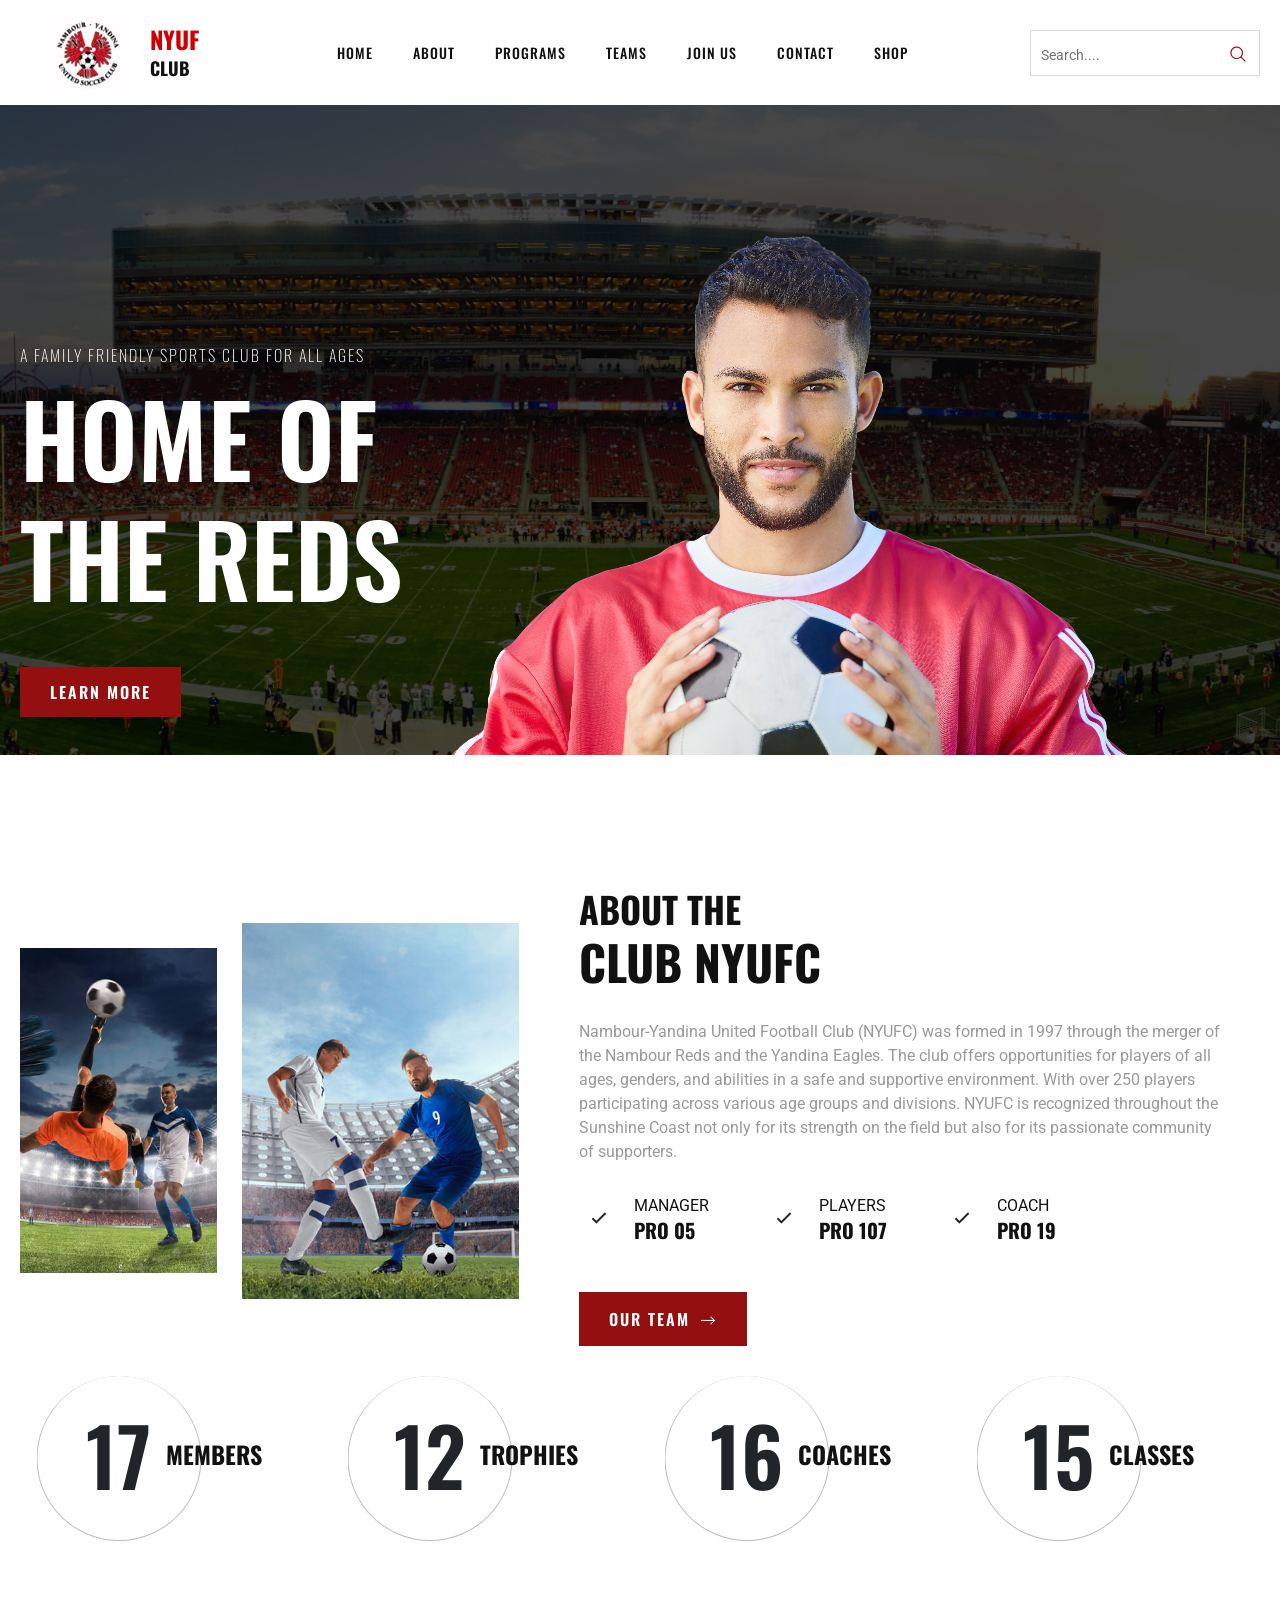
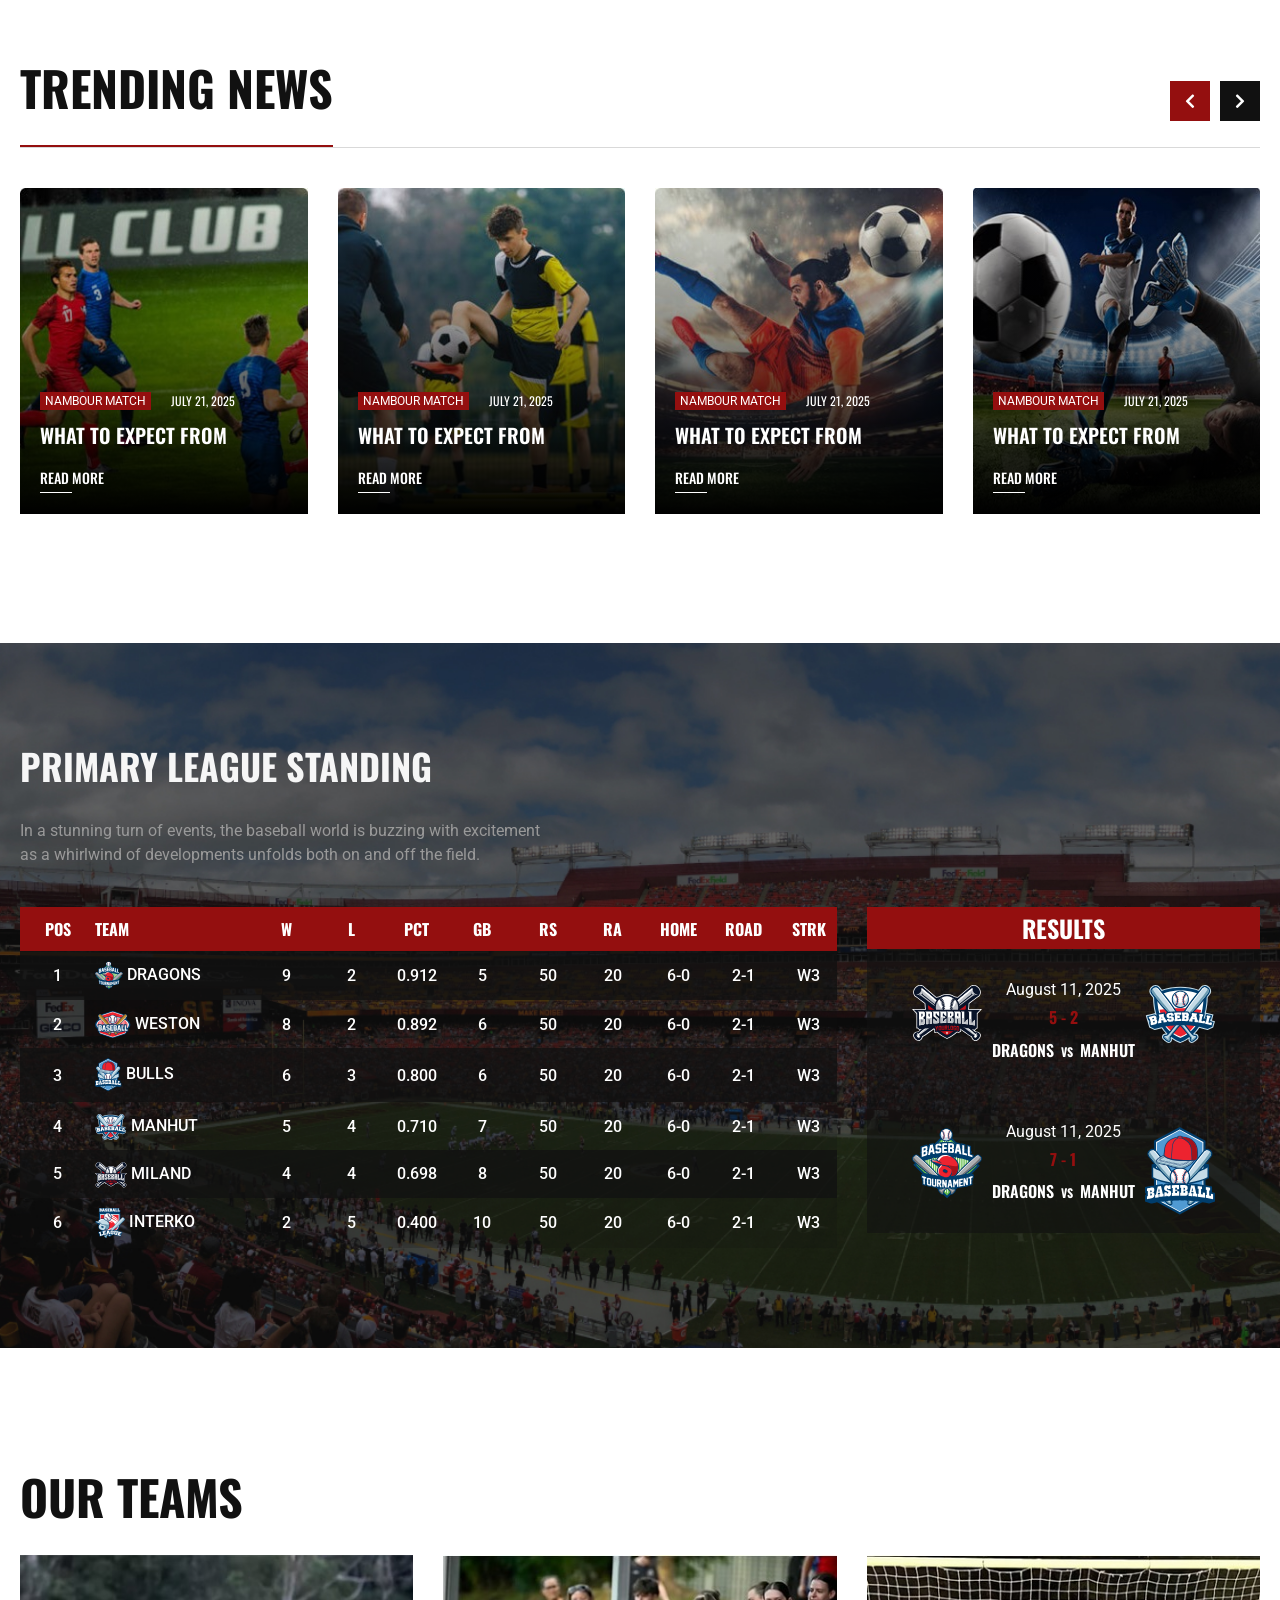
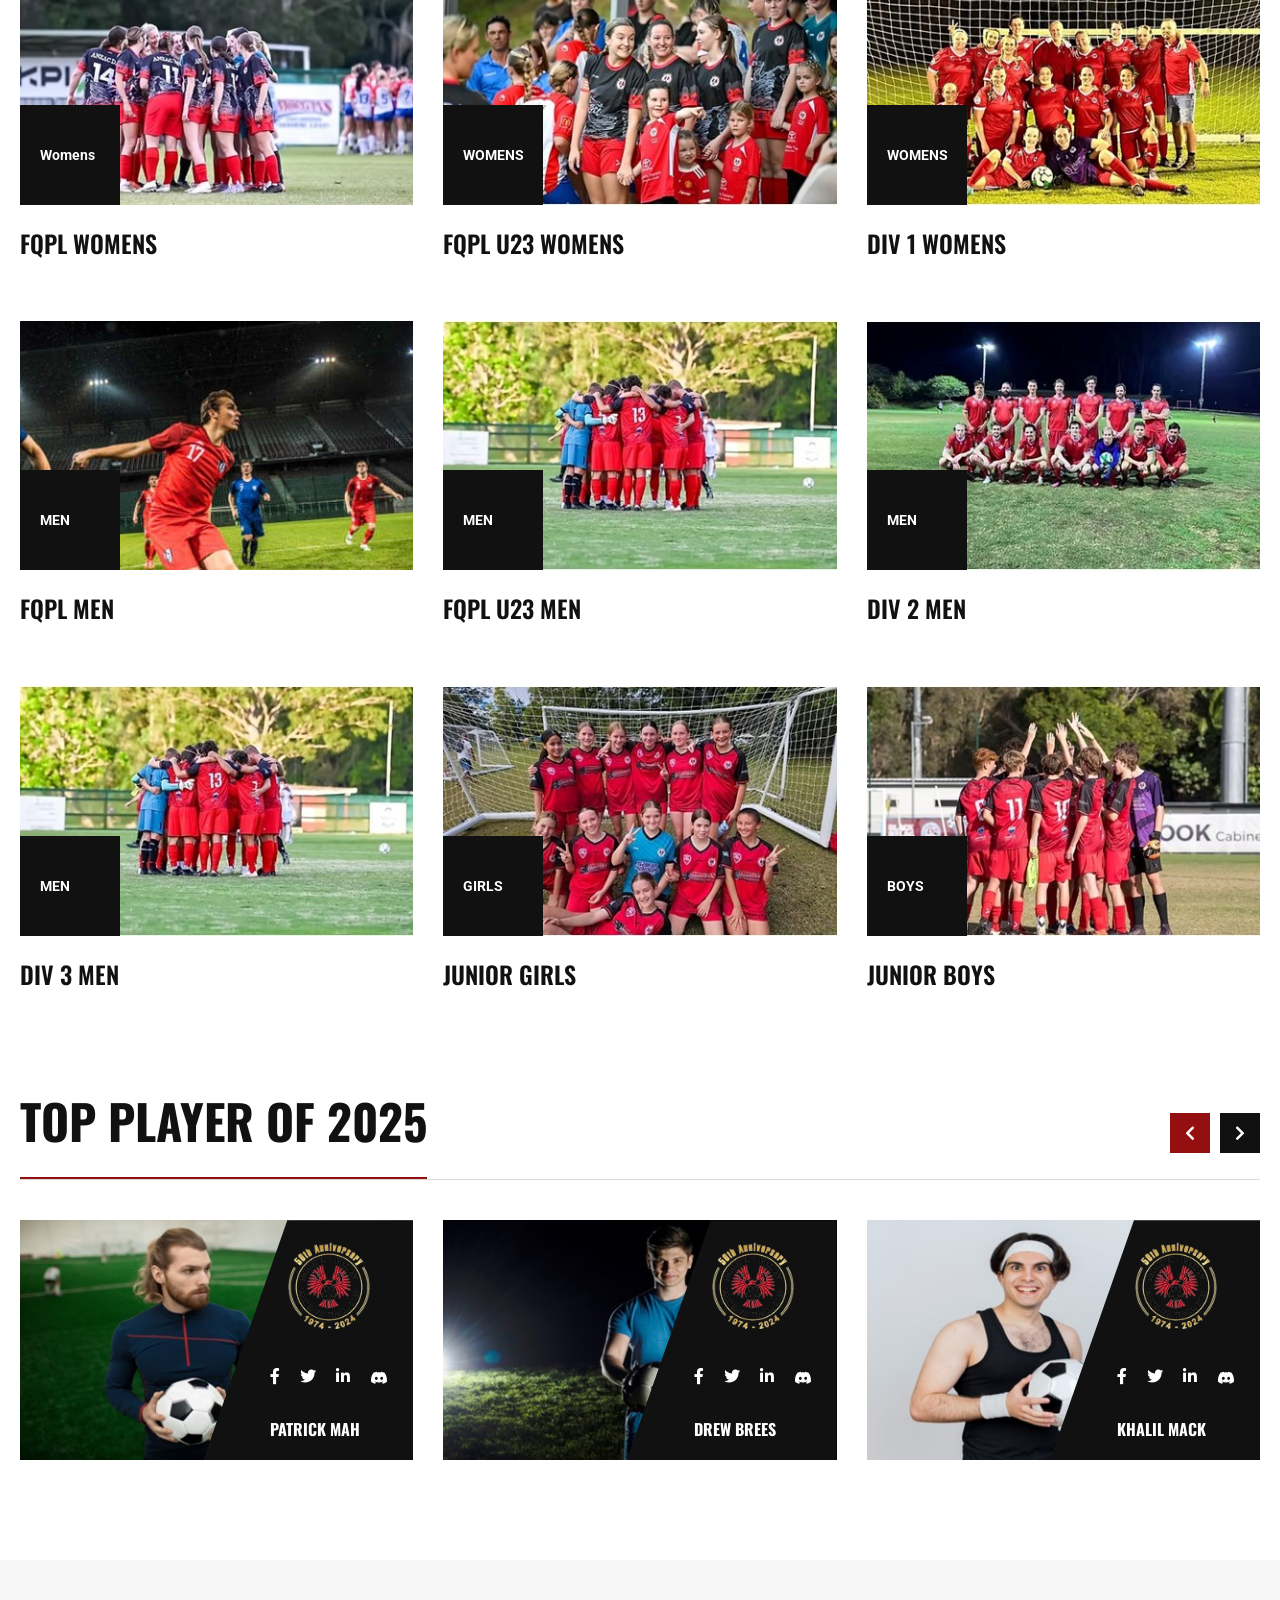
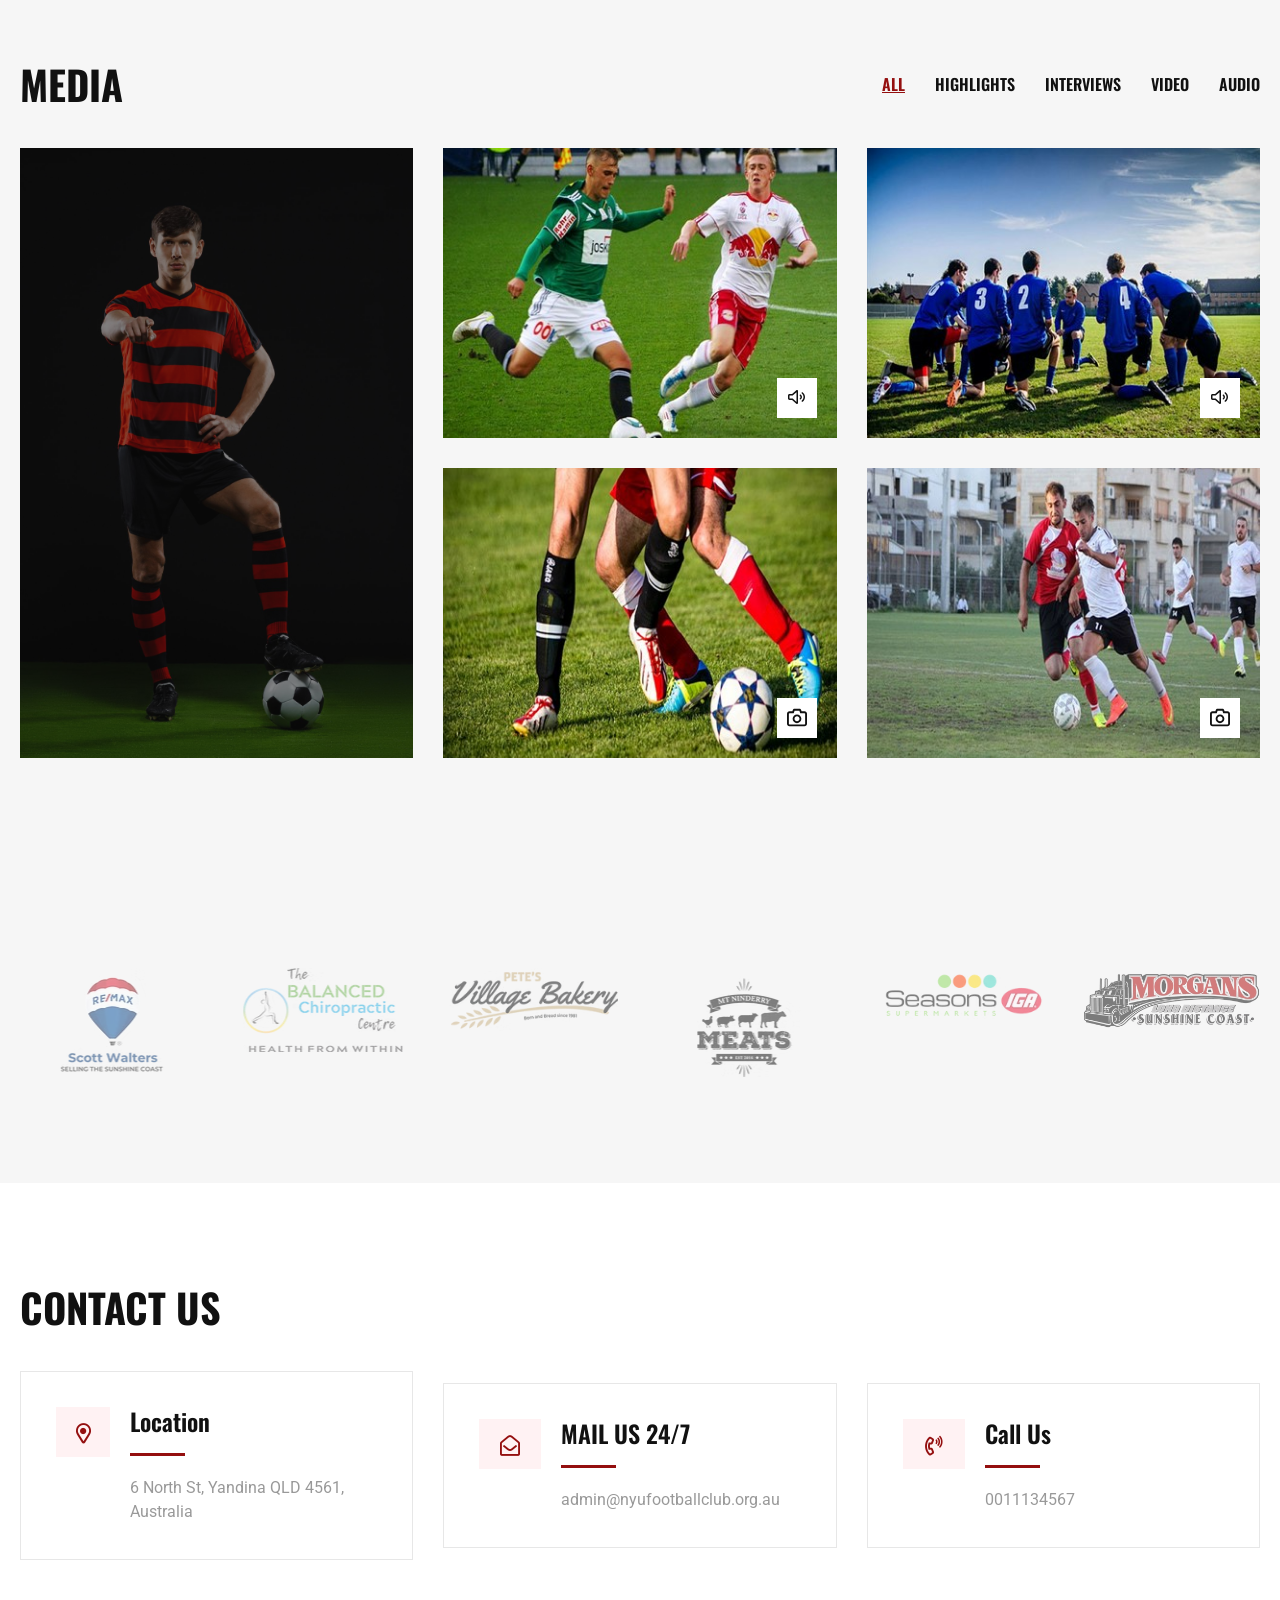
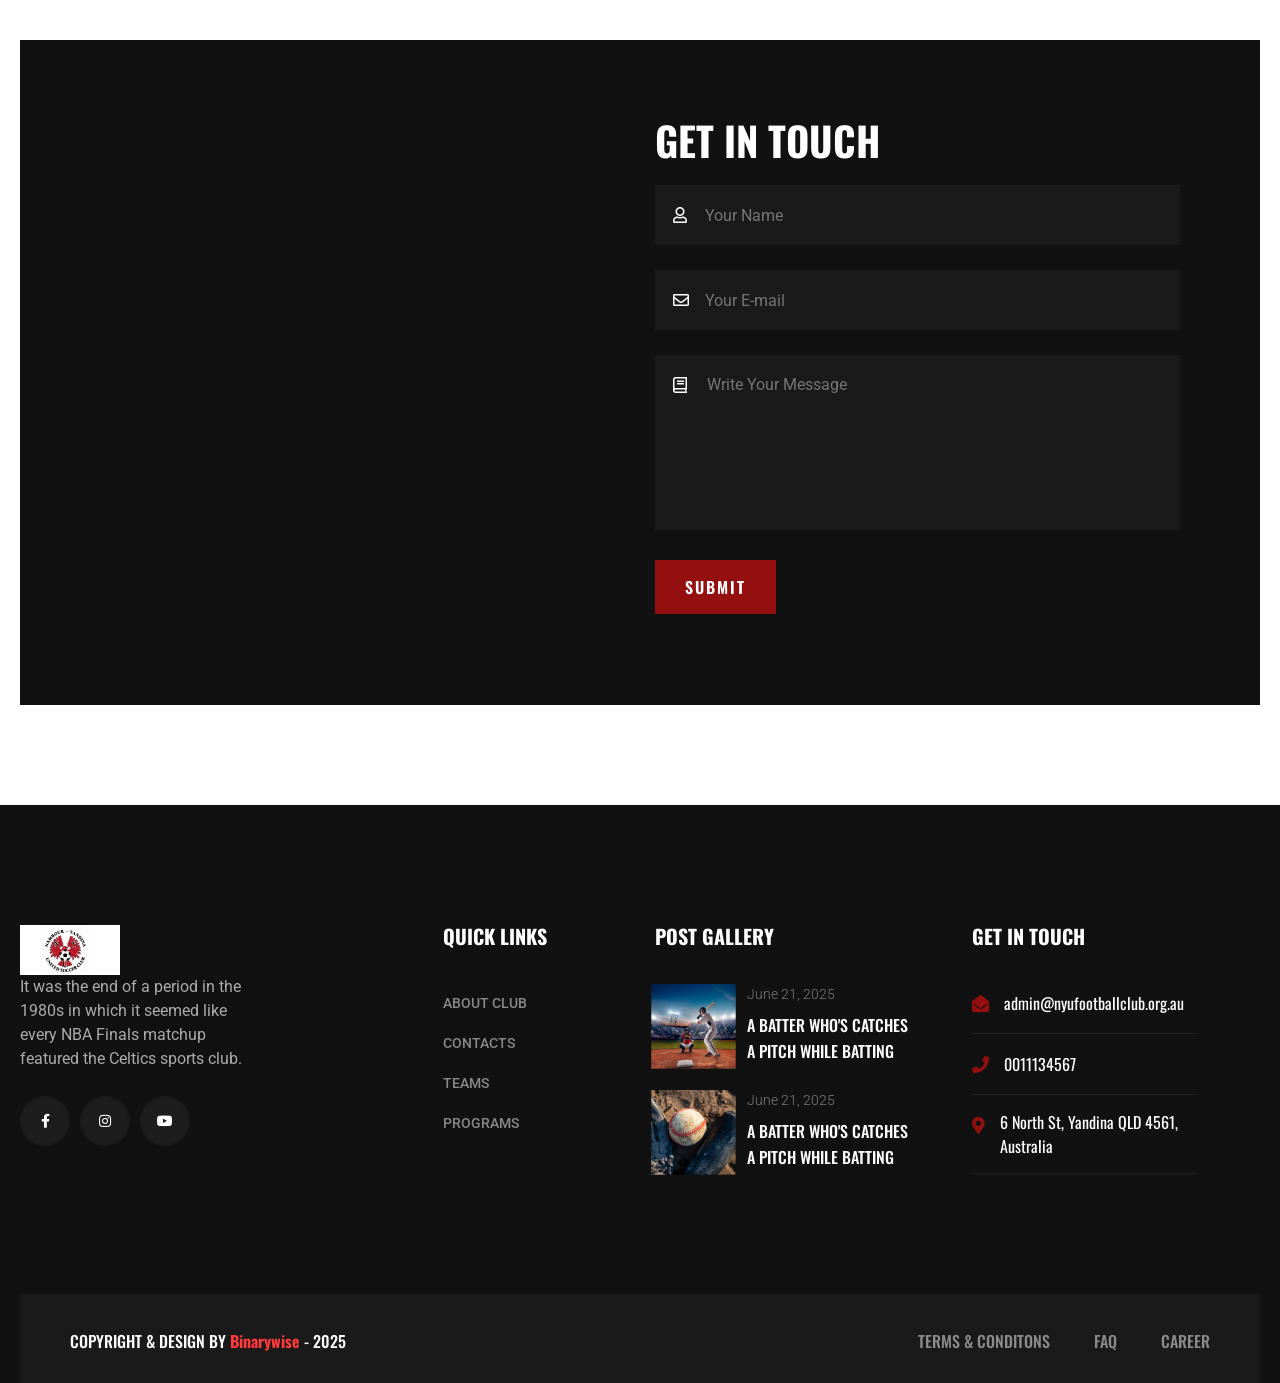
==== index.html @ 2fc48078 "chnge links" ====
<!DOCTYPE html>
<html lang="en" class="darkmode" data-tHEme="light">

<head>
    <meta charset="UTF-8">
    <meta http-equiv="X-UA-Compatible" content="IE=edge">
    <meta name="viewport" content="width=device-width, initial-scale=1.0">
    <title>NAMBOUR YANDINA UNITED FC</title>
    <!--================= Favicon =================-->
    <link rel="apple-touch-icon" href="assets/images/fav.png">
    <link rel="shortcut icon" type="image/x-icon" href="assets/images/fav.png">
    <!--================= Bootstrap V5 CSS =================-->
    <link rel="stylesheet" type="text/css" href="assets/css/bootstrap.min.css">
    <!--================= Font Awesome 5 CSS =================-->
    <link rel="stylesheet" type="text/css" href="assets/css/all.min.css">
    <!--================= RT Icons CSS =================-->
    <link rel="stylesheet" type="text/css" href="assets/css/rt-icons.css">
    <!--================= Animate css =================-->
    <link rel="stylesheet" type="text/css" href="assets/css/animate.min.css">
    <!--================= Magnific popup Plugin =================-->
    <link rel="stylesheet" type="text/css" href="assets/css/magnific-popup.css">
    <!--================= Animate css =================-->
    <link rel="stylesheet" type="text/css" href="assets/css/magnific.css">
    <!--================= Animate css =================-->
    <link rel="stylesheet" type="text/css" href="assets/css/animate.min.css">
    <!--================= Swiper Slider Plugin =================-->
    <link rel="stylesheet" type="text/css" href="assets/css/swiper-bundle.min.css">
    <!--================= Mobile Menu CSS =================-->
    <link rel="stylesheet" type="text/css" href="assets/css/metisMenu.css">
    <!--================= Main Menu CSS =================-->
    <link rel="stylesheet" type="text/css" href="assets/css/rtsmenu.css">
    <!--================= Main Stylesheet =================-->
    <link rel="stylesheet" type="text/css" href="assets/css/variables/variable2.css">
    <!--================= Main Stylesheet =================-->
    <link rel="stylesheet" type="text/css" href="assets/css/main.css">
</head>

<body>
    <!--================= Preloader Section Start Here =================-->
    <div id="rts__preloader">
        <div class="main-fader responsive-height-comments">
            <div class="loader">
                <svg viewBox="0 0 866 866" xmlns="http://www.w3.org/2000/svg">
                    <svg id="Layer_1" data-name="Layer 1" xmlns="http://www.w3.org/2000/svg" viewBox="0 0 164.83 151.5">
                        <path class="path-0"
                            d="M117.24,69.24A8,8,0,0,0,115.67,67c-4.88-4-9.8-7.89-14.86-11.62A4.93,4.93,0,0,0,96.93,55c-5.76,1.89-11.4,4.17-17.18,6a4.36,4.36,0,0,0-3.42,4.12c-1,6.89-2.1,13.76-3,20.66a4,4,0,0,0,1,3.07c5.12,4.36,10.39,8.61,15.68,12.76a3.62,3.62,0,0,0,2.92.75c6.29-2.66,12.52-5.47,18.71-8.36a3.49,3.49,0,0,0,1.68-2.19c1.34-7.25,2.54-14.55,3.9-22.58Z"
                            fill="#e41b23" />
                        <path class="path-1"
                            d="M97.55,38.68A43.76,43.76,0,0,1,98,33.44c.41-2.36-.5-3.57-2.57-4.64C91.1,26.59,87,24,82.66,21.82a6.18,6.18,0,0,0-4-.71C73.45,22.55,68.32,24.25,63.22,26c-3.63,1.21-6.08,3.35-5.76,7.69a26.67,26.67,0,0,1-.6,4.92c-1.08,8.06-1.08,8.08,5.86,11.92,3.95,2.19,7.82,5.75,11.94,6.08s8.76-2.41,13.12-3.93c9.33-3.29,9.33-3.3,9.78-14Z"
                            fill="#e41b23" />
                        <path class="path-2"
                            d="M66.11,126.56c5.91-.91,11.37-1.7,16.81-2.71a3.3,3.3,0,0,0,1.87-2.17c1-4.06,1.73-8.19,2.84-12.24.54-2-.11-3-1.55-4.15-5-4-9.9-8.12-15-12a6.19,6.19,0,0,0-4.15-1.1c-5.35.66-10.7,1.54-16,2.54A4,4,0,0,0,48.34,97a109.13,109.13,0,0,0-3,12.19,4.47,4.47,0,0,0,1.34,3.6c5.54,4.36,11.23,8.53,16.91,12.69a10.84,10.84,0,0,0,2.57,1.11Z"
                            fill="#e41b23" />
                        <path class="path-3"
                            d="M127.42,104.12c4.1-2.1,8-3.93,11.72-6a6,6,0,0,0,2.27-3,58.22,58.22,0,0,0,3.18-29.92c-.26-1.7-8-7.28-9.71-6.85A5,5,0,0,0,133,59.65c-2.81,2.49-5.71,4.88-8.33,7.56a9.46,9.46,0,0,0-2.47,4.4c-1.29,6.49-2.38,13-3.35,19.55a5.73,5.73,0,0,0,.83,3.91c2.31,3.08,5,5.88,7.7,9Z"
                            fill="#e41b23" />
                        <path class="path-4"
                            d="M52.58,29.89c-2.15-.36-3.78-.54-5.39-.9-2.83-.64-4.92.1-7,2.32A64.1,64.1,0,0,0,26.09,54.64c-2.64,7.92-2.62,7.84,5.15,10.87,1.76.69,2.73.45,3.93-1C39.79,59,44.54,53.65,49.22,48.2a4.2,4.2,0,0,0,1.13-2c.8-5.32,1.49-10.68,2.24-16.34Z"
                            fill="#e41b23" />
                        <path class="path-5" fill="#e41b23"
                            d="M23,68.13c0,2.51,0,4.7,0,6.87a60.49,60.49,0,0,0,9.75,32.15c1.37,2.13,6.4,3,7,1.2,1.55-5,2.68-10.2,3.82-15.34.13-.58-.58-1.38-.94-2.06-2.51-4.77-5.47-9.38-7.45-14.37C32.94,71,28.22,69.84,23,68.13Z" />
                        <path class="path-6" fill="#e41b23"
                            d="M83.91,12.86c-.32.36-.66.71-1,1.07.9,1.13,1.57,2.62,2.73,3.33,4.71,2.84,9.56,5.48,14.39,8.1a9.29,9.29,0,0,0,3.13.83c5.45.69,10.89,1.38,16.35,1.94a10.41,10.41,0,0,0,3.07-.71c-11.48-9.9-24.26-14.61-38.71-14.56Z" />
                        <path class="path-7" fill="#e41b23"
                            d="M66.28,132.51c13.36,3.78,25.62,3.5,38-.9C91.68,129.59,79.36,128,66.28,132.51Z" />
                        <path class="path-8" fill="#e41b23"
                            d="M127.2,30.66l-1.27.37a18.58,18.58,0,0,0,1,3.08c3,5.52,6.21,10.89,8.89,16.54,1.34,2.83,3.41,3.82,6.49,4.9a60.38,60.38,0,0,0-15.12-24.9Z" />
                        <path class="bb-9" fill="#e41b23"
                            d="M117.35,125c5.58-2.32,16.9-13.84,18.1-19.2-2.41,1.46-5.18,2.36-6.78,4.23-4.21,5-7.89,10.37-11.32,15Z" />
                    </svg>
                </svg>
            </div>
        </div>
    </div>
    <!--================= Preloader End Here =================-->
    <div class="anywere anywere-home"></div>

    <!--================= Header Section Start Here =================-->
   <header id="rtsHeader" class="rts-header3 rts-header7">
    <div class="navbar-sticky">
        <div class="inline-wrapper d-flex">
            <div class="navbar-wrapper">
                <div class="navbar-part navbar-part3 navbar-upper d-flex">
                    <div class="container">
                        <div class="navbar-inner">
                          <a href="#0" class="logo" style="text-decoration: none; display: flex; align-items: center; gap: 5px;">
    <!-- Logo image -->
  <img src="assets/images/logo.jpg" alt="Logo" style="width: 150px; height: auto; vertical-align: middle;">
<span style="font-size: 24px; font-weight: bold; margin-left: -25px; vertical-align: middle; line-height: 1.1;">
    <span style="color:#d10000;">NYUF</span><br>
    <span style="font-size: 18px;">CLUB</span>
</span>



   

    
    
</a>



                            <div class="rts-menu">
                                <nav class="menus menu-toggle">
                                    <ul class="nav__menu">
                                        <li><a class="menu-item" href="index.html">Home</a></li>
                                        <li class="menu-item-dropdown">
                                     <a class="menu-item" href="#0">About</a>
  <ul class="submenu">
    <li><a href="#0">Club History</a></li>
    <li><a href="#0">Girls with Goals</a></li>
  </ul>
</li>

                                       <li class="menu-item-dropdown">
  <a class="menu-item" href="#program">Programs</a>
  <ul class="submenu">
    <li><a href="#0">School Holiday Programs</a></li>
    <li><a href="#0">Little Reds Programs</a></li>
  </ul>
</li>

                                        <li><a class="menu-item" href="#team">Teams</a></li>
                                       <li class="menu-item-dropdown">
  <a class="menu-item" href="#team">Join Us</a>
  <ul class="submenu">
    <li><a href="players.html">PLAYERS</a></li>
    <li><a href="coaching.html">COACHING</a></li>
    <li><a href="volunteer.html">VOLUNTEER</a></li>
    <li><a href="sponsor.html">SPONSOR</a></li>
  </ul>
</li>
<li><a class="menu-item" href="#contact">Contact</a></li>
                                      <li class="menu-item-dropdown">
  <a class="menu-item" href="#contact">Shop</a>
  <ul class="submenu">
    <li><a href="shop.html">Shop</a></li>
    <li><a href="#0">Product Details</a></li>
    <li><a href="#0">Cart</a></li>
    <li><a href="#0">Checkout</a></li>
    <li><a href="#0">My Account</a></li>
    <li><a href="#0">Thank You</a></li>
    <li><a href="yandina.html">Yandina Market</a></li>
  </ul>
</li>

                                    </ul>
                                </nav>
                            </div>
                            <div class="header-action-items header-action-items1">
                                <div class="search-part">
                                    <div class="search-input-div">
                                        <input type="text" placeholder="Search...." class="search-input">
                                        <i class="rt-search"></i>
                                    </div>
                                </div>
                            </div>
                            <a class="hamburger-menu aitem">
                                <div class="hamburger-menu-inner">
                                    <span></span>
                                    <span></span>
                                    <span></span>
                                </div>
                            </a>
                        </div>
                    </div>
                </div>
            </div>
        </div>
    </div>


        <!--================= Slide Bar Start Here =================-->
        <aside class="slide-bar">
            <div class="offset-sidebar">
                <button class="slide-bar-close ml--30"><i class="fal fa-times"></i></button>
                <div class="offset-widget offset-logo mb-30">
                    <a href="#0" class="logo" style="text-decoration: none;">
    <img src="assets/images/logo.jpg" alt="Logo" style="width: 150px; height: auto; vertical-align: middle;">
</a>
                </div>
            </div>
            <!-- side-mobile-menu start -->
             <nav class="side-mobile-menu side-mobile-menu1">
                <ul id="mobile-menu-active">
                     <li><a class="mm-link" href="index.html">Home</a></li>
                    <!--<li><a class="mm-link" href="about.html">About</a></li>-->
                    <li class="has-dropdown firstlvl">
    <a class="mm-link" href="about.html">About <i class="rt-angle-down"></i></a>
    <ul class="sub-menu mega-dropdown-mobile">
        <li class="mega-dropdown-li">
            <ul class="mega-dropdown-ul">
                <li class="dropdown-li">
                    <a class="dropdown-link" href="#0">Club History</a>
                </li>
                <li class="dropdown-li">
                    <a class="dropdown-link" href="#0">Girls With Goals</a>
                </li>
            </ul>
        </li>
    </ul>
</li>
<li class="has-dropdown firstlvl">
    <a class="mm-link" href="#0">Programs <i class="rt-angle-down"></i></a>
    <ul class="sub-menu mega-dropdown-mobile">
        <li class="mega-dropdown-li">
            <ul class="mega-dropdown-ul">
                <li class="dropdown-li">
                    <a class="dropdown-link" href="#0">School Holiday Programs</a>
                </li>
                <li class="dropdown-li">
                    <a class="dropdown-link" href="#0">Little Reds Programs</a>
                </li>
            </ul>
        </li>
    </ul>
</li>
  <li><a class="mm-link" href="#0">Teams</a></li>
  <li class="has-dropdown firstlvl">
                        <a class="mm-link" href="#0">Join Us <i class="rt-angle-down"></i></a>
                        <ul class="sub-menu">
                            <li><a href="#0">Players</a></li>
                            <li><a href="#0">Coaching</a></li>
                            <li><a href="#0">Volunteer</a></li>
                            <li><a href="#0">Sponsor</a></li>
                            
                        </ul>
                    </li>
                      <li><a class="mm-link" href="contact.html">Contact</a></li>

                    <li class="has-dropdown firstlvl">
                        <a class="mm-link" href="#0">Shop <i class="rt-angle-down"></i></a>
                        <ul class="sub-menu">
                            <li><a href="shop.html">Shop</a></li>
                            <li><a href="#0">Product Details</a></li>
                            <li><a href="#0">cart</a></li>
                            <li><a href="#0">Checkout</a></li>
                            <li><a href="#0">My Account</a></li>
                            <li><a href="#0">Thank You</a></li>
                            <li><a href="yandina.html">Yandina Market</a></li>
                        </ul>
                    </li>
                    
                   
                </ul>
            </nav>
            <!-- side-mobile-menu end -->
            <div class="side-bar-social-links">
                <a href="#0" class="platform"><i class="fab fa-facebook-f"></i></a>
                <a href="#0" class="platform"><i class="fab fa-twitter"></i></a>
                <a href="#0" class="platform"><i class="fab fa-behance"></i></a>
                <a href="#0" class="platform"><i class="fab fa-youtube"></i></a>
            </div>
        </aside>
        <!--================= Slide Bar Start Here =================-->
        <!--================= Banner Section Start Here =================-->
       <div class="banner banner1 nfl">
    <div class="swiper bannerSlide">
        <div class="swiper-wrapper">
            <!-- ✅ Slide 1 -->
            <div class="swiper-slide">
                <div class="banner-single banner-single-1 banner-bg">
                    <div class="container">
                        <div class="banner-content">
                            <span class="pretitle">A Family Friendly Sports Club For All Ages</span>
                            <h1 class="banner-heading">HOME OF<br>THE REDS</h1>
                            <div class="banner-btn-area">
                                <a href="#0" class="nxt-match-btn banner-btn">Learn More</a>
                            </div>
                        </div>
                    </div>

                    <div class="banner-hero">
                        <div class="banner-player"></div>
                        <div style="display: flex; justify-content: flex-end; margin-right: -250px;">
    <img src="assets/images/banner/hero2.png" alt="" style="width: 550%; height: auto;">
</div>

                    </div>
                </div>
            </div>

            <!-- ✅ Slide 2 -->
            <div class="swiper-slide">
                <div class="banner-single banner-single-1_2 banner-bg">
                    <div class="container">
                        <div class="banner-content">
                            <span class="pretitle">A Family Friendly Sports Club For All Ages</span>
                            <h1 class="banner-heading">HOME OF <br>THE REDS</h1>
                            <div class="banner-btn-area">
                                <a href="#0" class="nxt-match-btn banner-btn">Learn More</a>
                            </div>
                        </div>
                    </div>
                    <div class="banner-hero">
                         <div style="display: flex; justify-content: flex-end; margin-right: -250px;">
    <img src="assets/images/banner/hero2.png" alt="" style="width: 550%; height: auto;">
                        </div>
                    </div>
                </div>
            </div>

            <!-- ❌ Third slide removed -->
        </div>

        <div class="slider-pagination-area">
            <div class="swiper-paginations"></div>
        </div>
    </div>
</div>

        <!--================= Banner Section End Here =================-->
    </header>
    <!--================= Header Section End Here =================-->


    <!--================= Match Result Section Start Here =================-->
    <!--<section class="rts-match-result-section nfl">
        <div class="container">
            <div class="section-inner">
                <div class="logo-area">
                    <img src="assets/images/clubs/21.png" alt="club">
                </div>
                <div class="inner-middle">
                    <div class="result">
                        <div class="left-side">
                            <div class="content">
                                <span class="tag">Win</span>
                                <h3 class="heading">Houston Texans</h3>
                            </div>
                            <div class="goal">21</div>
                        </div>
                        <div class="right-side">
                            <div class="goal">16</div>
                            <div class="content">
                                <span class="tag">Loss</span>
                                <h3 class="heading">Houston Texans</h3>
                            </div>
                        </div>
                    </div>
                    <p class="desc">Scoring Play: N.Folk 44 yard field goal is GOOD, Center-J.Cardona, Holder-B.Baringer</p>
                </div>
                <div class="logo-area">
                    <img src="assets/images/clubs/22.png" alt="club">
                </div>
            </div>
        </div>
    </section>-->
    <!--================= Match Result Section End Here =================-->
 <div id="about" class="rts-about-section about section-gap">

        <div class="container">
            <div class="about-inner">
                <div class="row align-items-center">
                    <div class="col-lg-5 col-12">
                        <div class="about-thumb">
                            <div class="img1"><img src="assets/images/gallery/img4.jpg" alt="about-thumb"></div>
                            <div class="img2"><img src="assets/images/gallery/img5.jpg" alt="about-thumb"></div>
                        </div>
                    </div>
                    <div class="col-lg-7 col-12">
                        <div class="contents">
                            <div class="section-title-area section-title-area1 text-start">
                                <h1 class="section-title"><span>ABOUT THE</span> <br> CLUB NYUFC</h1>
                                <p>Nambour-Yandina United Football Club (NYUFC) was formed in 1997 through the merger of the Nambour Reds and the Yandina Eagles. The club offers opportunities for players of all ages, genders, 
                                and abilities in a safe and supportive environment. With over 250 players participating 
                                across various age groups and divisions. NYUFC is recognized throughout the Sunshine Coast 
                                not only for its strength on the field but also for its passionate community of supporters.</p>
                            </div>
                            <ul>
                                <li class="player">
                                    <p class="sub">MANAGER</p>
                                    <h3 class="title">PRO 05</h3>
                                </li>
                                <li class="player">
                                    <p class="sub">PLAYERS</p>
                                    <h3 class="title">PRO 107</h3>
                                </li>
                                <li class="player">
                                    <p class="sub">COACH</p>
                                    <h3 class="title">PRO 19</h3>
                                </li>
                            </ul>
                            <a href="#team" class="more-btn">OUR TEAM <i class="fal fa-long-arrow-right"></i></a>
                        </div>
                    </div>
                </div>
            </div>
        </div>
    </div>
    <!--================= About Section End Here =================-->
<br><br>
    
    <!--================= Counter Up Section Start Here =================-->
    <section class="rts-counter-up-section">
        <div class="container">
            <div class="counter-up-inner">
                <div id="counter" class="count-up ">
                    <div class="wrapper">
                        <div class="counter" data-count="69">0</div>
                        <h3 class="counter-text">MEMBERS</h3>
                    </div>
                    <div class="wrapper">
                        <div class="counter" data-count="46">0</div>
                        <h3 class="counter-text">TROPHIES</h3>
                    </div>
                    <div class="wrapper">
                        <div class="counter" data-count="63">0</div>
                        <h3 class="counter-text">COACHES</h3>
                    </div>
                    <div class="wrapper">
                        <div class="counter" data-count="58">0</div>
                        <h3 class="counter-text">CLASSES</h3>
                    </div>
                </div>
            </div>
        </div>
    </section>
    <!--================= Counter Up Section End Here =================-->


    <!--================= Match Result Section Start Here =================-->
    <section class="rts-single-news-section nfl">
        <div class="container">
            <div class="section-inner">
                <div class="section-title-area section-ttile-area2">
                    <h1 class="section-title">Trending News</h1>
                    <div class="slider-btn-area">
                        <div class="swiper-btn swiper-button-prev"><i class="fas fa-chevron-left"></i></div>
                        <div class="swiper-btn swiper-button-next"><i class="fas fa-chevron-right"></i></div>
                    </div>
                </div>
                <div class="rts-featureSlider">
                    <div class="swiper-wrapper">
                        <div class="swiper-slide">
                            <div class="item">
                                <a href="#0" class="gallery-picture"><img src="assets/images/blog/news027.jpg" alt=""></a>
                                <div class="contents-wrapper">
                                    <div class="contents text-start">
                                        <div class="d-block">
                                            <div class="heading d-flex">
                                                <p class="tag">NAMBOUR MATCH</p>
                                                <span class="blog-date">JULY 21, 2025</span>
                                            </div>
                                            <div class="gallery-title">
                                                <a href="#0">WHAT TO EXPECT FROM</a>
                                            </div>
                                        </div>
                                        <div class="author-info">
                                            <div class="content">
                                                <a href="#0" class="read-more">READ MORE</a>
                                            </div>
                                        </div>
                                    </div>
                                </div>
                            </div>
                        </div>
                        <div class="swiper-slide">
                            <div class="item">
                                <a href="#0" class="gallery-picture"><img src="assets/images/blog/news028.jpg" alt=""></a>
                                <div class="contents-wrapper">
                                    <div class="contents text-start">
                                        <div class="d-block">
                                            <div class="heading d-flex">
                                                <p class="tag">NAMBOUR MATCH</p>
                                                <span class="blog-date">JULY 21, 2025</span>
                                            </div>
                                            <div class="gallery-title">
                                                <a href="#0">WHAT TO EXPECT FROM</a>
                                            </div>
                                        </div>
                                        <div class="author-info">
                                            <div class="content">
                                                <a href="#0" class="read-more">READ MORE</a>
                                            </div>
                                        </div>
                                    </div>
                                </div>
                            </div>
                        </div>
                        <div class="swiper-slide">
                            <div class="item">
                                <a href="#0" class="gallery-picture"><img src="assets/images/blog/news029.jpg" alt=""></a>
                                <div class="contents-wrapper">
                                    <div class="contents text-start">
                                        <div class="d-block">
                                            <div class="heading d-flex">
                                                <p class="tag">NAMBOUR MATCH</p>
                                                <span class="blog-date"> JULY 21, 2025</span>
                                            </div>
                                            <div class="gallery-title">
                                                <a href="#0">WHAT TO EXPECT FROM</a>
                                            </div>
                                        </div>
                                        <div class="author-info">
                                            <div class="content">
                                                <a href="#0" class="read-more">READ MORE</a>
                                            </div>
                                        </div>
                                    </div>
                                </div>
                            </div>
                        </div>
                        <div class="swiper-slide">
                            <div class="item">
                                <a href="#0" class="gallery-picture"><img src="assets/images/blog/news030.jpg" alt=""></a>
                                <div class="contents-wrapper">
                                    <div class="contents text-start">
                                        <div class="d-block">
                                            <div class="heading d-flex">
                                                <p class="tag">NAMBOUR MATCH</p>
                                                <span class="blog-date"> JULY 21, 2025</span>
                                            </div>
                                            <div class="gallery-title">
                                                <a href="#0">WHAT TO EXPECT FROM</a>
                                            </div>
                                        </div>
                                        <div class="author-info">
                                            <div class="content">
                                                <a href="#0" class="read-more">READ MORE</a>
                                            </div>
                                        </div>
                                    </div>
                                </div>
                            </div>
                        </div>
                    </div>
                </div>
            </div>
        </div>
    </section>
    <!--================= Match Result Section End Here =================-->
<section class="rts-player-static baseball nfl">
        <div class="container">
            <div class="section-inner">
                <div class="section-title-area section-ttile-area2">
                    <h1 class="section-title">PRIMARY LEAGUE STANDING</h1>
                    <p>In a stunning turn of events, the baseball world is buzzing with excitement <br>
                        as a whirlwind of developments unfolds both on and off the field.</p>
                </div>
                <div class="row">
                    <div class="col-lg-8">
                        <div class="left-side-content">
                            <div class="content-area">
                                <div class="stat-table">
                                    <div class="table-area">
                                        <table class="table table-bordered">
                                            <thead>
                                                <tr class="head-tr">
                                                    <th scope="col">POS</th>
                                                    <th scope="col">TEAM</th>
                                                    <th scope="col">W</th>
                                                    <th scope="col">L</th>
                                                    <th scope="col">PCT</th>
                                                    <th scope="col">GB</th>
                                                    <th scope="col">RS</th>
                                                    <th scope="col">RA</th>
                                                    <th scope="col">HOME</th>
                                                    <th scope="col">ROAD</th>
                                                    <th scope="col">STRK</th>
                                                </tr>
                                            </thead>
                                            <tbody>
                                                <tr>
                                                    <td><span class="position-number">1</span></td>
                                                    <td><span class="player"><img src="assets/images/icons/club-19.svg" alt=""> DRAGONS</span></td>
                                                    <td><span class="win-count">9</span></td>
                                                    <td><span class="win-count">2</span></td>
                                                    <td><span class="win-count">0.912</span></td>
                                                    <td><span class="win-count">5</span></td>
                                                    <td><span class="win-count">50</span></td>
                                                    <td><span class="win-count">20</span></td>
                                                    <td><span class="win-count">6-0</span></td>
                                                    <td><span class="win-count">2-1</span></td>
                                                    <td><span class="win-count">W3</span></td>
                                                </tr>
                                                <tr>
                                                    <td><span class="position-number">2</span></td>
                                                    <td><span class="player"><img src="assets/images/icons/club-20.svg" alt=""> WESTON</span></td>
                                                    <td><span class="win-count">8</span></td>
                                                    <td><span class="win-count">2</span></td>
                                                    <td><span class="win-count">0.892</span></td>
                                                    <td><span class="win-count">6</span></td>
                                                    <td><span class="win-count">50</span></td>
                                                    <td><span class="win-count">20</span></td>
                                                    <td><span class="win-count">6-0</span></td>
                                                    <td><span class="win-count">2-1</span></td>
                                                    <td><span class="win-count">W3</span></td>
                                                </tr>
                                                <tr>
                                                    <td><span class="position-number">3</span></td>
                                                    <td><span class="player"><img src="assets/images/icons/club-21.svg" alt=""> BULLS</span></td>
                                                    <td><span class="win-count">6</span></td>
                                                    <td><span class="win-count">3</span></td>
                                                    <td><span class="win-count">0.800</span></td>
                                                    <td><span class="win-count">6</span></td>
                                                    <td><span class="win-count">50</span></td>
                                                    <td><span class="win-count">20</span></td>
                                                    <td><span class="win-count">6-0</span></td>
                                                    <td><span class="win-count">2-1</span></td>
                                                    <td><span class="win-count">W3</span></td>
                                                </tr>
                                                <tr>
                                                    <td><span class="position-number">4</span></td>
                                                    <td><span class=""><img src="assets/images/icons/club-22.svg" alt=""> MANHUT</span></td>
                                                    <td><span class="win-count">5</span></td>
                                                    <td><span class="win-count">4</span></td>
                                                    <td><span class="win-count">0.710</span></td>
                                                    <td><span class="win-count">7</span></td>
                                                    <td><span class="win-count">50</span></td>
                                                    <td><span class="win-count">20</span></td>
                                                    <td><span class="win-count">6-0</span></td>
                                                    <td><span class="win-count">2-1</span></td>
                                                    <td><span class="win-count">W3</span></td>
                                                </tr>
                                                <tr>
                                                    <td><span class="position-number">5</span></td>
                                                    <td><span class="player"><img src="assets/images/icons/club-23.svg" alt=""> MILAND</span></td>
                                                    <td><span class="win-count">4</span></td>
                                                    <td><span class="win-count">4</span></td>
                                                    <td><span class="win-count">0.698</span></td>
                                                    <td><span class="win-count">8</span></td>
                                                    <td><span class="win-count">50</span></td>
                                                    <td><span class="win-count">20</span></td>
                                                    <td><span class="win-count">6-0</span></td>
                                                    <td><span class="win-count">2-1</span></td>
                                                    <td><span class="win-count">W3</span></td>
                                                </tr>
                                                <tr>
                                                    <td><span class="position-number">6</span></td>
                                                    <td><span class="player"><img src="assets/images/icons/club-24.svg" alt=""> INTERKO</span></td>
                                                    <td><span class="win-count">2</span></td>
                                                    <td><span class="win-count">5</span></td>
                                                    <td><span class="win-count">0.400</span></td>
                                                    <td><span class="win-count">10</span></td>
                                                    <td><span class="win-count">50</span></td>
                                                    <td><span class="win-count">20</span></td>
                                                    <td><span class="win-count">6-0</span></td>
                                                    <td><span class="win-count">2-1</span></td>
                                                    <td><span class="win-count">W3</span></td>
                                                </tr>
                                            </tbody>
                                        </table>
                                    </div>
                                </div>
                            </div>
                        </div>
                    </div>
                    <div class="col-lg-4">
                        <div class="right-side-content">
                            <div class="inner">
                                <h3 class="top">RESULTS</h3>
                                <ul>
                                    <li class="match-wrapper">
                                        <div class="logo">
                                            <img src="assets/images/icons/club-25.svg" alt="">
                                        </div>
                                        <div class="content">
                                            <p class="date">August 11, 2025</p>
                                            <p class="result">5 - 2</p>
                                            <h3 class="team">Dragons <span>VS</span>  Manhut</h3>
                                        </div>
                                        <div class="logo">
                                            <img src="assets/images/icons/club-26.svg" alt="">
                                        </div>
                                    </li>
                                    <li class="match-wrapper">
                                        <div class="logo">
                                            <img src="assets/images/icons/club-27.svg" alt="">
                                        </div>
                                        <div class="content">
                                            <p class="date">August 11, 2025</p>
                                            <p class="result">7 - 1</p>
                                            <h3 class="team">Dragons <span>VS</span>  Manhut</h3>
                                        </div>
                                        <div class="logo">
                                            <img src="assets/images/icons/club-28.svg" alt="">
                                        </div>
                                    </li>
                                </ul>
                            </div>
                        </div>
                    </div>
                </div>
            </div>
        </div>
    </section>
<div id="team" class="rts-events-section section-gap">
        <div class="container">
             <div class="section-inner">
                <div class="section-title-area section-ttile-area2">
                    <h1 class="section-title">OUR TEAMS</h1>
            
            <div class="row">
                <div class="col-xl-4 col-md-6">
                    <div class="event-single">
                        <div class="event-picture"><img src="assets/images/event/event01.jpg" alt="event-picture">
                            <div class="event-date-floating">
                               <span class="month">Womens</span>
                                </div>
                        </div>

                        <div class="contents">
                            <a href="#0" class="event-title">FQPL WOMENS</a>
                            
                        </div>
                    </div>
                </div>
                <div class="col-xl-4 col-md-6">
                    <div class="event-single">
                        <div class="event-picture"><img src="assets/images/event/event02.jpg" alt="event-picture">
                            <div class="event-date-floating">
                               
                                <span class="month">WOMENS</span>
                              
                            </div>
                        </div>

                        <div class="contents">
                            <a href="#0" class="event-title">FQPL U23 WOMENS</a>
                            
                        </div>
                    </div>
                </div>
                <div class="col-xl-4 col-md-6">
                    <div class="event-single">
                        <div class="event-picture"><img src="assets/images/event/event03.jpg" alt="event-picture">
                            <div class="event-date-floating">
                               
                                <span class="month">WOMENS</span>
                              
                            </div>
                        </div>

                        <div class="contents">
                            <a href="#0" class="event-title">DIV 1 WOMENS</a>
                            
                        </div>
                    </div>
                </div>
                <div class="col-xl-4 col-md-6">
                    <div class="event-single">
                        <div class="event-picture"><img src="assets/images/event/event04.jpg" alt="event-picture">
                            <div class="event-date-floating">
                                
                                <span class="month">MEN</span>
                               
                            </div>
                        </div>

                        <div class="contents">
                            <a href="#0" class="event-title">FQPL MEN</a>
                           
                        </div>
                    </div>
                </div>
                <div class="col-xl-4 col-md-6">
                    <div class="event-single">
                        <div class="event-picture"><img src="assets/images/event/event05.jpg" alt="event-picture">
                            <div class="event-date-floating">
                               
                                <span class="month">MEN</span>
                                
                            </div>
                        </div>

                        <div class="contents">
                            <a href="#0" class="event-title">FQPL U23 MEN</a>
                           
                        </div>
                    </div>
                </div>
                <div class="col-xl-4 col-md-6">
                    <div class="event-single">
                        <div class="event-picture"><img src="assets/images/event/event06.jpg" alt="event-picture">
                            <div class="event-date-floating">
                              
                                <span class="month">MEN</span>
                               
                            </div>
                        </div>

                        <div class="contents">
                            <a href="#0" class="event-title">DIV 2 MEN</a>
                           
                        </div>
                    </div>
                </div>
                <div class="col-xl-4 col-md-6">
                    <div class="event-single">
                        <div class="event-picture"><img src="assets/images/event/event05.jpg" alt="event-picture">
                            <div class="event-date-floating">
                               
                                <span class="month">MEN</span>
                                
                            </div>
                        </div>

                        <div class="contents">
                            <a href="#0" class="event-title">DIV 3 MEN</a>
                           
                        </div>
                    </div>
                </div>
                <div class="col-xl-4 col-md-6">
                    <div class="event-single">
                        <div class="event-picture"><img src="assets/images/event/event08.jpg" alt="event-picture">
                            <div class="event-date-floating">
                               
                                <span class="month">GIRLS</span>
                              
                            </div>
                        </div>

                        <div class="contents">
                            <a href="#0" class="event-title">JUNIOR GIRLS</a>
                            
                        </div>
                    </div>
                </div>
                <div class="col-xl-4 col-md-6">
                    <div class="event-single">
                        <div class="event-picture"><img src="assets/images/event/event09.jpg" alt="event-picture">
                            <div class="event-date-floating">
                              
                                <span class="month">BOYS</span>
                               
                            </div>
                        </div>

                        <div class="contents">
                            <a href="#0" class="event-title">JUNIOR BOYS</a>
                           
                        </div>
                    </div>
                </div>
            </div>
        </div>
        </div>
        </div> 
    <!--================= Player Static Section Start Here =================-->
    
    <!--================= Player Static Section End Here =================-->


    <!--================= Match Highlights Section Start Here =================-->
    
    <!--================= Match Highlights Section End Here =================-->


    <!--================= Team Section Start Here =================-->
    <div class="rts-team-section nfl pb--100">
        <div class="container">
            <div class="section-title-area section-ttile-area2">
                <h1 class="section-title">Top Player Of 2025</h1>
                <div class="slider-btn-area">
                    <div class="swiper-btn swiper-button-prev"><i class="fas fa-chevron-left"></i></div>
                    <div class="swiper-btn swiper-button-next"><i class="fas fa-chevron-right"></i></div>
                </div>
            </div>
            <div class="team-section-inner">
                <div class="swiper rts-teamSlider3">
                    <div class="swiper-wrapper">
                        <div class="swiper-slide">
                            <div class="team-wraper">
                                <div class="player-card">
                                    <a class="image" href="#0"><img src="assets/images/team/team018.jpg" alt=""></a>
                                    <div class="player-stat">
                                        <div class="club-logo">
                                            <img src="assets/images/clubs/023.png" alt="club">
                                        </div>
                                        <ul class="player-social">
                                            <li><a href="#0"><i class="fab fa-facebook-f"></i></a></li>
                                            <li><a href="#0"><i class="fab fa-twitter"></i></a></li>
                                            <li><a href="#0"><i class="fab fa-linkedin-in"></i></a></li>
                                            <li><a href="#0">
                                                    <svg width="18" height="13" viewBox="0 0 18 13" fill="none" xmlns="http://www.w3.org/2000/svg">
                                                        <path d="M14.5781 1.66406C16.3828 4.34375 17.2852 7.35156 16.957 10.8242C16.957 10.8242 16.957 10.8516 16.9297 10.8516C15.7266 11.7539 14.3594 12.4375 12.9102 12.875C12.8828 12.9023 12.8828 12.875 12.8555 12.875C12.5547 12.4375 12.2812 12 12.0352 11.5352C12.0352 11.5078 12.0352 11.4805 12.0625 11.4531C12.5 11.2891 12.9102 11.0977 13.3203 10.8516C13.3477 10.8516 13.3477 10.7969 13.3203 10.7695C13.2383 10.7148 13.1562 10.6602 13.0742 10.5781C13.0469 10.5781 13.0469 10.5781 13.0195 10.5781C10.4219 11.7812 7.57812 11.7812 4.95312 10.5781C4.92578 10.5781 4.89844 10.5781 4.89844 10.5781C4.81641 10.6602 4.73438 10.7148 4.65234 10.7695C4.59766 10.7969 4.625 10.8516 4.65234 10.8516C5.03516 11.0977 5.47266 11.2891 5.91016 11.4531C5.9375 11.4805 5.9375 11.5078 5.9375 11.5352C5.69141 12 5.41797 12.4375 5.11719 12.875C5.08984 12.875 5.0625 12.9023 5.0625 12.875C3.61328 12.4375 2.24609 11.7539 1.04297 10.8516C1.01562 10.8516 1.01562 10.8242 1.01562 10.8242C0.742188 7.81641 1.31641 4.78125 3.39453 1.66406C3.39453 1.66406 3.39453 1.66406 3.42188 1.66406C4.46094 1.17188 5.55469 0.84375 6.67578 0.652344C6.70312 0.625 6.73047 0.652344 6.73047 0.652344C6.89453 0.925781 7.03125 1.22656 7.14062 1.5C8.37109 1.30859 9.60156 1.30859 10.832 1.5C10.9414 1.22656 11.0781 0.925781 11.2422 0.652344C11.2422 0.652344 11.2695 0.625 11.2969 0.652344C12.418 0.84375 13.5117 1.17188 14.5508 1.66406C14.5781 1.66406 14.5781 1.66406 14.5781 1.66406ZM6.32031 8.99219C7.11328 8.99219 7.76953 8.25391 7.76953 7.37891C7.76953 6.47656 7.14062 5.76562 6.32031 5.76562C5.52734 5.76562 4.87109 6.47656 4.87109 7.37891C4.87109 8.25391 5.52734 8.99219 6.32031 8.99219ZM11.6523 8.99219C12.4727 8.99219 13.1016 8.25391 13.1016 7.37891C13.1289 6.47656 12.4727 5.76562 11.6523 5.76562C10.8594 5.76562 10.2305 6.47656 10.2305 7.37891C10.2305 8.25391 10.8594 8.99219 11.6523 8.99219Z" fill="white"/>
                                                    </svg>
                                                </a>
                                            </li>
                                        </ul>
                                        <div class="player-name">
                                            <a href="#0"> Patrick Mah</a>
                                        </div>
                                    </div>
                                </div>
                            </div>
                        </div>
                        <div class="swiper-slide">
                            <div class="team-wraper">
                                <div class="player-card">
                                    <a class="image" href="#0"><img src="assets/images/team/team019.jpg" alt=""></a>
                                    <div class="player-stat">
                                        <div class="club-logo">
                                            <img src="assets/images/clubs/023.png" alt="club">
                                        </div>
                                        <ul class="player-social">
                                            <li><a href="#0"><i class="fab fa-facebook-f"></i></a></li>
                                            <li><a href="#0"><i class="fab fa-twitter"></i></a></li>
                                            <li><a href="#0"><i class="fab fa-linkedin-in"></i></a></li>
                                            <li><a href="#0">
                                                    <svg width="18" height="13" viewBox="0 0 18 13" fill="none" xmlns="http://www.w3.org/2000/svg">
                                                        <path d="M14.5781 1.66406C16.3828 4.34375 17.2852 7.35156 16.957 10.8242C16.957 10.8242 16.957 10.8516 16.9297 10.8516C15.7266 11.7539 14.3594 12.4375 12.9102 12.875C12.8828 12.9023 12.8828 12.875 12.8555 12.875C12.5547 12.4375 12.2812 12 12.0352 11.5352C12.0352 11.5078 12.0352 11.4805 12.0625 11.4531C12.5 11.2891 12.9102 11.0977 13.3203 10.8516C13.3477 10.8516 13.3477 10.7969 13.3203 10.7695C13.2383 10.7148 13.1562 10.6602 13.0742 10.5781C13.0469 10.5781 13.0469 10.5781 13.0195 10.5781C10.4219 11.7812 7.57812 11.7812 4.95312 10.5781C4.92578 10.5781 4.89844 10.5781 4.89844 10.5781C4.81641 10.6602 4.73438 10.7148 4.65234 10.7695C4.59766 10.7969 4.625 10.8516 4.65234 10.8516C5.03516 11.0977 5.47266 11.2891 5.91016 11.4531C5.9375 11.4805 5.9375 11.5078 5.9375 11.5352C5.69141 12 5.41797 12.4375 5.11719 12.875C5.08984 12.875 5.0625 12.9023 5.0625 12.875C3.61328 12.4375 2.24609 11.7539 1.04297 10.8516C1.01562 10.8516 1.01562 10.8242 1.01562 10.8242C0.742188 7.81641 1.31641 4.78125 3.39453 1.66406C3.39453 1.66406 3.39453 1.66406 3.42188 1.66406C4.46094 1.17188 5.55469 0.84375 6.67578 0.652344C6.70312 0.625 6.73047 0.652344 6.73047 0.652344C6.89453 0.925781 7.03125 1.22656 7.14062 1.5C8.37109 1.30859 9.60156 1.30859 10.832 1.5C10.9414 1.22656 11.0781 0.925781 11.2422 0.652344C11.2422 0.652344 11.2695 0.625 11.2969 0.652344C12.418 0.84375 13.5117 1.17188 14.5508 1.66406C14.5781 1.66406 14.5781 1.66406 14.5781 1.66406ZM6.32031 8.99219C7.11328 8.99219 7.76953 8.25391 7.76953 7.37891C7.76953 6.47656 7.14062 5.76562 6.32031 5.76562C5.52734 5.76562 4.87109 6.47656 4.87109 7.37891C4.87109 8.25391 5.52734 8.99219 6.32031 8.99219ZM11.6523 8.99219C12.4727 8.99219 13.1016 8.25391 13.1016 7.37891C13.1289 6.47656 12.4727 5.76562 11.6523 5.76562C10.8594 5.76562 10.2305 6.47656 10.2305 7.37891C10.2305 8.25391 10.8594 8.99219 11.6523 8.99219Z" fill="white"/>
                                                    </svg>
                                                </a>
                                            </li>
                                        </ul>
                                        <div class="player-name">
                                            <a href="#0"> Drew Brees</a>
                                        </div>
                                    </div>
                                </div>
                            </div>
                        </div>
                        <div class="swiper-slide">
                            <div class="team-wraper">
                                <div class="player-card">
                                    <a class="image" href="#0"><img src="assets/images/team/team020.jpg" alt=""></a>
                                    <div class="player-stat">
                                        <div class="club-logo">
                                            <img src="assets/images/clubs/023.png" alt="club">
                                        </div>
                                        <ul class="player-social">
                                            <li><a href="#0"><i class="fab fa-facebook-f"></i></a></li>
                                            <li><a href="#0"><i class="fab fa-twitter"></i></a></li>
                                            <li><a href="#0"><i class="fab fa-linkedin-in"></i></a></li>
                                            <li><a href="#0">
                                                    <svg width="18" height="13" viewBox="0 0 18 13" fill="none" xmlns="http://www.w3.org/2000/svg">
                                                        <path d="M14.5781 1.66406C16.3828 4.34375 17.2852 7.35156 16.957 10.8242C16.957 10.8242 16.957 10.8516 16.9297 10.8516C15.7266 11.7539 14.3594 12.4375 12.9102 12.875C12.8828 12.9023 12.8828 12.875 12.8555 12.875C12.5547 12.4375 12.2812 12 12.0352 11.5352C12.0352 11.5078 12.0352 11.4805 12.0625 11.4531C12.5 11.2891 12.9102 11.0977 13.3203 10.8516C13.3477 10.8516 13.3477 10.7969 13.3203 10.7695C13.2383 10.7148 13.1562 10.6602 13.0742 10.5781C13.0469 10.5781 13.0469 10.5781 13.0195 10.5781C10.4219 11.7812 7.57812 11.7812 4.95312 10.5781C4.92578 10.5781 4.89844 10.5781 4.89844 10.5781C4.81641 10.6602 4.73438 10.7148 4.65234 10.7695C4.59766 10.7969 4.625 10.8516 4.65234 10.8516C5.03516 11.0977 5.47266 11.2891 5.91016 11.4531C5.9375 11.4805 5.9375 11.5078 5.9375 11.5352C5.69141 12 5.41797 12.4375 5.11719 12.875C5.08984 12.875 5.0625 12.9023 5.0625 12.875C3.61328 12.4375 2.24609 11.7539 1.04297 10.8516C1.01562 10.8516 1.01562 10.8242 1.01562 10.8242C0.742188 7.81641 1.31641 4.78125 3.39453 1.66406C3.39453 1.66406 3.39453 1.66406 3.42188 1.66406C4.46094 1.17188 5.55469 0.84375 6.67578 0.652344C6.70312 0.625 6.73047 0.652344 6.73047 0.652344C6.89453 0.925781 7.03125 1.22656 7.14062 1.5C8.37109 1.30859 9.60156 1.30859 10.832 1.5C10.9414 1.22656 11.0781 0.925781 11.2422 0.652344C11.2422 0.652344 11.2695 0.625 11.2969 0.652344C12.418 0.84375 13.5117 1.17188 14.5508 1.66406C14.5781 1.66406 14.5781 1.66406 14.5781 1.66406ZM6.32031 8.99219C7.11328 8.99219 7.76953 8.25391 7.76953 7.37891C7.76953 6.47656 7.14062 5.76562 6.32031 5.76562C5.52734 5.76562 4.87109 6.47656 4.87109 7.37891C4.87109 8.25391 5.52734 8.99219 6.32031 8.99219ZM11.6523 8.99219C12.4727 8.99219 13.1016 8.25391 13.1016 7.37891C13.1289 6.47656 12.4727 5.76562 11.6523 5.76562C10.8594 5.76562 10.2305 6.47656 10.2305 7.37891C10.2305 8.25391 10.8594 8.99219 11.6523 8.99219Z" fill="white"/>
                                                    </svg>
                                                </a>
                                            </li>
                                        </ul>
                                        <div class="player-name">
                                            <a href="#0">Khalil Mack</a>
                                        </div>
                                    </div>
                                </div>
                            </div>
                        </div>
                    </div>
                </div>
            </div>
        </div>
    </div>
    <!--================= Team Section End Here =================-->


    <!--================= Gallery Section Start Here =================-->
    <div class="rts-gallery-section home-four nfl">
        <div class="container">
            <div class="top-wrap">
                <div class="section-title-area section-title-area1">
                    <h1 class="title">MEDIA</h1>
                </div>
                <div class="filter-button-group">
                    <button class="filter-btn active" data-show=".home">ALL</button>
                    <button class="filter-btn" data-show=".highlights">HIGHLIGHTS</button>
                    <button class="filter-btn" data-show=".interview">INTERVIEWS</button>
                    <button class="filter-btn" data-show=".video">VIDEO</button>
                    <button class="filter-btn" data-show=".audio">AUDIO</button>
                </div>
            </div>
            <div class="filterd-items home">
                <div class="gallery-grid">
                    <div class="row">
                        <div class="col-lg-4 col-md-12">
                            <div class="item">
                                <a href="#0" class="gallery-picture"></a>
                                <div class="video-section-inner text-center">
                                    
                                </div>
                            </div>
                        </div>
                        <div class="col-lg-4 col-md-12">
                            <div class="item small-post">
                                <span class="post-icon">
                                    <img src="assets/images/icons/volume.svg" alt="">
                                </span>
                                <a href="#0" class="gallery-picture"></a>
                            </div>
                            <div class="item small-post two">
                                <span class="post-icon">
                                    <img src="assets/images/icons/camera.svg" alt="">
                                </span>
                                <a href="#0" class="gallery-picture"></a>
                            </div>
                        </div>
                        <div class="col-lg-4 col-md-12">
                            <div class="item small-post three">
                                <span class="post-icon">
                                    <img src="assets/images/icons/volume.svg" alt="">
                                </span>
                                <a href="#0" class="gallery-picture"></a>
                            </div>
                            <div class="item small-post two four">
                                <span class="post-icon">
                                    <img src="assets/images/icons/camera.svg" alt="">
                                </span>
                                <a href="#0" class="gallery-picture"></a>
                            </div>
                        </div>
                    </div>
                </div>
            </div>
            <div class="filterd-items highlights hide">
                <div class="gallery-grid">
                    <div class="row">
                        <div class="col-lg-4 col-md-12">
                            <div class="item">
                                <a href="#0" class="gallery-picture"></a>
                                <div class="video-section-inner text-center">
                                    
                                </div>
                            </div>
                        </div>
                        <div class="col-lg-4 col-md-12">
                            <div class="item small-post">
                                <span class="post-icon">
                                    <img src="assets/images/icons/camera.svg" alt="">
                                </span>
                                <a href="#0" class="gallery-picture"></a>
                            </div>
                            <div class="item small-post two">
                                <span class="post-icon">
                                    <img src="assets/images/icons/camera.svg" alt="">
                                </span>
                                <a href="#0" class="gallery-picture"></a>
                            </div>
                        </div>
                        <div class="col-lg-4 col-md-12">
                            <div class="item small-post three">
                                <span class="post-icon">
                                    <img src="assets/images/icons/camera.svg" alt="">
                                </span>
                                <a href="#0" class="gallery-picture"></a>
                            </div>
                            <div class="item small-post two four">
                                <span class="post-icon">
                                    <img src="assets/images/icons/camera.svg" alt="">
                                </span>
                                <a href="#0" class="gallery-picture"></a>
                            </div>
                        </div>
                    </div>
                </div>
            </div>
            <div class="filterd-items interview hide">
                <div class="gallery-grid">
                    <div class="row">
                        <div class="col-lg-4 col-md-12">
                            <div class="item">
                                <a href="#0" class="gallery-picture"></a>
                                <div class="video-section-inner text-center">
                                    
                                </div>
                            </div>
                        </div>
                        <div class="col-lg-4 col-md-12">
                            <div class="item small-post">
                                <span class="post-icon">
                                    <img src="assets/images/icons/camera.svg" alt="">
                                </span>
                                <a href="#0" class="gallery-picture"></a>
                            </div>
                            <div class="item small-post two">
                                <span class="post-icon">
                                    <img src="assets/images/icons/camera.svg" alt="">
                                </span>
                                <a href="#0" class="gallery-picture"></a>
                            </div>
                        </div>
                        <div class="col-lg-4 col-md-12">
                            <div class="item small-post three">
                                <span class="post-icon">
                                    <img src="assets/images/icons/camera.svg" alt="">
                                </span>
                                <a href="#0" class="gallery-picture"></a>
                            </div>
                            <div class="item small-post two four">
                                <span class="post-icon">
                                    <img src="assets/images/icons/camera.svg" alt="">
                                </span>
                                <a href="#0" class="gallery-picture"></a>
                            </div>
                        </div>
                    </div>
                </div>
            </div>
            <div class="filterd-items video hide">
                <div class="gallery-grid">
                    <div class="row">
                        <div class="col-lg-4 col-md-12">
                            <div class="item">
                                <a href="#0" class="gallery-picture"></a>
                                <div class="video-section-inner text-center">
                                    
                                </div>
                            </div>
                        </div>
                        <div class="col-lg-4 col-md-12">
                            <div class="item small-post">
                                <span class="post-icon">
                                    <img src="assets/images/icons/camera.svg" alt="">
                                </span>
                                <a href="#0" class="gallery-picture"></a>
                            </div>
                            <div class="item small-post two">
                                <span class="post-icon">
                                    <img src="assets/images/icons/camera.svg" alt="">
                                </span>
                                <a href="#0" class="gallery-picture"></a>
                            </div>
                        </div>
                        <div class="col-lg-4 col-md-12">
                            <div class="item small-post three">
                                <span class="post-icon">
                                    <img src="assets/images/icons/camera.svg" alt="">
                                </span>
                                <a href="#0" class="gallery-picture"></a>
                            </div>
                            <div class="item small-post two four">
                                <span class="post-icon">
                                    <img src="assets/images/icons/camera.svg" alt="">
                                </span>
                                <a href="#0" class="gallery-picture"></a>
                            </div>
                        </div>
                    </div>
                </div>
            </div>
            <div class="filterd-items audio hide">
                <div class="gallery-grid">
                    <div class="row">
                        <div class="col-lg-4 col-md-12">
                            <div class="item">
                                <a href="#0" class="gallery-picture"></a>
                                <div class="video-section-inner text-center">
                                    
                                </div>
                            </div>
                        </div>
                        <div class="col-lg-4 col-md-12">
                            <div class="item small-post">
                                <span class="post-icon">
                                    <img src="assets/images/icons/camera.svg" alt="">
                                </span>
                                <a href="#0" class="gallery-picture"></a>
                            </div>
                            <div class="item small-post two">
                                <span class="post-icon">
                                    <img src="assets/images/icons/camera.svg" alt="">
                                </span>
                                <a href="#0" class="gallery-picture"></a>
                            </div>
                        </div>
                        <div class="col-lg-4 col-md-12">
                            <div class="item small-post three">
                                <span class="post-icon">
                                    <img src="assets/images/icons/camera.svg" alt="">
                                </span>
                                <a href="#0" class="gallery-picture"></a>
                            </div>
                            <div class="item small-post two four">
                                <span class="post-icon">
                                    <img src="assets/images/icons/camera.svg" alt="">
                                </span>
                                <a href="#0" class="gallery-picture"></a>
                            </div>
                        </div>
                    </div>
                </div>
            </div>
        </div>
    </div>
    <!--================= Gallery Section End Here =================-->


    <!--================= Shop Section Start Here =================-->
    <!--<div class="rts-shop-section baseball nfl section-gap">
        <div class="container">
            <div class="top-wrapper justify-content-center">
                <div class="section-title-area section-title-area1 text-center mb--20">
                    <h2 class="section-title">Best Seller</h2>
                </div>
            </div>
            <div class="row">
                <div class="col-lg-3 col-md-6">
                    <div class="product-item">
                        <a href="product-details.html" class="product-thumb"><img
                                src="assets/images/products/product13.png" alt="product-thumb"></a>
                        <div class="contents">
                            <a href="product-details.html" class="product-name">KEEPER GLOVES</a>
                            <div class="product-action-area">
                                <span class="product-price d-block">$38.00 <span class="prev-price">$56.00</span></span>
                                <a href="cart.html" class="addto-cart">ADD TO CART</a>
                            </div>
                        </div>
                        <ul class="social-area">
                            <li><a href="#"><i class="fal fa-shopping-basket"></i></a></li>
                            <li><a href="#"><i class="far fa-heart"></i></a></li>
                            <li><a href="#"><i class="rt-search"></i></a></li>
                        </ul>
                    </div>
                </div>
                <div class="col-lg-3 col-md-6">
                    <div class="product-item">
                        <a href="product-details.html" class="product-thumb"><img
                                src="assets/images/products/product14.png" alt="product-thumb"></a>
                        <div class="contents">
                            <a href="product-details.html" class="product-name">BASEBALL</a>
                            <div class="product-action-area">
                                <div class="product-action-area">
                                    <span class="product-price d-block">$42.00 <span class="prev-price">$60.00</span></span>
                                    <a href="cart.html" class="addto-cart">ADD TO CART</a>
                                </div>
                            </div>
                        </div>
                        <ul class="social-area">
                            <li><a href="#"><i class="fal fa-shopping-basket"></i></a></li>
                            <li><a href="#"><i class="far fa-heart"></i></a></li>
                            <li><a href="#"><i class="rt-search"></i></a></li>
                        </ul>
                    </div>
                </div>
                <div class="col-lg-3 col-md-6">
                    <div class="product-item">
                        <a href="product-details.html" class="product-thumb"><img
                                src="assets/images/products/product15.png" alt="product-thumb"></a>
                        <div class="contents">
                            <a href="product-details.html" class="product-name">GAMING BAT</a>
                            <div class="product-action-area">
                                <div class="product-action-area">
                                    <span class="product-price d-block">$58.00 <span class="prev-price">$90.00</span></span>
                                    <a href="cart.html" class="addto-cart">ADD TO CART</a>
                                </div>
                            </div>
                        </div>
                        <ul class="social-area">
                            <li><a href="#"><i class="fal fa-shopping-basket"></i></a></li>
                            <li><a href="#"><i class="far fa-heart"></i></a></li>
                            <li><a href="#"><i class="rt-search"></i></a></li>
                        </ul>
                    </div>
                </div>
                <div class="col-lg-3 col-md-6">
                    <div class="product-item">
                        <a href="product-details.html" class="product-thumb"><img
                                src="assets/images/products/product16.png" alt="product-thumb"></a>
                        <div class="contents">
                            <a href="product-details.html" class="product-name">BATTER HELMET</a>
                            <div class="product-action-area">
                                <span class="product-price d-block">$20.00 <span class="prev-price">$36.00</span></span>
                                <a href="cart.html" class="addto-cart">ADD TO CART</a>
                            </div>
                        </div>
                        <ul class="social-area">
                            <li><a href="#"><i class="fal fa-shopping-basket"></i></a></li>
                            <li><a href="#"><i class="far fa-heart"></i></a></li>
                            <li><a href="#"><i class="rt-search"></i></a></li>
                        </ul>
                    </div>
                </div>
            </div>
        </div>
    </div>-->
    <!--================= Shop Section End Here =================-->
    <div class="rts-sponsors-section baseball pt--100 pb--100">
        <div class="container">
            <div class="sponsors-section-inner">
                <div class="swiper rts-brandSlider">
                    <div class="swiper-wrapper">
                        <div class="swiper-slide">
                            <a href="#" class="sponsor-single">
                                <div class="sponsors-logo"><img src="assets/images/brands/01.png" alt="sponsor"></div>
                            </a>
                        </div>
                        <div class="swiper-slide">
                            <a href="#" class="sponsor-single">
                                <div class="sponsors-logo"><img src="assets/images/brands/02.png" alt="sponsor"></div>
                            </a>
                        </div>
                        <div class="swiper-slide">
                            <a href="#" class="sponsor-single">
                                <div class="sponsors-logo"><img src="assets/images/brands/03.png" alt="sponsor"></div>
                            </a>
                        </div>
                        <div class="swiper-slide">
                            <a href="#" class="sponsor-single">
                                <div class="sponsors-logo"><img src="assets/images/brands/04.png" alt="sponsor"></div>
                            </a>
                        </div>
                        <div class="swiper-slide">
                            <a href="#" class="sponsor-single">
                                <div class="sponsors-logo"><img src="assets/images/brands/05.png" alt="sponsor"></div>
                            </a>
                        </div>
                        <div class="swiper-slide">
                            <a href="#" class="sponsor-single">
                                <div class="sponsors-logo"><img src="assets/images/brands/07.png" alt="sponsor"></div>
                            </a>
                        </div>
                    </div>
                </div>
            </div>
        </div>
    </div>
    <!--================= Sponsors Table Section End Here =================-->
 <div id="contact" class="contact-area">
        <div class="container">
             <div class="section-title-area section-title-area1">
                    <h1 class="title">CONTACT US</h1>
                </div>

            <div class="address-box">
                <div class="row align-items-center">
                    <div class="col-lg-4 col-md-6">
                        <div class="address">
                            <div class="icon"><i class="far fa-map-marker-alt"></i></div>
                            <div class="content">
                                <h3 class="heading">
                                    Location
                                </h3>
                                <p class="desc">6 North St, Yandina QLD 4561, Australia</p>
                            </div>
                        </div>
                    </div>
                    <div class="col-lg-4 col-md-6">
                        <div class="address">
                            <div class="icon"><i class="far fa-envelope-open"></i></div>
                            <div class="content">
                                <h3 class="heading">
                                    MAIL US 24/7
                                </h3>
                                <p class="desc">admin@nyufootballclub.org.au</p>
                            </div>
                        </div>
                    </div>
                    <div class="col-lg-4 col-md-6">
                        <div class="address">
                            <div class="icon"><i class="far fa-phone-volume"></i></div>
                            <div class="content">
                                <h3 class="heading">
                                Call Us
                                </h3>
                                <p class="desc">0011134567</p>
                            </div>
                        </div>
                    </div>
                </div>
            </div>
            <div class="contact-area-inner">
                <div class="row align-items-start">
                    <div class="col-lg-6 col-md-12">
                        <div class="map">
                      <iframe 
  src="https://www.google.com/maps/embed?pb=!1m18!1m12!1m3!1d3314.123456!2d153.062345!3d-26.621234!2m3!1f0!2f0!3f0!3m2!1i1024!2i768!4f13.1!3m3!1m2!1s0x6b914123456789ab%3A0x123456789abcdef!2s6%20North%20St%2C%20Yandina%20QLD%204561%2C%20Australia!5e0!3m2!1sen!2sau!4v1697700000000!5m2!1sen!2sau" 
  width="100%" height="500" style="border:0;" allowfullscreen="" loading="lazy" referrerpolicy="no-referrer-when-downgrade">
</iframe>





                        </div>  
                    </div>
                    <div class="col-lg-6 col-md-12">
                        <form class="contact-form mb-10">
                            <h3 class="post-title mb-35">GET IN TOUCH</h3>
                            <div class="info-form">
                                <div class="row">
                                    <div class="col-lg-12 col-md-12 col-sm-12 col-12">
                                        <div class="input-box name mb-20">
                                            <input type="text" id="validationDefault01" placeholder="Your Name" required>
                                        </div>
                                    </div>
                                    <div class="col-lg-12 col-md-12 col-sm-12 col-12">
                                        <div class="input-box email mail-input mb-20">
                                            <input type="email" id="validationDefault02" placeholder="Your E-mail"
                                                required>
                                        </div>
                                    </div>
                                    <div class="col-lg-12 col-sm-12">
                                        <div class="input-box message text-input mb-20">
                                            <textarea name="Message" id="validationDefault05" cols="30" rows="10"
                                                placeholder="Write Your Message" required></textarea>
                                        </div>
                                    </div>
                                    <div class="col-12 mb-15">
                                        <button type="submit" class="form-btn form-btn4">
                                            SUBMIT
                                        </button>
                                    </div>
                                </div>
                            </div>
                        </form>
                    </div>
                </div>
            </div>
        </div>
    </div>
    <!--contact-area end-->


    <!--================= Footer Start Here =================-->
    <div class="footer footer1 baseball">
        <div class="container">
            <div class="footer-inner">
                <div class="row">
                    <div class="col-xl-4 col-md-6">
                        <div class="footer-widget">
                             <a href="#0" class="logo" style="text-decoration: none;">
     <img src="assets/images/logo.jpg" alt="Logo" style="width: 100px; height: auto; vertical-align: middle;">
</a><br>
                            <p class="footer-text">It was the end of a period in the 1980s
                                in which it seemed like every NBA Finals
                                matchup featured the Celtics sports club.</p>
                            <div class="social-links">
                                <a href="https://www.facebook.com/nyufootballclub/" class="platform"><i
                                        class="fab fa-facebook-f"></i></a>
                                <a href="https://www.instagram.com/nyu_football/?hl=en" class="platform"><i class="fab fa-instagram"></i></a>

                               
                                <a href="https://www.youtube.com/channel/UCd4decAgpGO3YejHYnog4RA" class="platform"><i
                                        class="fab fa-youtube"></i></a>
                            </div>
                        </div>
                    </div>
                    <div class="col-xl-2 col-md-6 col-sm-6">
                        <div class="footer-widget">
                            <h3 class="footer-widget-title"> QUICK LINKS</h3>
                            <ul class="widget-items cata-widget">
                                <li class="widget-list-item"><a href="#about">ABOUT CLUB</a></li>
                                <li class="widget-list-item"><a href="#contact">CONTACTS</a></li>
                                <li class="widget-list-item"><a href="#team">TEAMS</a></li>
                                <li class="widget-list-item"><a href="#program">PROGRAMS</a></li>
                               
                            </ul>
                        </div>
                    </div>
                    <div class="col-xl-3 col-md-6">
                        <div class="footer-widget news-widget">
                            <h3 class="footer-widget-title"> POST GALLERY</h3>
                            <div class="recent-post">
                                <div class="picture"><a href="#0"><img src="assets/images/blog/small-post4.png" alt="side-post-image"></a></div>
                                <div class="content">
                                    <span class="news-date">June 21, 2025</span>
                                    <a href="#0" class="recent-post-title">A batter who's catches
                                        a pitch while batting</a>
                                </div>
                            </div>
                            <div class="recent-post">
                                <div class="picture"><a href="#0"><img src="assets/images/blog/small-post5.png" alt="side-post-image"></a></div>
                                <div class="content">
                                    <span class="news-date">June 21, 2025</span>
                                    <a href="#0" class="recent-post-title">A batter who's catches
                                        a pitch while batting</a>
                                </div>
                            </div>
                        </div>
                    </div>
                    <div class="col-xl-3 col-md-6">
                        <div class="footer-widget address-widget">
                            <h3 class="footer-widget-title"> GET IN TOUCH</h3>
                            <ul>
                                <li class="widget-list-item"><i class="fas fa-envelope-open"></i><a
                                        href="mailto:info@webmail.com">admin@nyufootballclub.org.au</a></li>
                                <li class="widget-list-item"><i class="fas fa-phone"></i><a href="tel:0011134567">
                                       0011134567</a></li>
                                <li class="widget-list-item"><i class="fas fa-map-marker-alt"></i> <span>6 North St, Yandina QLD 4561,
<br>Australia
                                        </span></li>
                            </ul>
                        </div>
                    </div>
                </div>
            </div>
        </div>
        <div class="footer-bottom-area">
            <div class="container">
                <div class="bottom-area-inner">
                   <span class="copyright">
  COPYRIGHT & DESIGN BY <a href="https://binarywise.io/" target="_blank" class="binarywise-link">Binarywise</a> - 2025
</span>

                    <div class="footer-bottom-links">
                        <a href="#0">TERMS & CONDITONS</a>
                        <a href="#0">FAQ</a>
                        <a href="#0">CAREER</a>
                    </div>
                </div>
            </div>
        </div>
    </div>
    <!--================= Footer End Here =================-->


    <!--================= Scroll to Top Start =================-->
    <div class="scroll-top-btn scroll-top-btn1"><i class="fas fa-angle-up arrow-up"></i><i
            class="fas fa-circle-notch"></i></div>
    <!--================= Scroll to Top End =================-->

    <!--================= Jquery latest version =================-->
    <script src="assets/js/vendors/jquery-3.6.0.min.js"></script>
    <!--================= Bootstrap latest version =================-->
    <script src="assets/js/vendors/bootstrap.min.js"></script>
    <!--================= Wow.js =================-->
    <script src="assets/js/vendors/wow.min.js"></script>
    <!--================= Swiper Slider =================-->
    <script src="assets/js/vendors/swiper-bundle.min.js"></script>
    <!--================= Zoom Plugin =================-->
    <script src="assets/js/vendors/zoom.js"></script>
    <!--================= Timer Plugin =================-->
    <script src="assets/js/vendors/metisMenu.min.js"></script>
    <!--================= Main Menu Plugin =================-->
    <script src="assets/js/vendors/rtsmenu.js"></script>
    <!--================= Mobile Menu Plugin =================-->
    <script src="assets/js/vendors/metisMenu.min.js"></script>
    <!--================= Magnefic Popup Plugin =================-->
    <script src="assets/js/vendors/isotope.pkgd.min.js"></script>
    <!--================= Magnefic Popup Plugin =================-->
    <script src="assets/js/vendors/jquery.magnific-popup.min.js"></script>
    <!--================= Main Script =================-->
    <script src="assets/js/main.js"></script>
     <script>
   // Grab elements
const hamburger = document.querySelector('.hamburger-menu');
const slideBar = document.querySelector('.slide-bar');
const closeBtn = document.querySelector('.slide-bar-close');
const mobileLinks = document.querySelectorAll('.side-mobile-menu a');

// Open sidebar
hamburger.addEventListener('click', () => {
  slideBar.classList.add('show');
  document.body.style.overflow = 'hidden'; // prevent background scroll
});

// Close sidebar
closeBtn.addEventListener('click', () => {
  slideBar.classList.remove('show');
  document.body.style.overflow = 'auto'; // restore scroll
});

// Close sidebar when a mobile link is clicked
mobileLinks.forEach(link => {
  link.addEventListener('click', () => {
    slideBar.classList.remove('show');
    document.body.style.overflow = 'auto';
  });
});

// Optional: click outside sidebar to close
document.addEventListener('click', (e) => {
  if (!slideBar.contains(e.target) && !hamburger.contains(e.target)) {
    slideBar.classList.remove('show');
    document.body.style.overflow = 'auto';
  }
});


</script>

</body>

</html>
---- assets/css/rt-icons.css ----
@font-face {
  font-family: 'rt-icons';
  src: url('../fonts/rt-icons.eot?57054479');
  src: url('../fonts/rt-icons.eot?57054479#iefix') format('embedded-opentype'),
    url('../fonts/rt-icons.woff2?57054479') format('woff2'),
    url('../fonts/rt-icons.woff?57054479') format('woff'),
    url('../fonts/rt-icons.svg?57054479#rt-icons') format('svg');
  font-weight: normal;
  font-style: normal;
}

/* Chrome hack: SVG is rendered more smooth in Windozze. 100% magic, uncomment if you need it. */
/* Note, that will break hinting! In other OS-es font will be not as sharp as it could be */
/*
@media screen and (-webkit-min-device-pixel-ratio:0) {
  @font-face {
    font-family: 'rt-icons';
    src: url('../font/rt-icons.svg?57054479#rt-icons') format('svg');
  }
}
*/
[class^="rt-"]:before,
[class*=" rt-"]:before {
  font-family: "rt-icons";
  font-style: normal;
  font-weight: normal;
  speak: never;

  display: inline-block;
  text-decoration: inherit;
  width: 1em;
  margin-right: .2em;
  text-align: center;
  /* opacity: .8; */

  /* For safety - reset parent styles, that can break glyph codes*/
  font-variant: normal;
  text-transform: none;

  /* fix buttons height, for twitter bootstrap */
  line-height: 1em;

  /* Animation center compensation - margins should be symmetric */
  /* remove if not needed */
  margin-left: .2em;

  /* you can be more comfortable with increased icons size */
  /* font-size: 120%; */

  /* Font smoothing. That was taken from TWBS */
  -webkit-font-smoothing: antialiased;
  -moz-osx-font-smoothing: grayscale;

  /* Uncomment for 3D effect */
  /* text-shadow: 1px 1px 1px rgba(127, 127, 127, 0.3); */
}

.rt-linkedin-in:before {
  content: '\e800';
}

/* '' */
.rt-location-dot:before {
  content: '\e801';
}

/* '' */
.rt-message:before {
  content: '\e802';
}

/* '' */
.rt-phone-flip:before {
  content: '\e803';
}

/* '' */
.rt-play:before {
  content: '\e804';
}

/* '' */
.rt-plus:before {
  content: '\e805';
}

/* '' */
.rt-quote-left:before {
  content: '\e806';
}

/* '' */
.rt-twitter:before {
  content: '\e807';
}

/* '' */
.rt-user:before {
  content: '\e808';
}

/* '' */
.rt-angle-down:before {
  content: '\e809';
}

/* '' */
.rt-angle-right:before {
  content: '\e80a';
}

/* '' */
.rt-angles-up:before {
  content: '\e80b';
}

/* '' */
.rt-arrow-left:before {
  content: '\e80c';
}

/* '' */
.rt-arrow-left-long:before {
  content: '\e80d';
}

/* '' */
.rt-arrow-right:before {
  content: '\e80e';
}

/* '' */
.rt-arrow-right-long:before {
  content: '\e80f';
}

/* '' */
.rt-book:before {
  content: '\e810';
}

/* '' */
.rt-calendar-days:before {
  content: '\e811';
}

/* '' */
.rt-check:before {
  content: '\e812';
}

/* '' */
.rt-chevrons-left:before {
  content: '\e813';
}

/* '' */
.rt-chevrons-right:before {
  content: '\e814';
}

/* '' */
.rt-comments:before {
  content: '\e815';
}

/* '' */
.rt-envelope:before {
  content: '\e816';
}

/* '' */
.rt-facebook-f:before {
  content: '\e817';
}

/* '' */
.rt-instagram:before {
  content: '\e818';
}

/* '' */
.rt-magnifying-glass:before {
  content: '\e819';
}

/* '' */
.rt-xmark:before {
  content: '\e81a';
}

/* '' */
.rt-thumbtack:before {
  content: '\e81b';
}

/* '' */
.rt-user-1:before {
  content: '\e81c';
}

/* '' */
.rt-heart:before {
  content: '\e81d';
}

/* '' */
.rt-cart-shopping:before {
  content: '\e81e';
}

/* '' */
.rt-star-sharp:before {
  content: '\e81f';
}

/* '' */
.rt-star-half:before {
  content: '\e820';
}

/* '' */
.rt-star:before {
  content: '\e821';
}

/* '' */
.rt-star-sharp-half:before {
  content: '\e822';
}

/* '' */
.rt-truck:before {
  content: '\e823';
}

/* '' */
.rt-basket-shopping:before {
  content: '\e824';
}

/* '' */
.rt-store:before {
  content: '\e825';
}

/* '' */
.rt-user-2:before {
  content: '\e826';
}

/* '' */
.rt-cart:before {
  content: '\e827';
}

/* '' */
.rt-search:before {
  content: '\e828';
}

/* '' */
.rt-heart-big:before {
  content: '\e829';
}

/* '' */
---- assets/css/metisMenu.css ----
.metismenu .arrow {
  float: right;
  line-height: 1.42857;
}
*[dir="rtl"] .metismenu .arrow {
  float: left;
}


.metismenu .glyphicon.arrow:before {
  content: "\e079";
}
.metismenu .mm-active > a > .glyphicon.arrow:before {
  content: "\e114";
}

/*
 * Require Font-Awesome
 * http://fortawesome.github.io/Font-Awesome/
*/

.metismenu .fa.arrow:before {
  content: "\f104";
}
.metismenu .mm-active > a > .fa.arrow:before {
  content: "\f107";
}

/*
 * Require Ionicons
 * http://ionicons.com/
*/

.metismenu .ion.arrow:before {
  content: "\f3d2"
}
.metismenu .mm-active > a > .ion.arrow:before {
  content: "\f3d0";
}
.metismenu .plus-times {
  float: right;
}
*[dir="rtl"] .metismenu .plus-times {
  float: left;
}
.metismenu .fa.plus-times:before {
  content: "\f067";
}
.metismenu .mm-active > a > .fa.plus-times {
  transform: rotate(45deg);
}
.metismenu .plus-minus {
  float: right;
}
*[dir="rtl"] .metismenu .plus-minus {
  float: left;
}
.metismenu .fa.plus-minus:before {
  content: "\f067";
}
.metismenu .mm-active > a > .fa.plus-minus:before {
  content: "\f068";
}
.metismenu .mm-collapse:not(.mm-show) {
  display: none;
}

.metismenu .mm-collapsing {
  position: relative;
  height: 0;
  overflow: hidden;
  transition-timing-function: ease;
  transition-duration: .35s;
  transition-property: height, visibility;
}

.metismenu .has-arrow {
  position: relative;
}

.metismenu .has-arrow::after {
  position: absolute;
  content: '';
  width: .5em;
  height: .5em;
  border-width: 1px 0 0 1px;
  border-style: solid;
  border-color: initial;
  right: 1em;
  transform: rotate(-45deg) translate(0, -50%);
  transform-origin: top;
  top: 50%;
  transition: all .3s ease-out;
}

*[dir="rtl"] .metismenu .has-arrow::after {
  right: auto;
  left: 1em;
  transform: rotate(135deg) translate(0, -50%);
}

.metismenu .mm-active > .has-arrow::after,
.metismenu .has-arrow[aria-expanded="true"]::after {
  transform: rotate(-135deg) translate(0, -50%);
}

*[dir="rtl"] .metismenu .mm-active > .has-arrow::after,
*[dir="rtl"] .metismenu .has-arrow[aria-expanded="true"]::after {
  transform: rotate(225deg) translate(0, -50%);
}
---- assets/css/rtsmenu.css ----
.nav__container {
    z-index: 1;
}

.nav__logo {
    font-size: 1.4rem;
    font-weight: 700;
    color: #555
}


.showing {
    max-height: 37rem;
    -webkit-transition: all .5s;
    transition: all .5s
}

.nav__menu li {
    list-style: none;
    position: relative;
    white-space: nowrap;
}


.nav-toggle {
    display: block;
    background-color: transparent;
    width: 40px;
    cursor: pointer;
    padding: 4px;
    color: black;
    opacity: 1 !important;
}

.nav-toggle span {
    position: relative;
    display: block;
    height: 4px;
    border-radius: 35px;
    width: 100%;
    margin-top: 0;
    background-color: #000;
    -webkit-transition: all .25s;
    transition: all .25s
}

.nav-toggle span.mrg {
    margin-top: 5px
}

.nav-toggle.open span:first-child {
    -webkit-transform: rotate(45deg) translate(6.2px, 6.2px);
    transform: rotate(45deg) translate(6.2px, 6.2px)
}

.nav-toggle.open span:nth-child(2) {
    width: 0;
    opacity: 0
}

.nav-toggle.open span:last-child {
    -webkit-transform: rotate(-45deg) translate(6.2px, -6.2px);
    transform: rotate(-45deg) translate(6.2px, -6.2px)
}

.nav__menu .has-dropdown ul {
    display: -webkit-box;
    display: -ms-flexbox;
    display: flex;
    -webkit-box-orient: vertical;
    -webkit-box-direction: normal;
    -ms-flex-direction: column;
    flex-direction: column;
    position: static;
    overflow: hidden;
    -webkit-transition: all .4s;
    transition: all .4s
}

.nav__menu .has-dropdown ul.show {
    max-height: 20rem;
    -webkit-transition: all .4s;
    transition: all .4s
}

.nav__menu .has-dropdown li a {
    display: block;
    font-size: .875rem;
    text-transform: capitalize;
    color: #222;
    text-decoration: none;
    text-transform: uppercase;
}


.menu-toggle {
    overflow: hidden;
    transition: all .5s ease;
}


.resize-animation-stopper * {
    -webkit-transition: none !important;
    transition: none !important;
    -webkit-animation: none !important;
    animation: none !important
}

@media screen and (min-width:0) {
    .menu-toggle {
        display: -webkit-box !important;
        display: -ms-flexbox !important;
        display: flex !important;
        max-height: 100vh;
        overflow: visible
    }

    .nav__container {
        width: 100%;
        max-width: 1000px;
        margin: auto;
        -webkit-box-orient: horizontal;
        -webkit-box-direction: normal;
        -ms-flex-direction: row;
        flex-direction: row;
    }

    .nav__container,
    .nav__mobile {
        display: -webkit-box;
        display: -ms-flexbox;
        display: flex;
        -webkit-box-pack: justify;
        -ms-flex-pack: justify;
        justify-content: space-between;
        -webkit-box-align: center;
        -ms-flex-align: center;
        align-items: center
    }

    .nav__logo img {
        width: 100%;
        max-width: 58px
    }

    .nav__menu {
        display: -webkit-box;
        display: -ms-flexbox;
        display: flex;
        -webkit-box-orient: horizontal;
        -webkit-box-direction: normal;
        -ms-flex-direction: row;
        flex-direction: row;
        max-height: 100%;
        overflow: visible
    }

    .nav__menu .has-dropdown .dropdown-ul {

        display: -webkit-box;
        display: -ms-flexbox;
        display: flex;
        -webkit-box-orient: vertical;
        -webkit-box-direction: normal;
        -ms-flex-direction: column;
        flex-direction: column;
        position: absolute;
        opacity: 0;
        visibility: hidden;
        overflow: visible;
        transform: translateY(10px);
        transition: all .3s ease-in-out;
    }
}

.has-dropdown:hover > .dropdown-ul{
    visibility: visible;
    opacity: 1;
    transform: translateY(0);
}
---- assets/css/variables/variable2.css ----
:root{
    --theme-color: #940F0F;
}
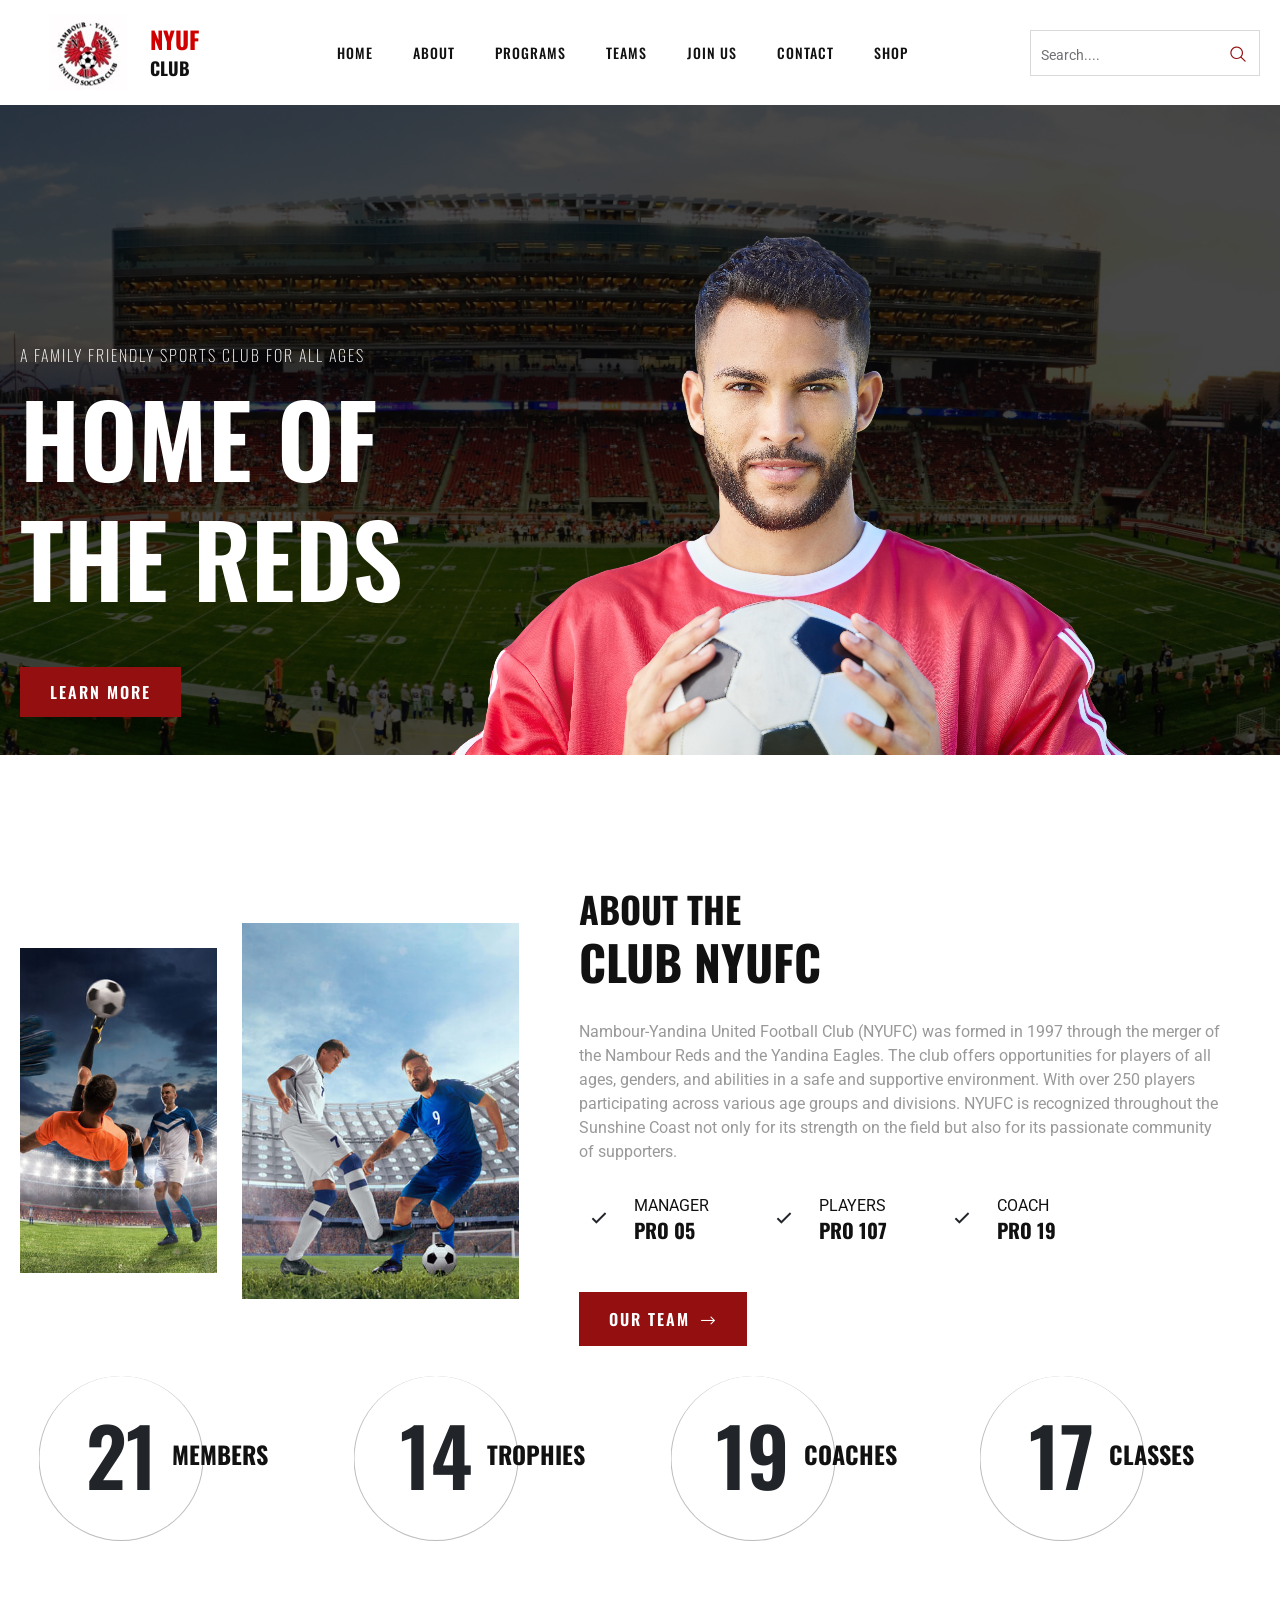
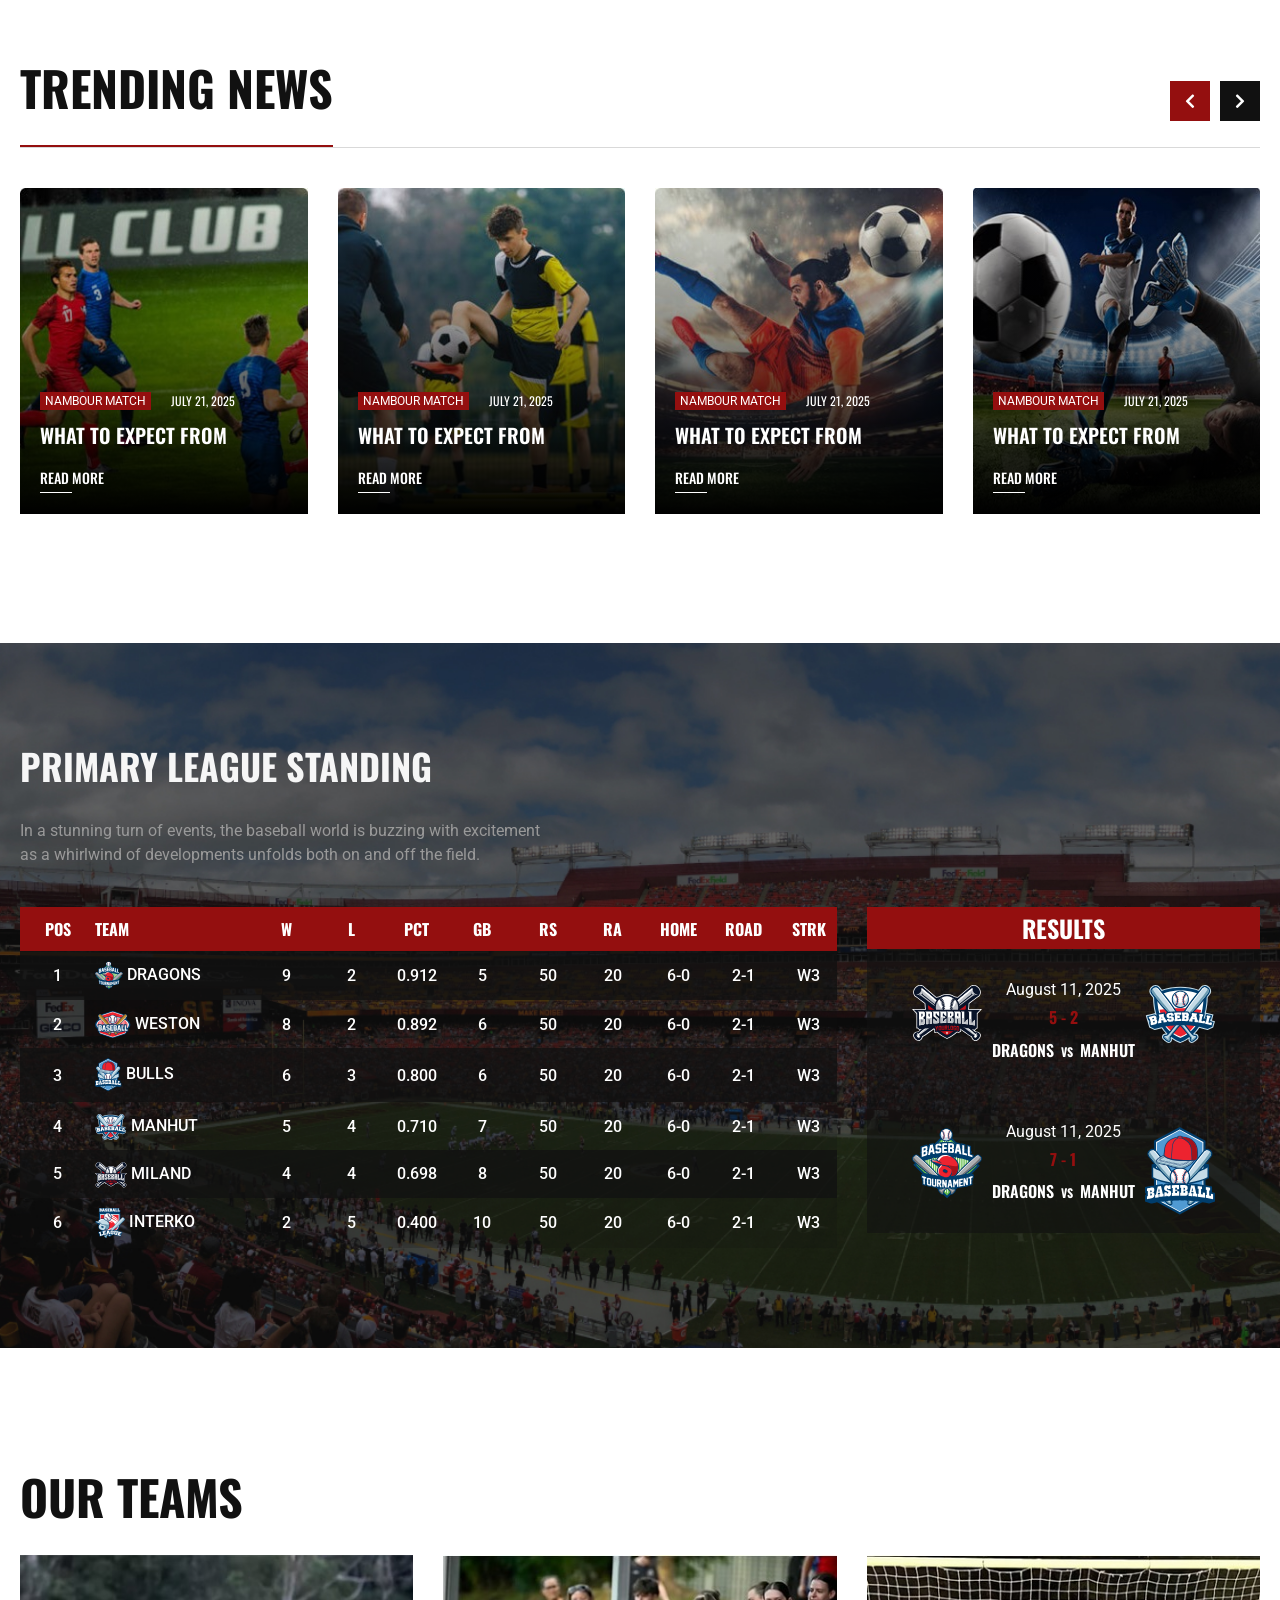
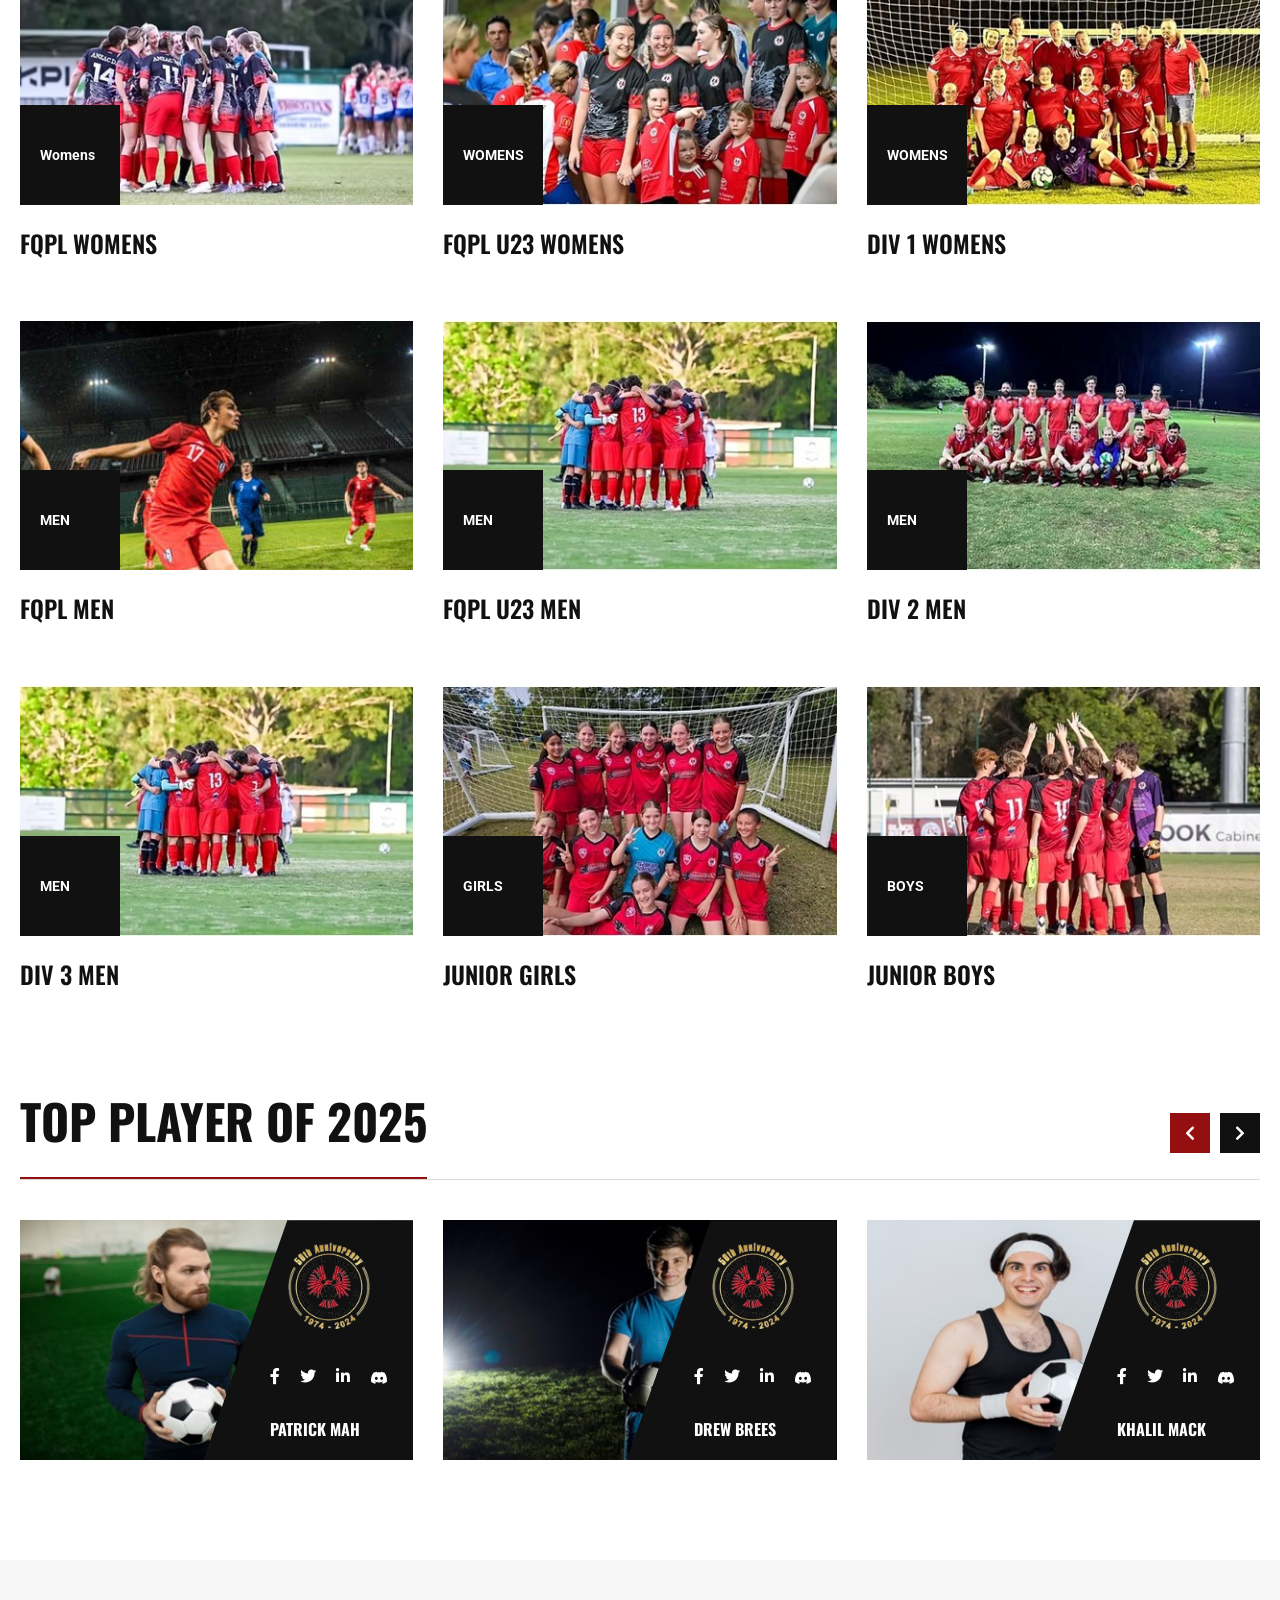
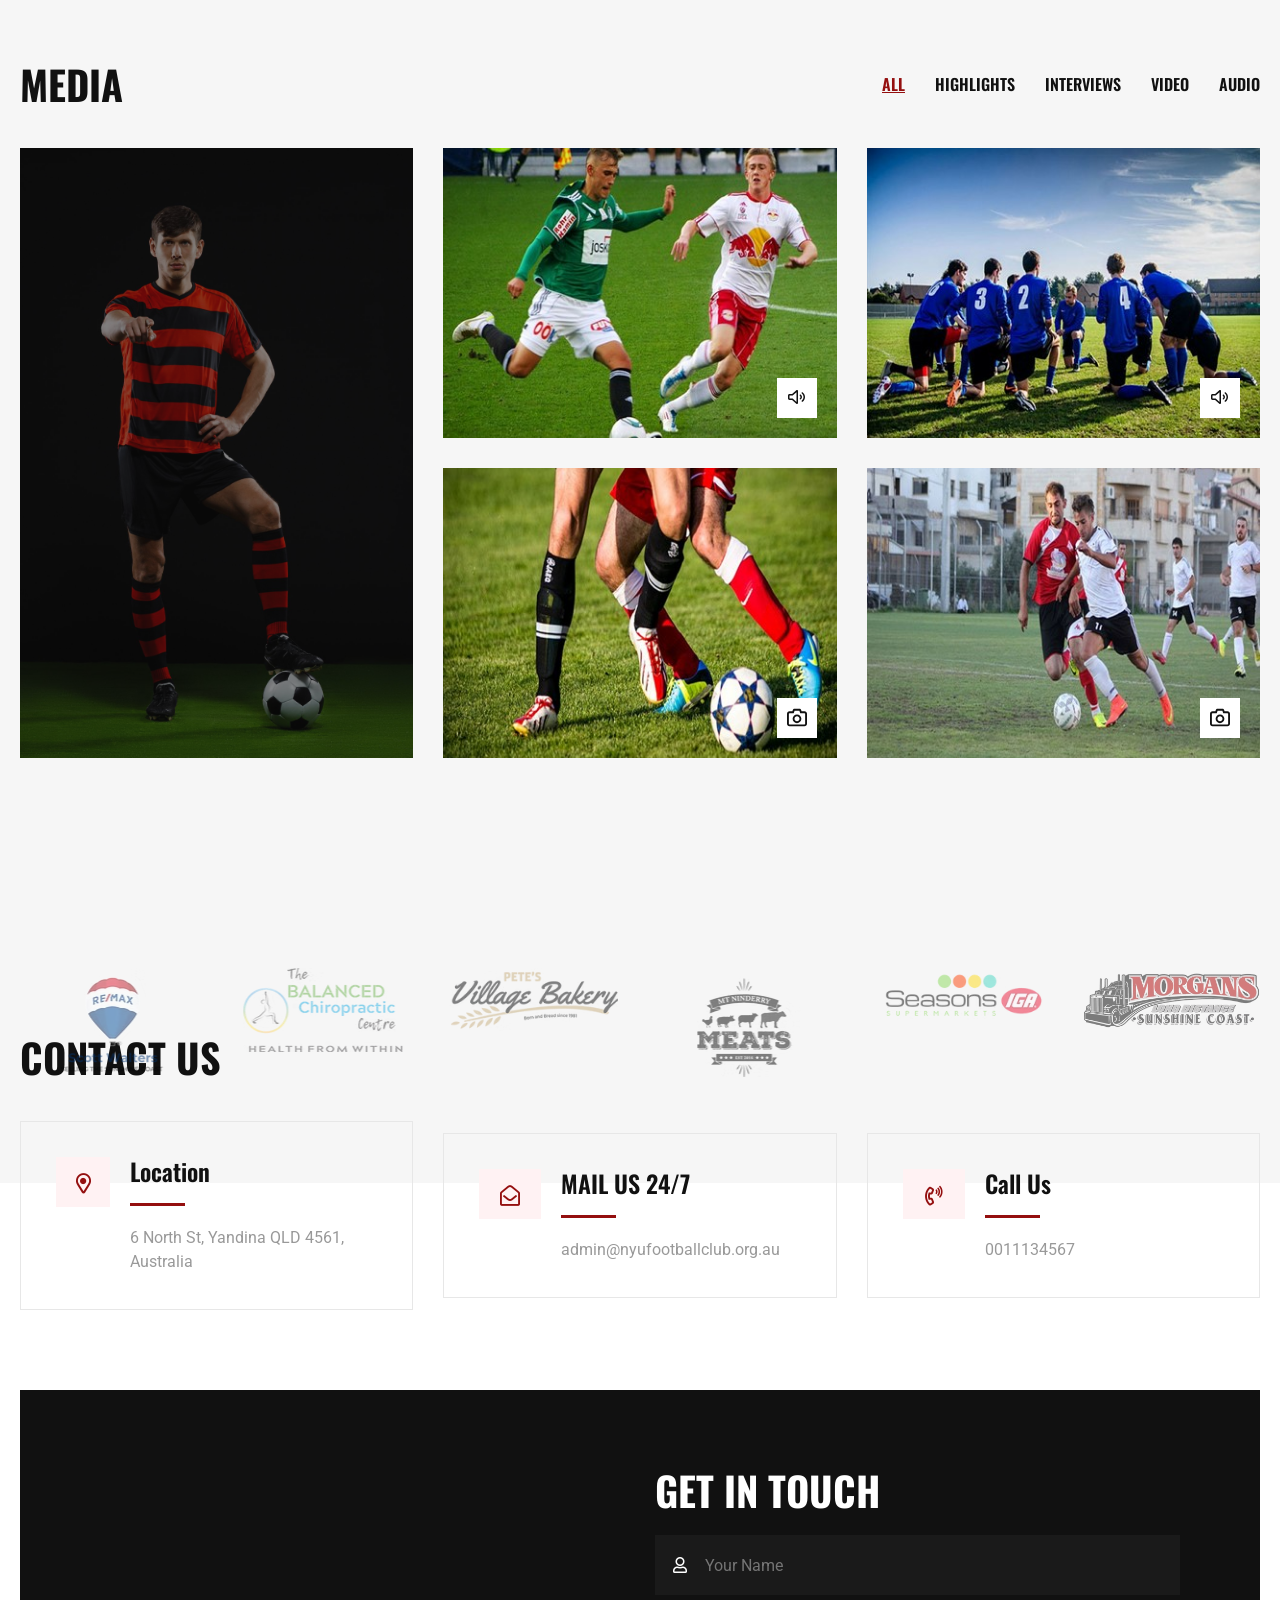
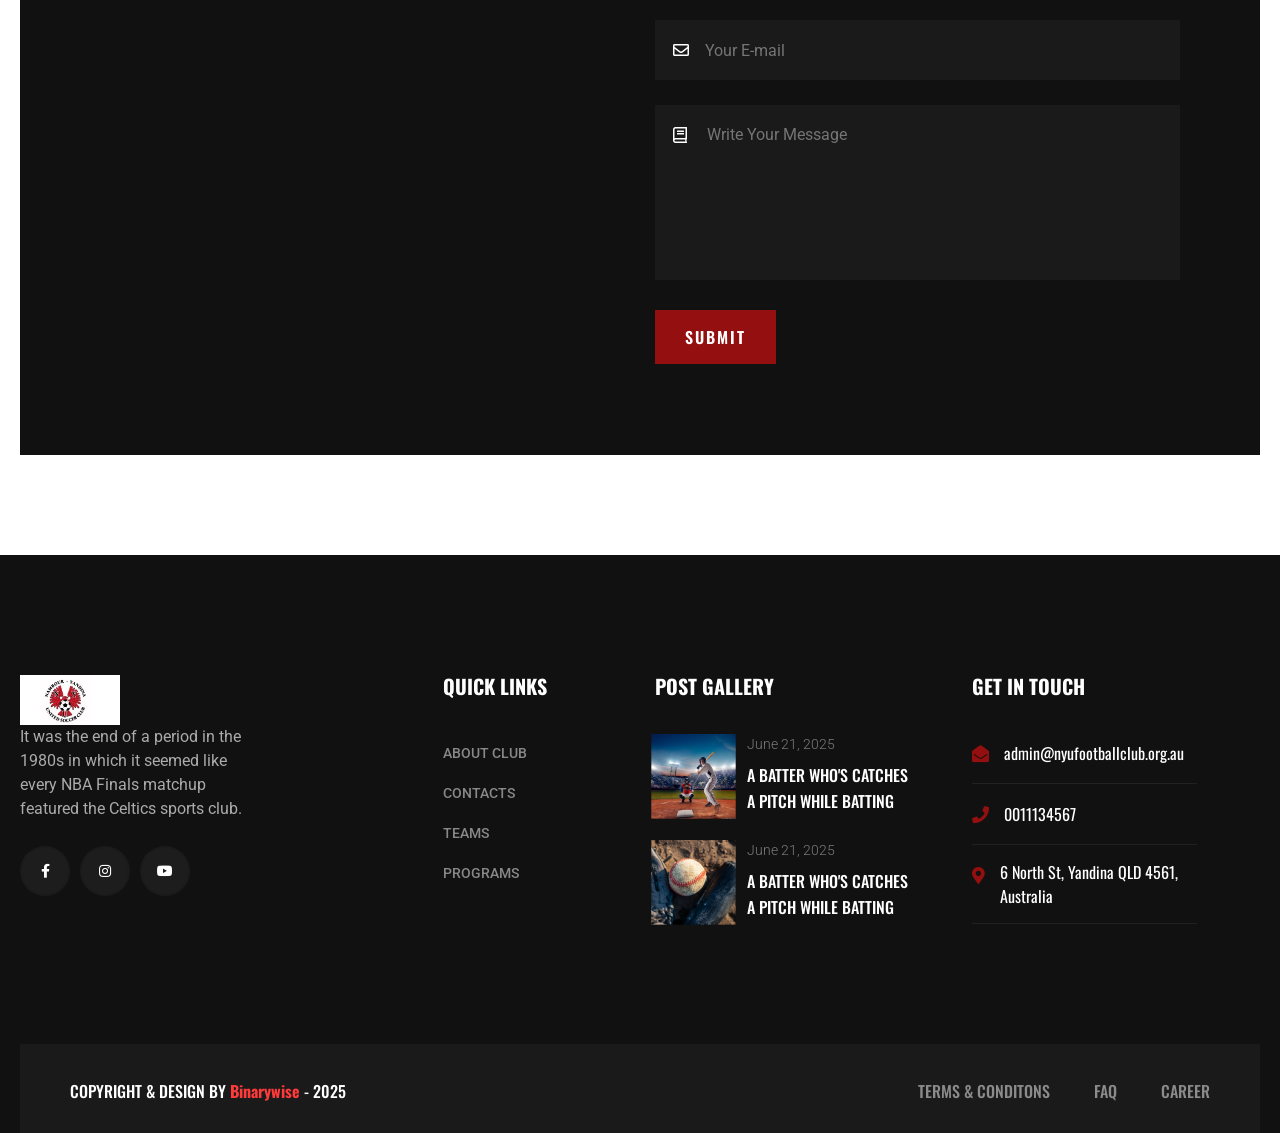
==== commit 6519f376: "change shop" ====
--- a/index.html
+++ b/index.html
@@ -187,7 +187,7 @@
                      <li><a class="mm-link" href="index.html">Home</a></li>
                     <!--<li><a class="mm-link" href="about.html">About</a></li>-->
                     <li class="has-dropdown firstlvl">
-    <a class="mm-link" href="about.html">About <i class="rt-angle-down"></i></a>
+    <a class="mm-link" href="#0">About <i class="rt-angle-down"></i></a>
     <ul class="sub-menu mega-dropdown-mobile">
         <li class="mega-dropdown-li">
             <ul class="mega-dropdown-ul">
--- a/assets/css/main.css
+++ b/assets/css/main.css
@@ -27895,3 +27895,23 @@
 .menu-item-dropdown:hover .submenu {
   display: block;
 }
+.market-description {
+  max-width: 800px;
+  margin: 0 auto;
+  text-align: center;
+  font-size: 18px;
+  line-height: 1.8;
+  color: #333;
+}
+
+.market-description p {
+  margin-bottom: 15px;
+}
+#contact.contact-area {
+  margin-top: -250px; /* adjust value as needed */
+}
+.rts-merch-section {
+    margin-top: -200px; /* move it 30px upwards */
+}
+
+
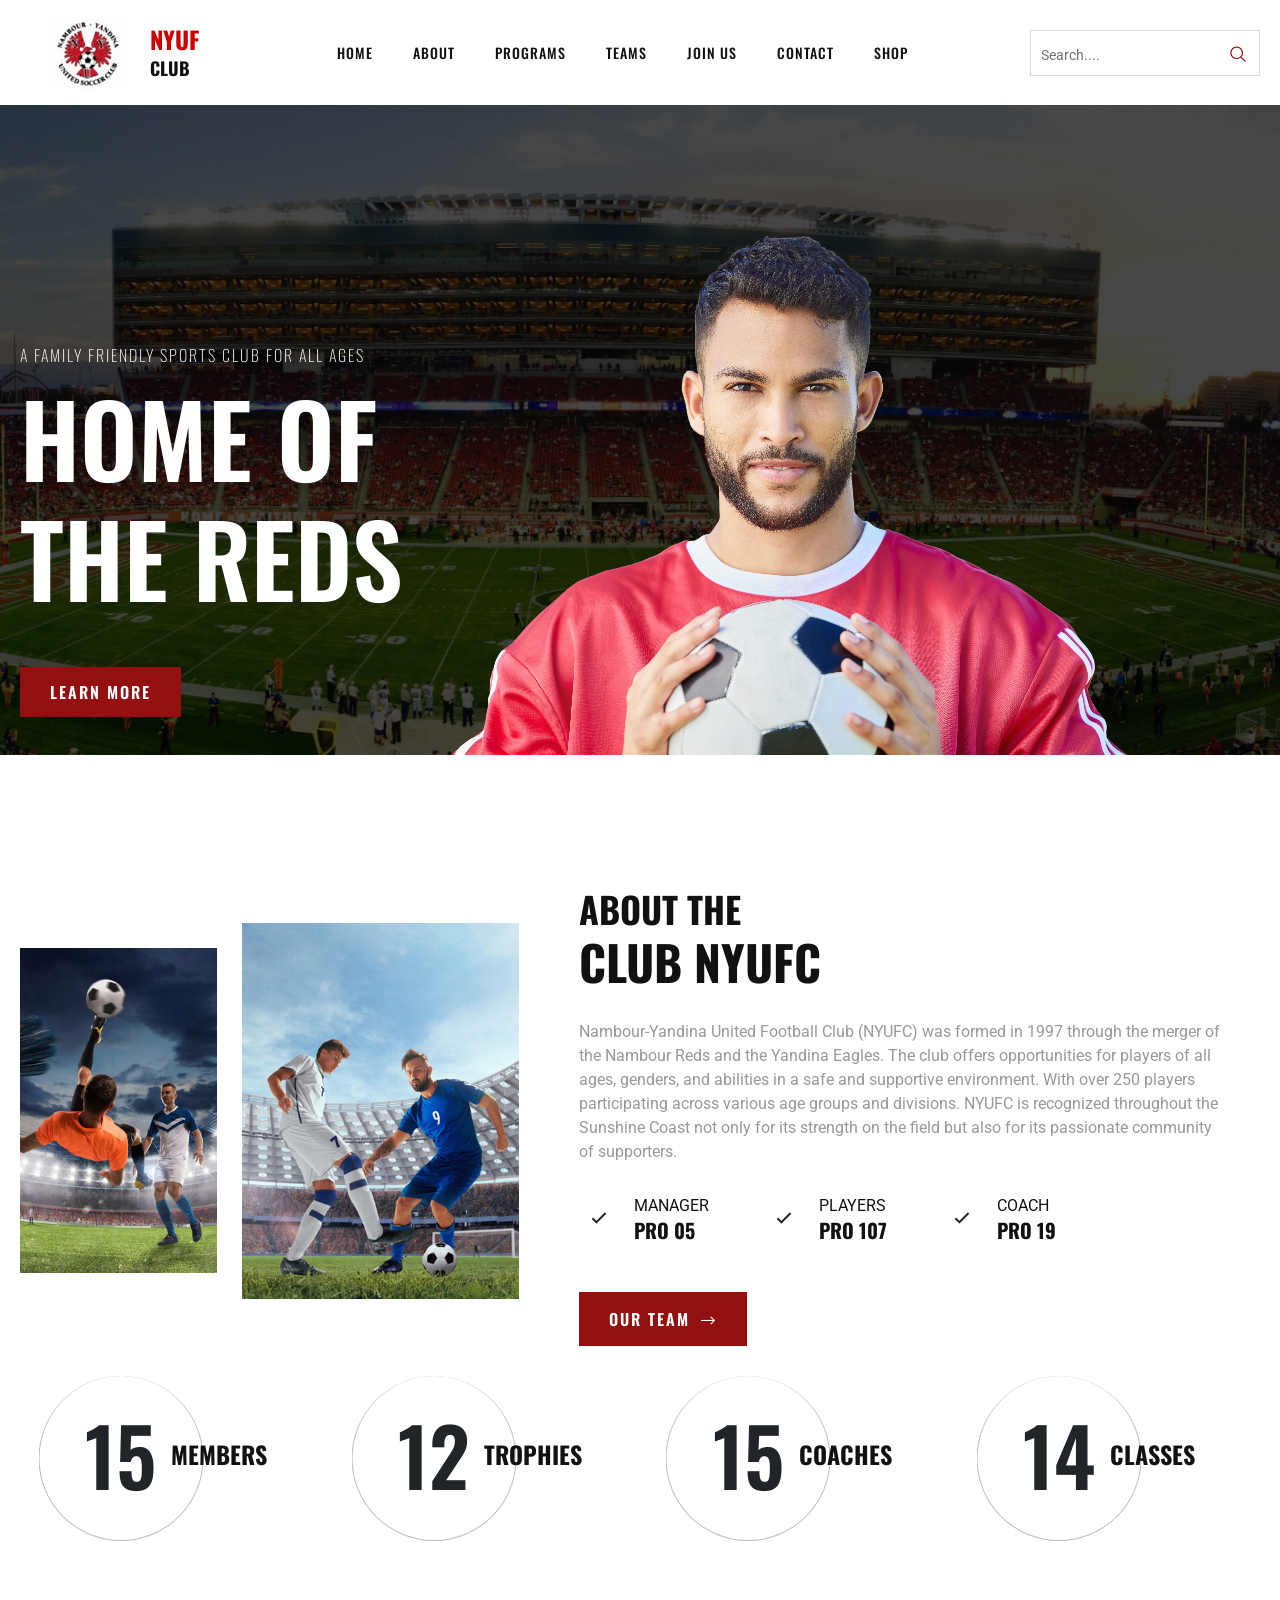
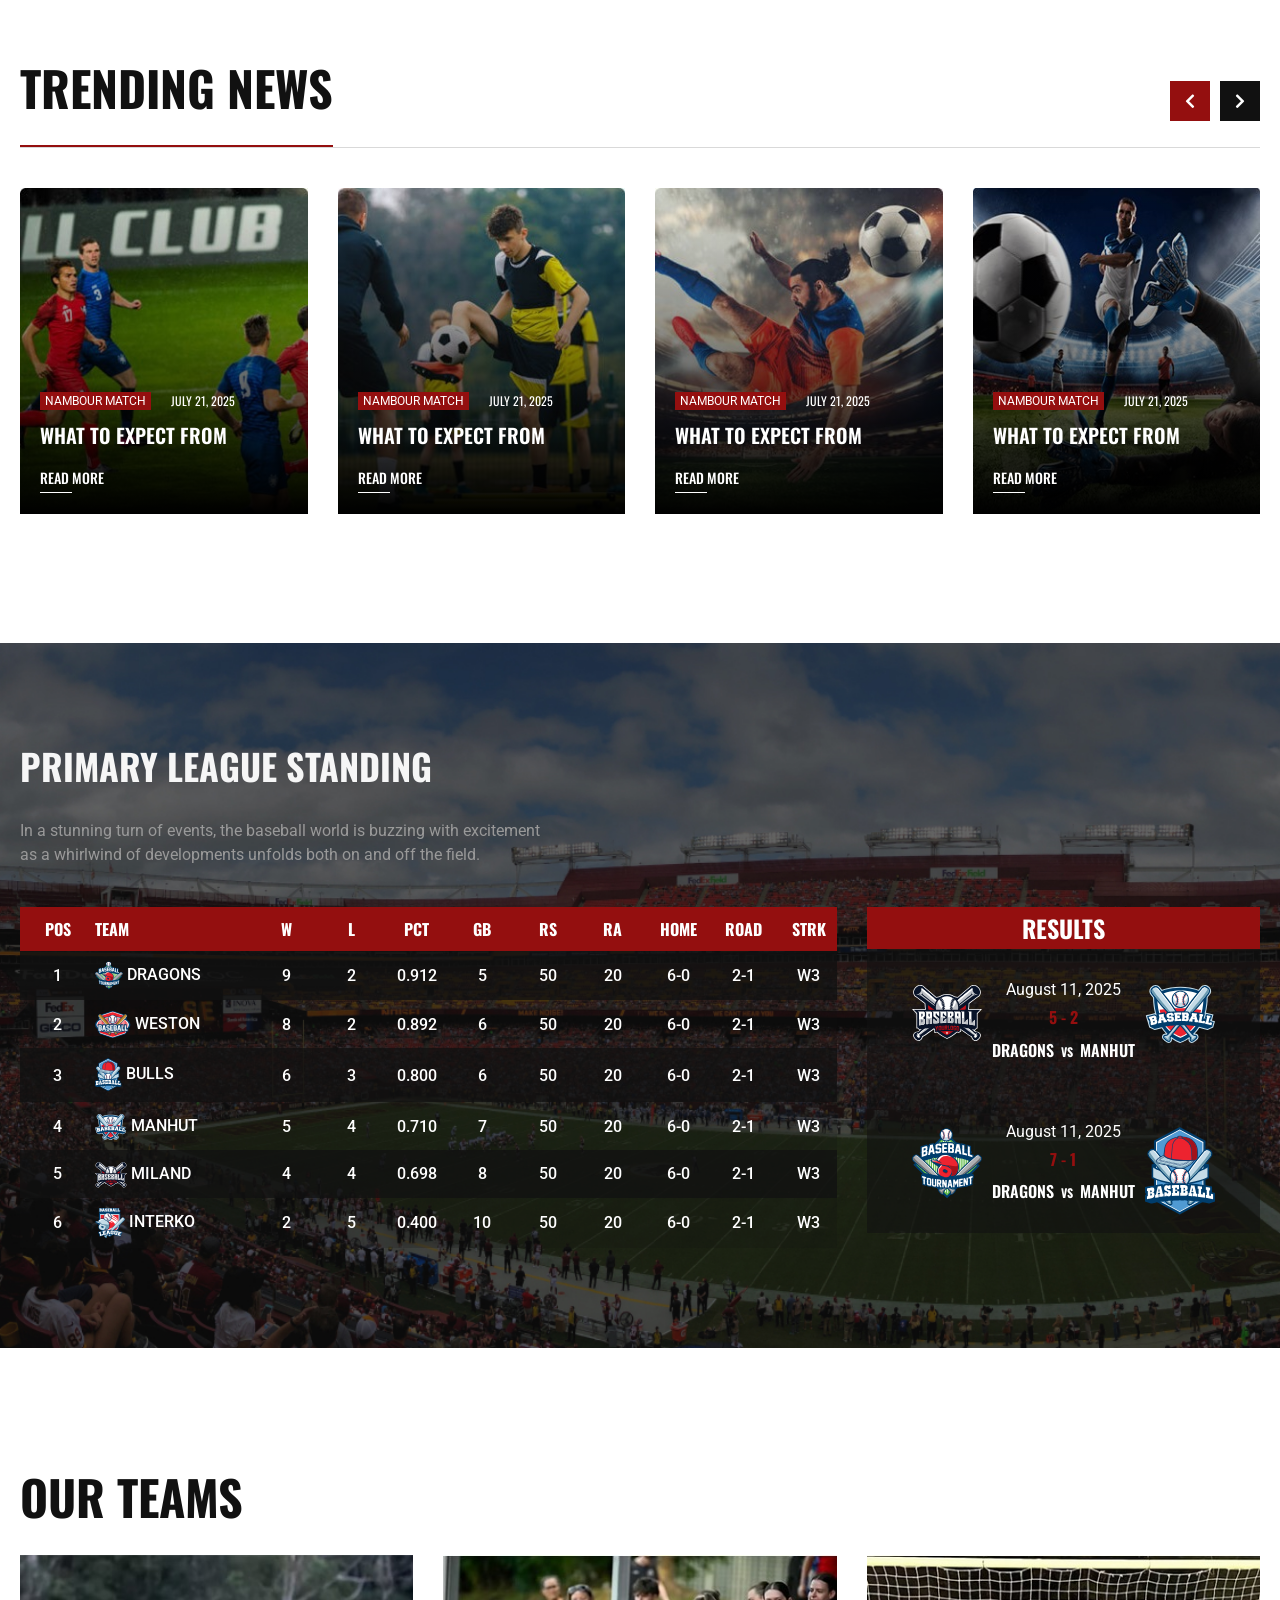
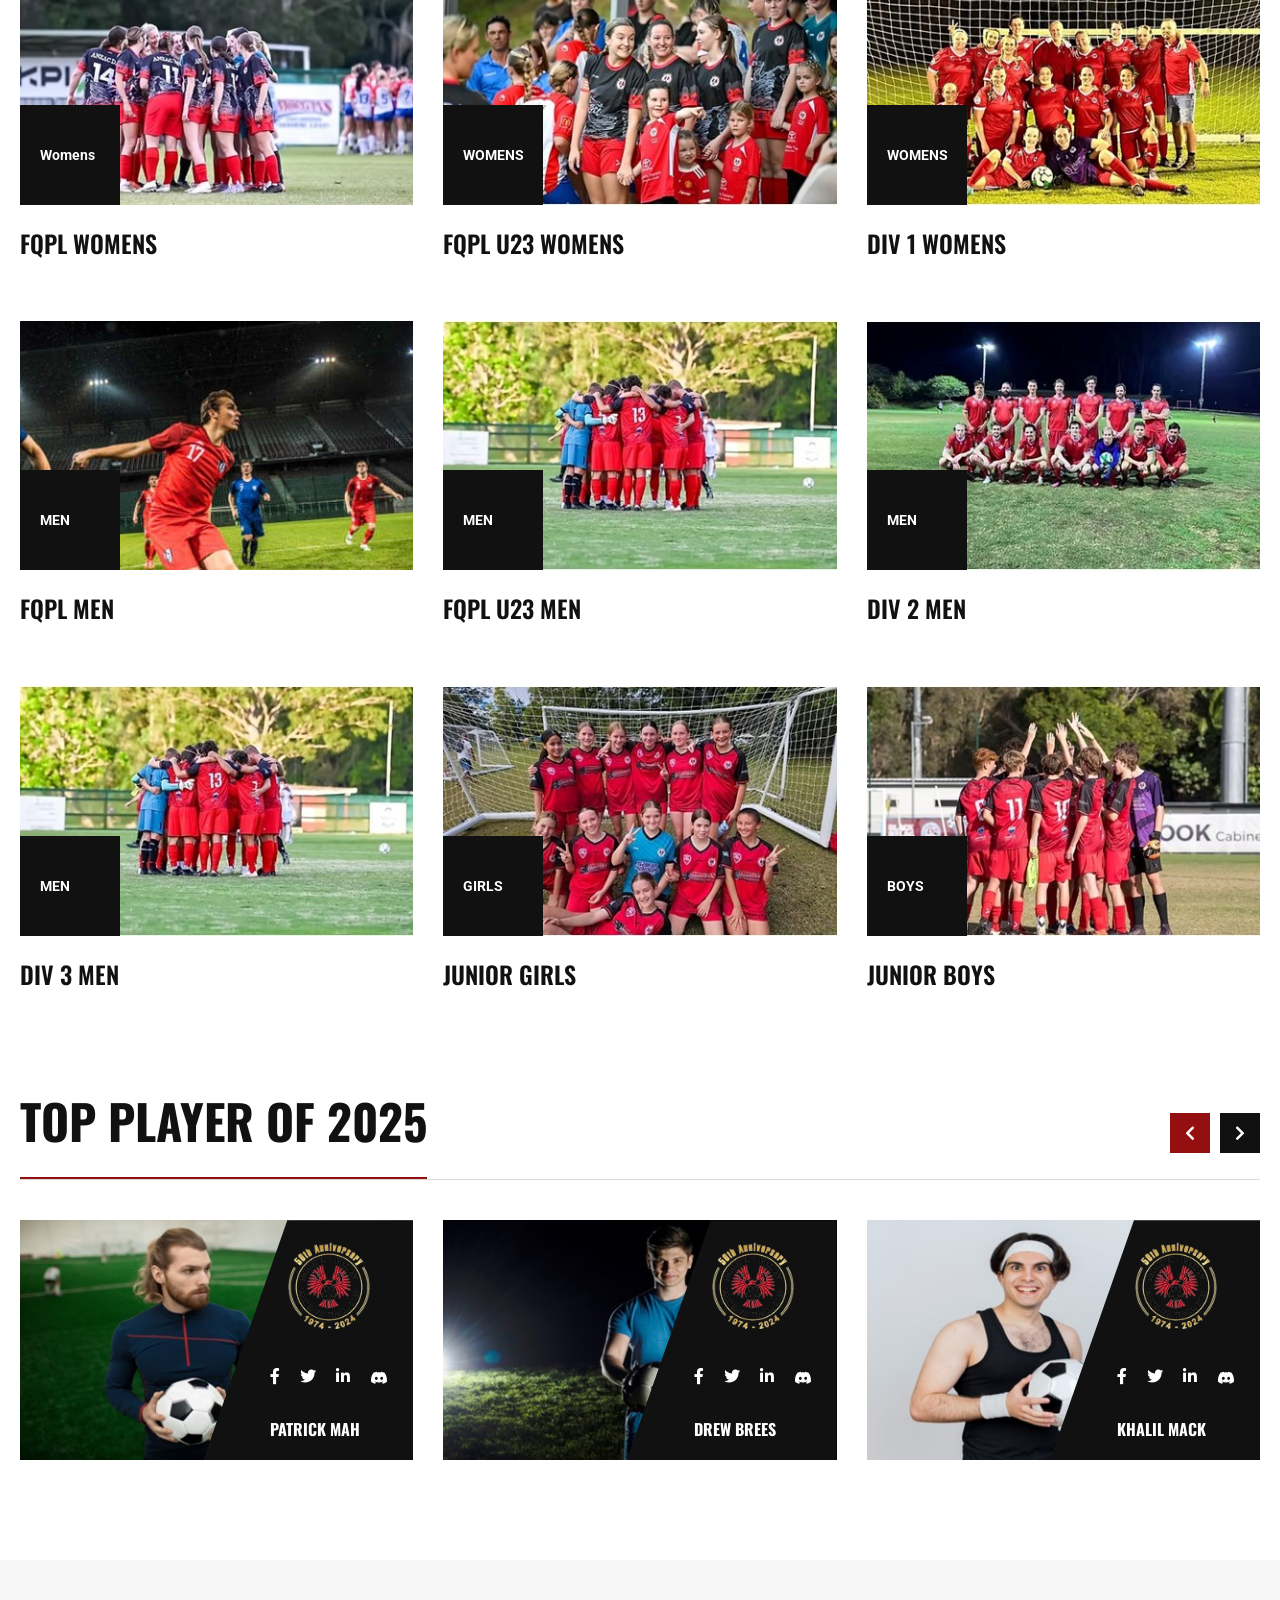
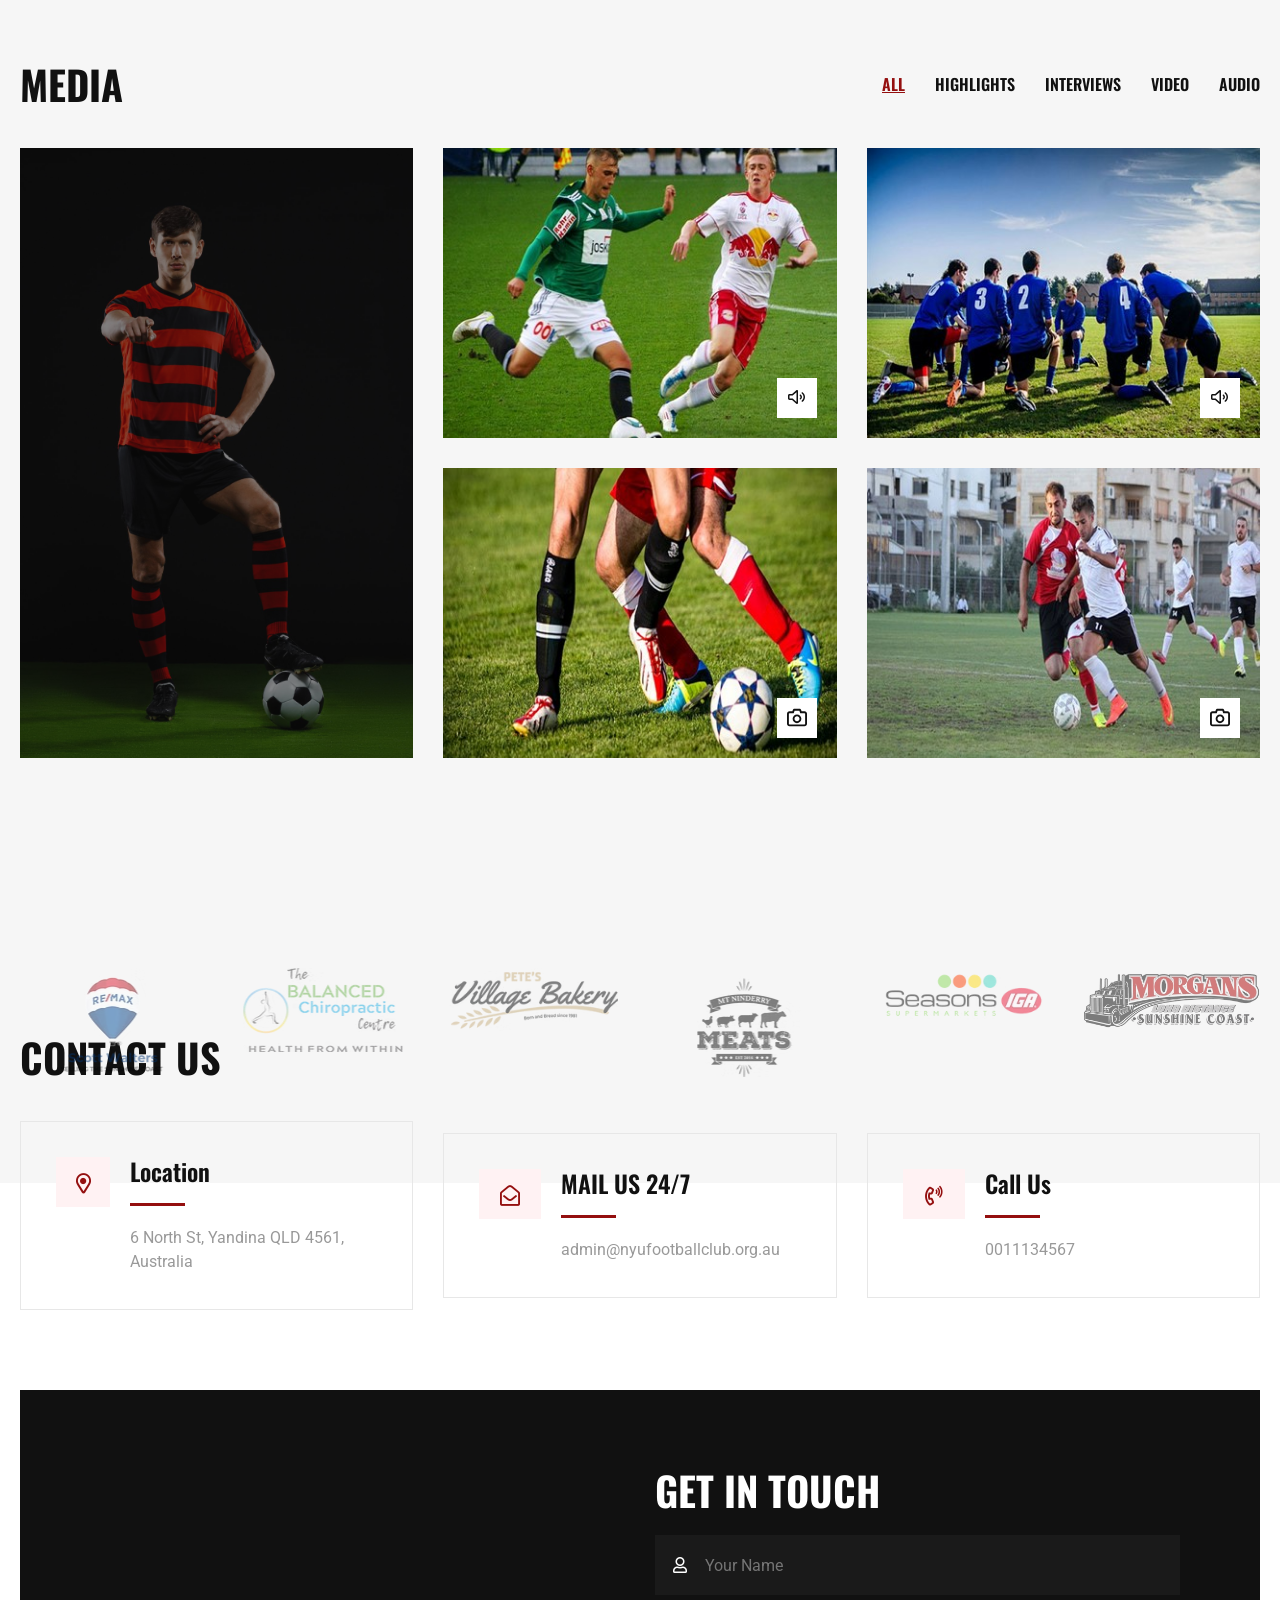
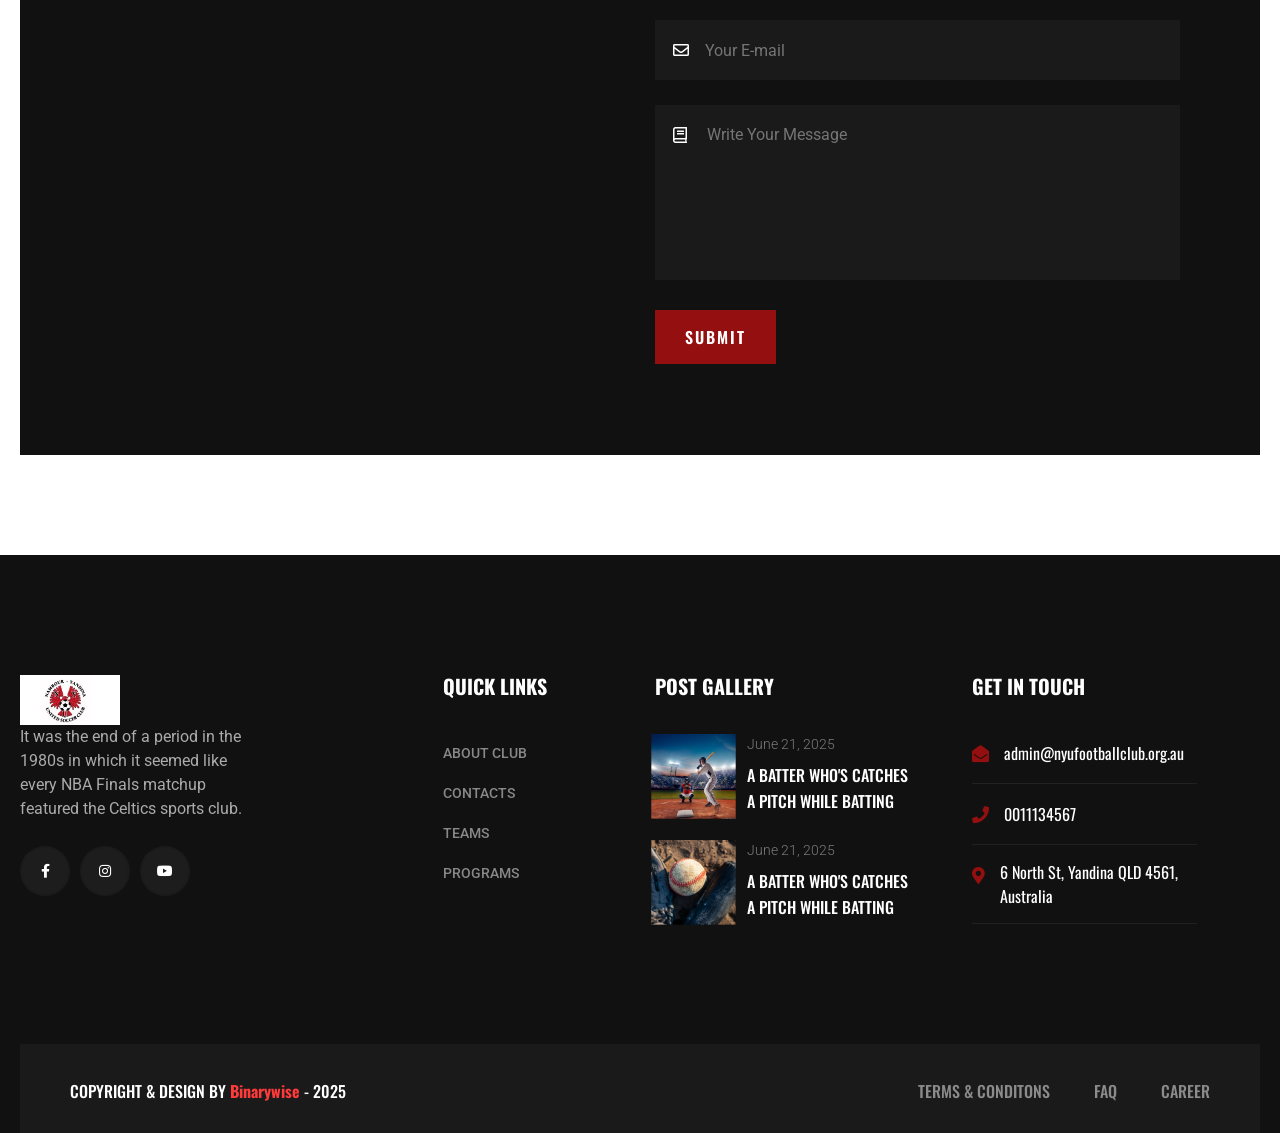
==== commit 9fb4ae5f: "comment" ====
--- a/index.html
+++ b/index.html
@@ -125,10 +125,10 @@
                                        <li class="menu-item-dropdown">
   <a class="menu-item" href="#team">Join Us</a>
   <ul class="submenu">
-    <li><a href="players.html">PLAYERS</a></li>
-    <li><a href="coaching.html">COACHING</a></li>
-    <li><a href="volunteer.html">VOLUNTEER</a></li>
-    <li><a href="sponsor.html">SPONSOR</a></li>
+    <li><a href="#0">PLAYERS</a></li>
+    <li><a href="#0">COACHING</a></li>
+    <li><a href="#0">VOLUNTEER</a></li>
+    <li><a href="#0">SPONSOR</a></li>
   </ul>
 </li>
 <li><a class="menu-item" href="#contact">Contact</a></li>
@@ -136,11 +136,11 @@
   <a class="menu-item" href="#contact">Shop</a>
   <ul class="submenu">
     <li><a href="shop.html">Shop</a></li>
-    <li><a href="#0">Product Details</a></li>
+    <!--<li><a href="#0">Product Details</a></li>
     <li><a href="#0">Cart</a></li>
     <li><a href="#0">Checkout</a></li>
     <li><a href="#0">My Account</a></li>
-    <li><a href="#0">Thank You</a></li>
+    <li><a href="#0">Thank You</a></li>-->
     <li><a href="yandina.html">Yandina Market</a></li>
   </ul>
 </li>
@@ -233,11 +233,11 @@
                         <a class="mm-link" href="#0">Shop <i class="rt-angle-down"></i></a>
                         <ul class="sub-menu">
                             <li><a href="shop.html">Shop</a></li>
-                            <li><a href="#0">Product Details</a></li>
+                            <!--<li><a href="#0">Product Details</a></li>
                             <li><a href="#0">cart</a></li>
                             <li><a href="#0">Checkout</a></li>
                             <li><a href="#0">My Account</a></li>
-                            <li><a href="#0">Thank You</a></li>
+                            <li><a href="#0">Thank You</a></li>-->
                             <li><a href="yandina.html">Yandina Market</a></li>
                         </ul>
                     </li>
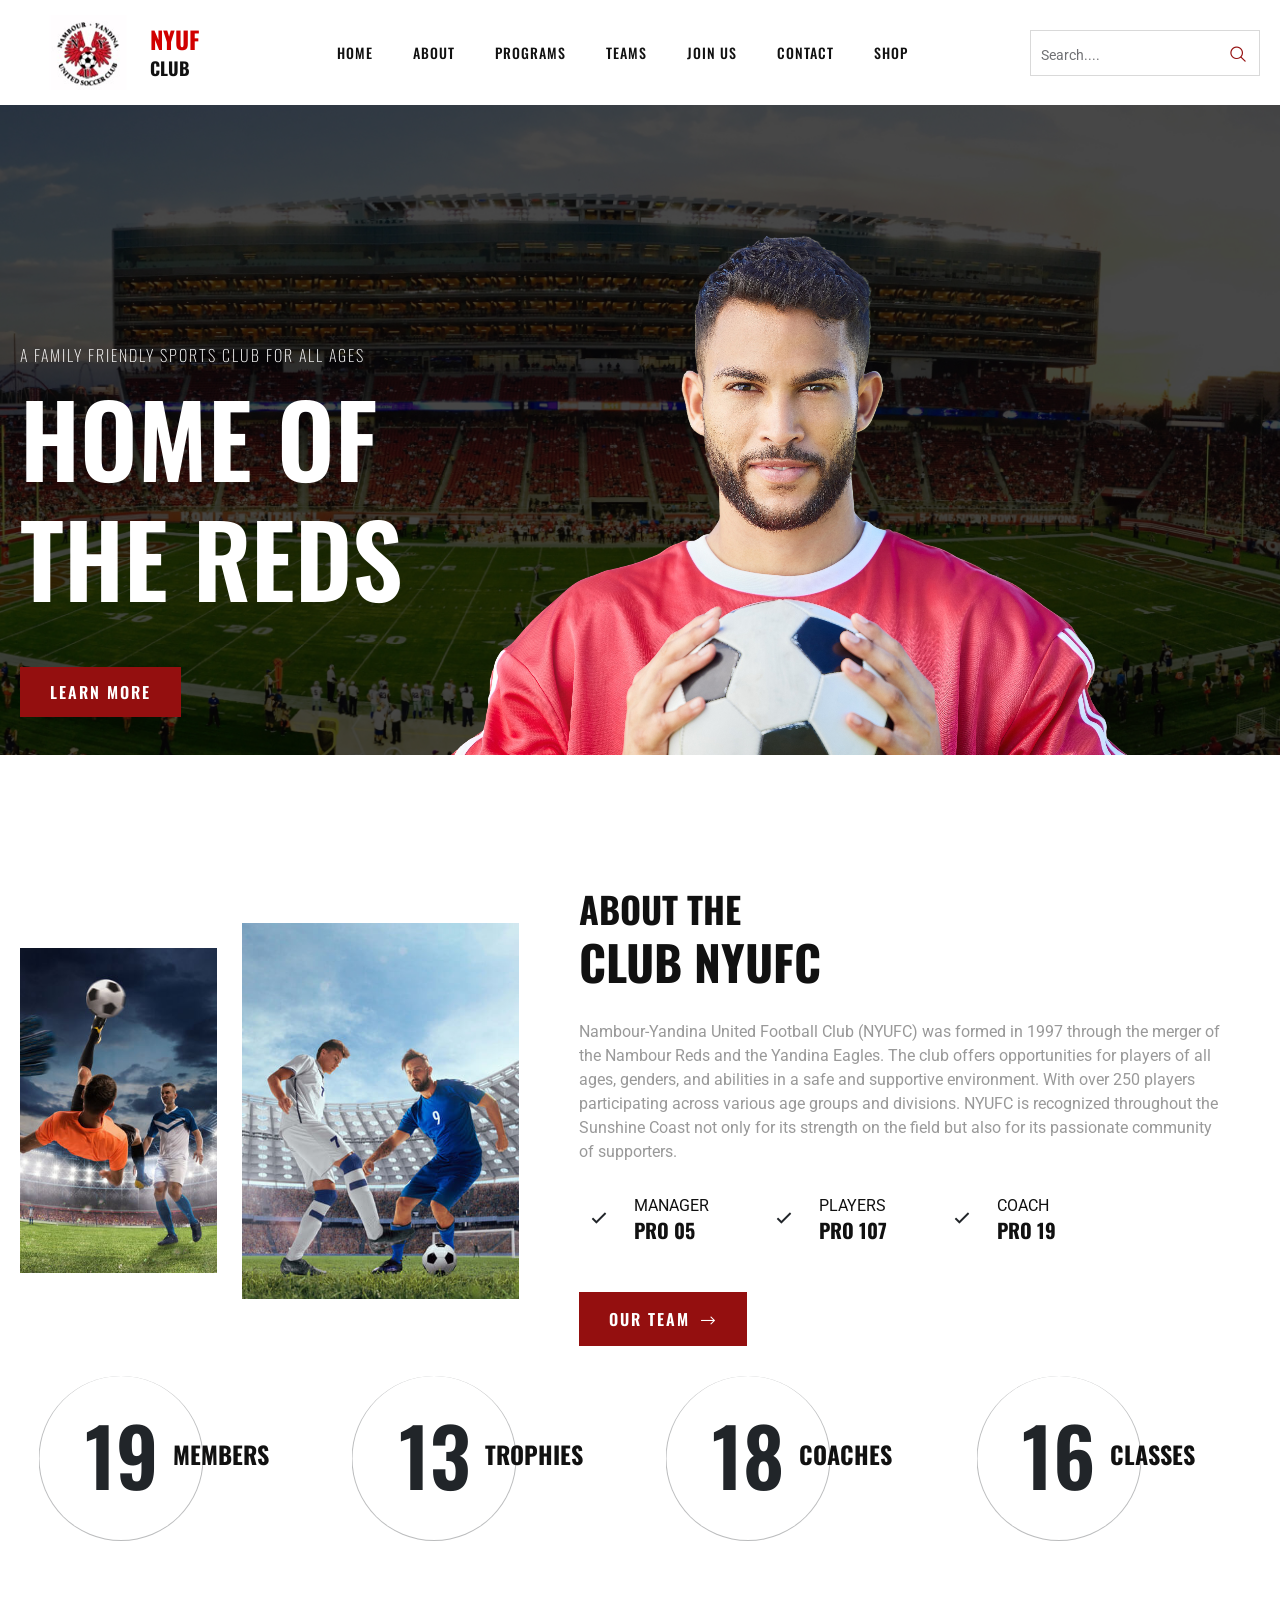
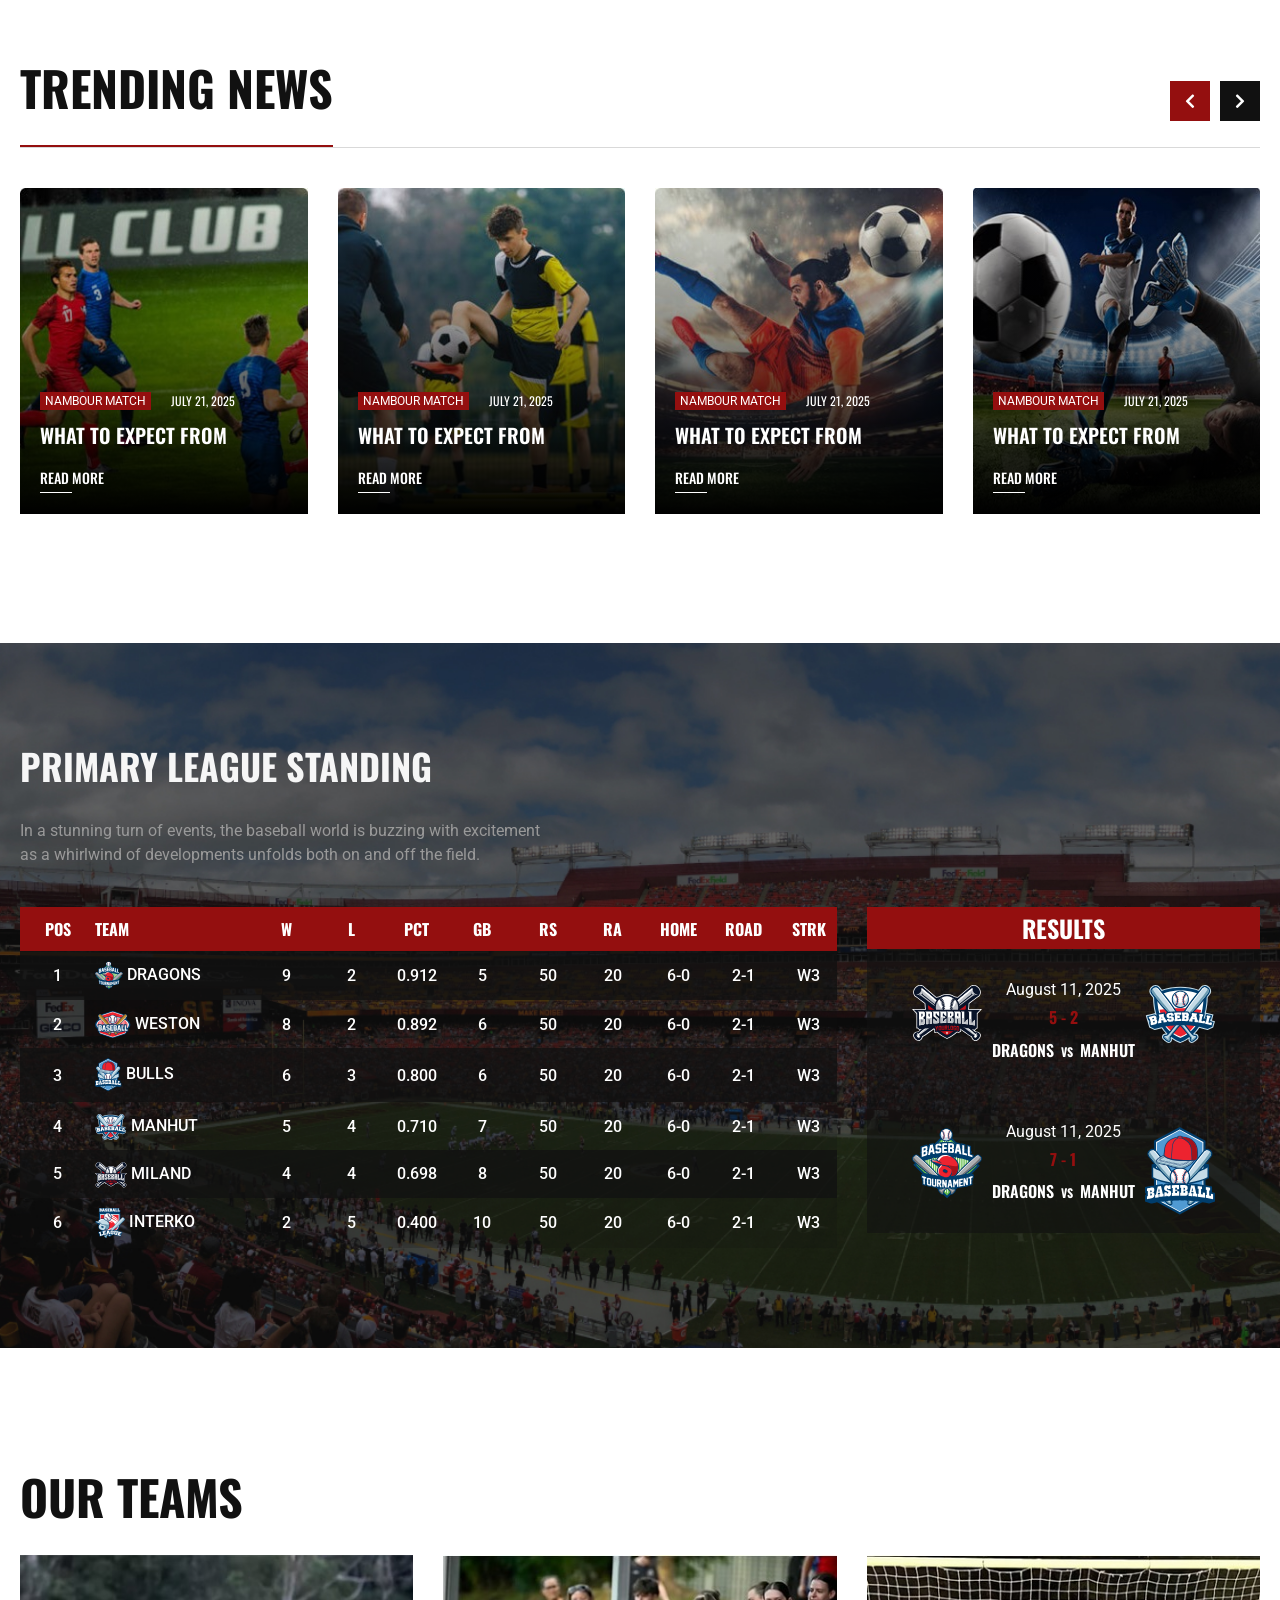
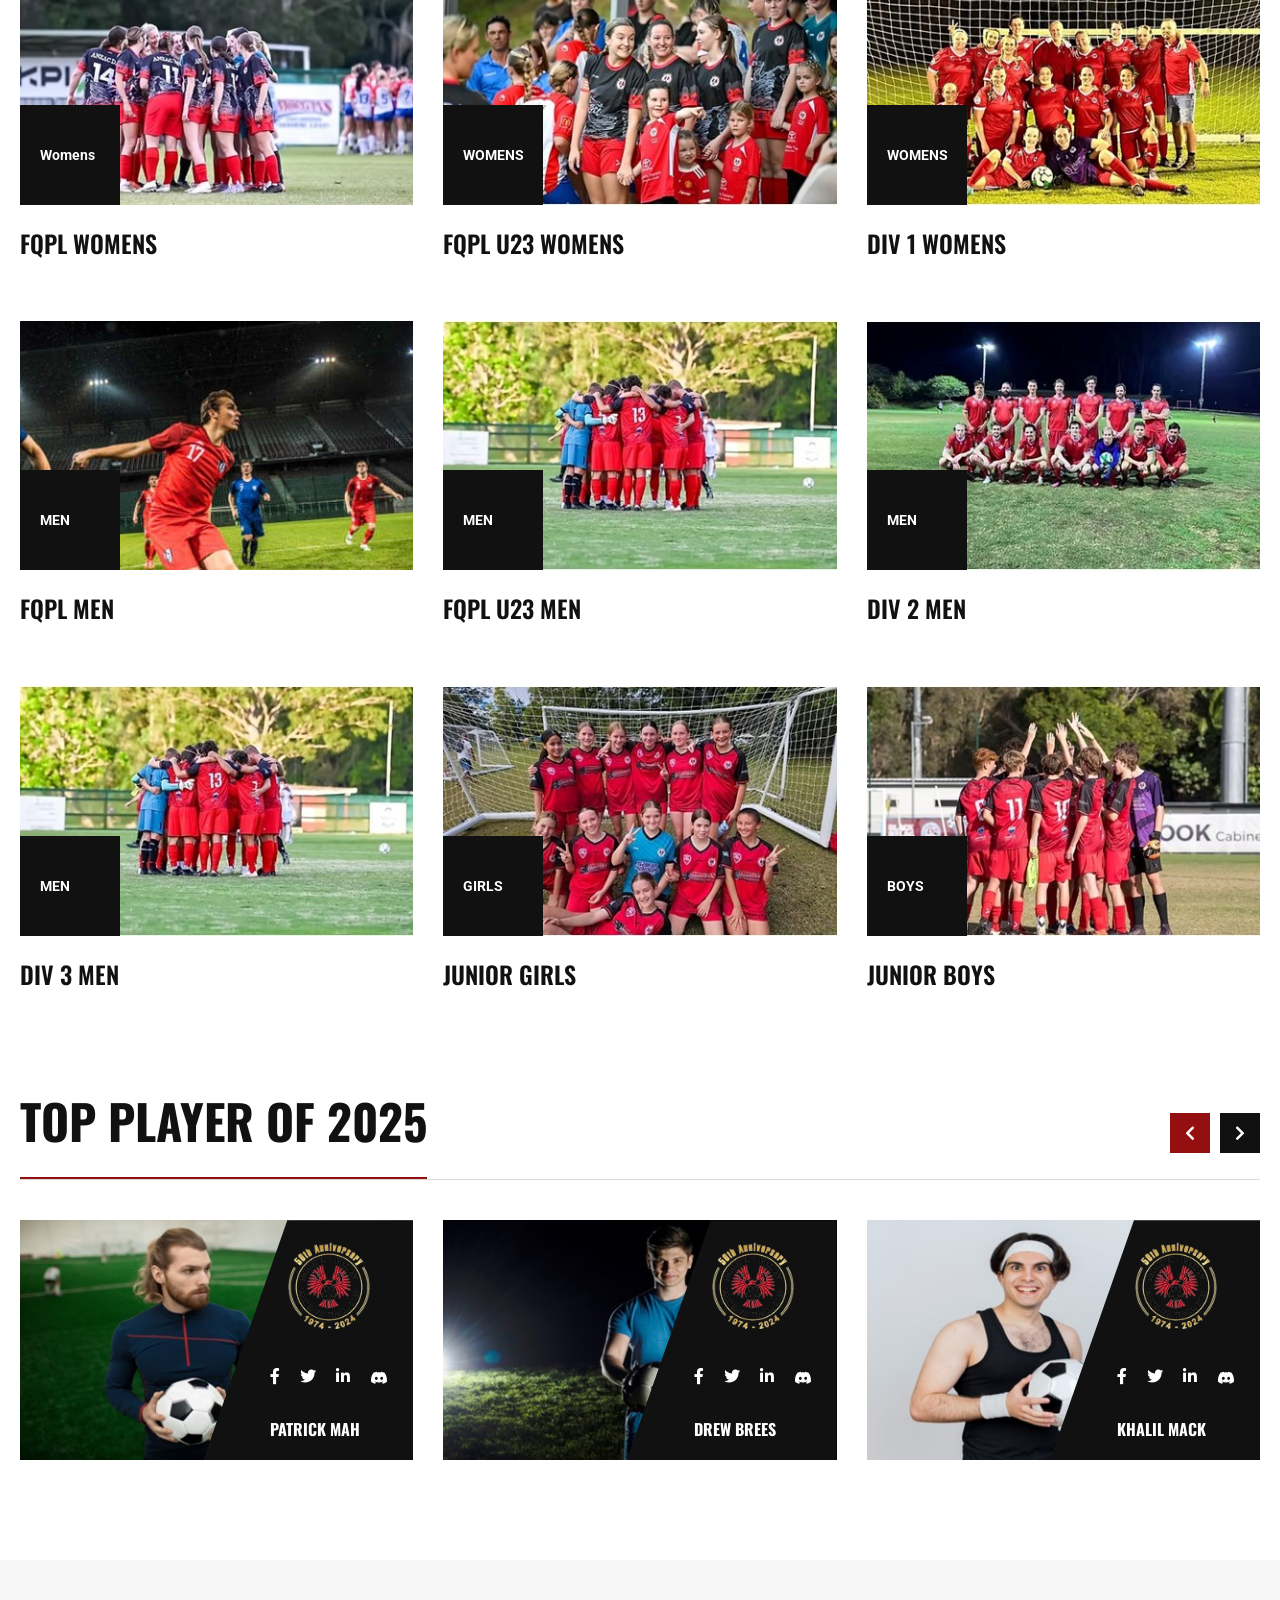
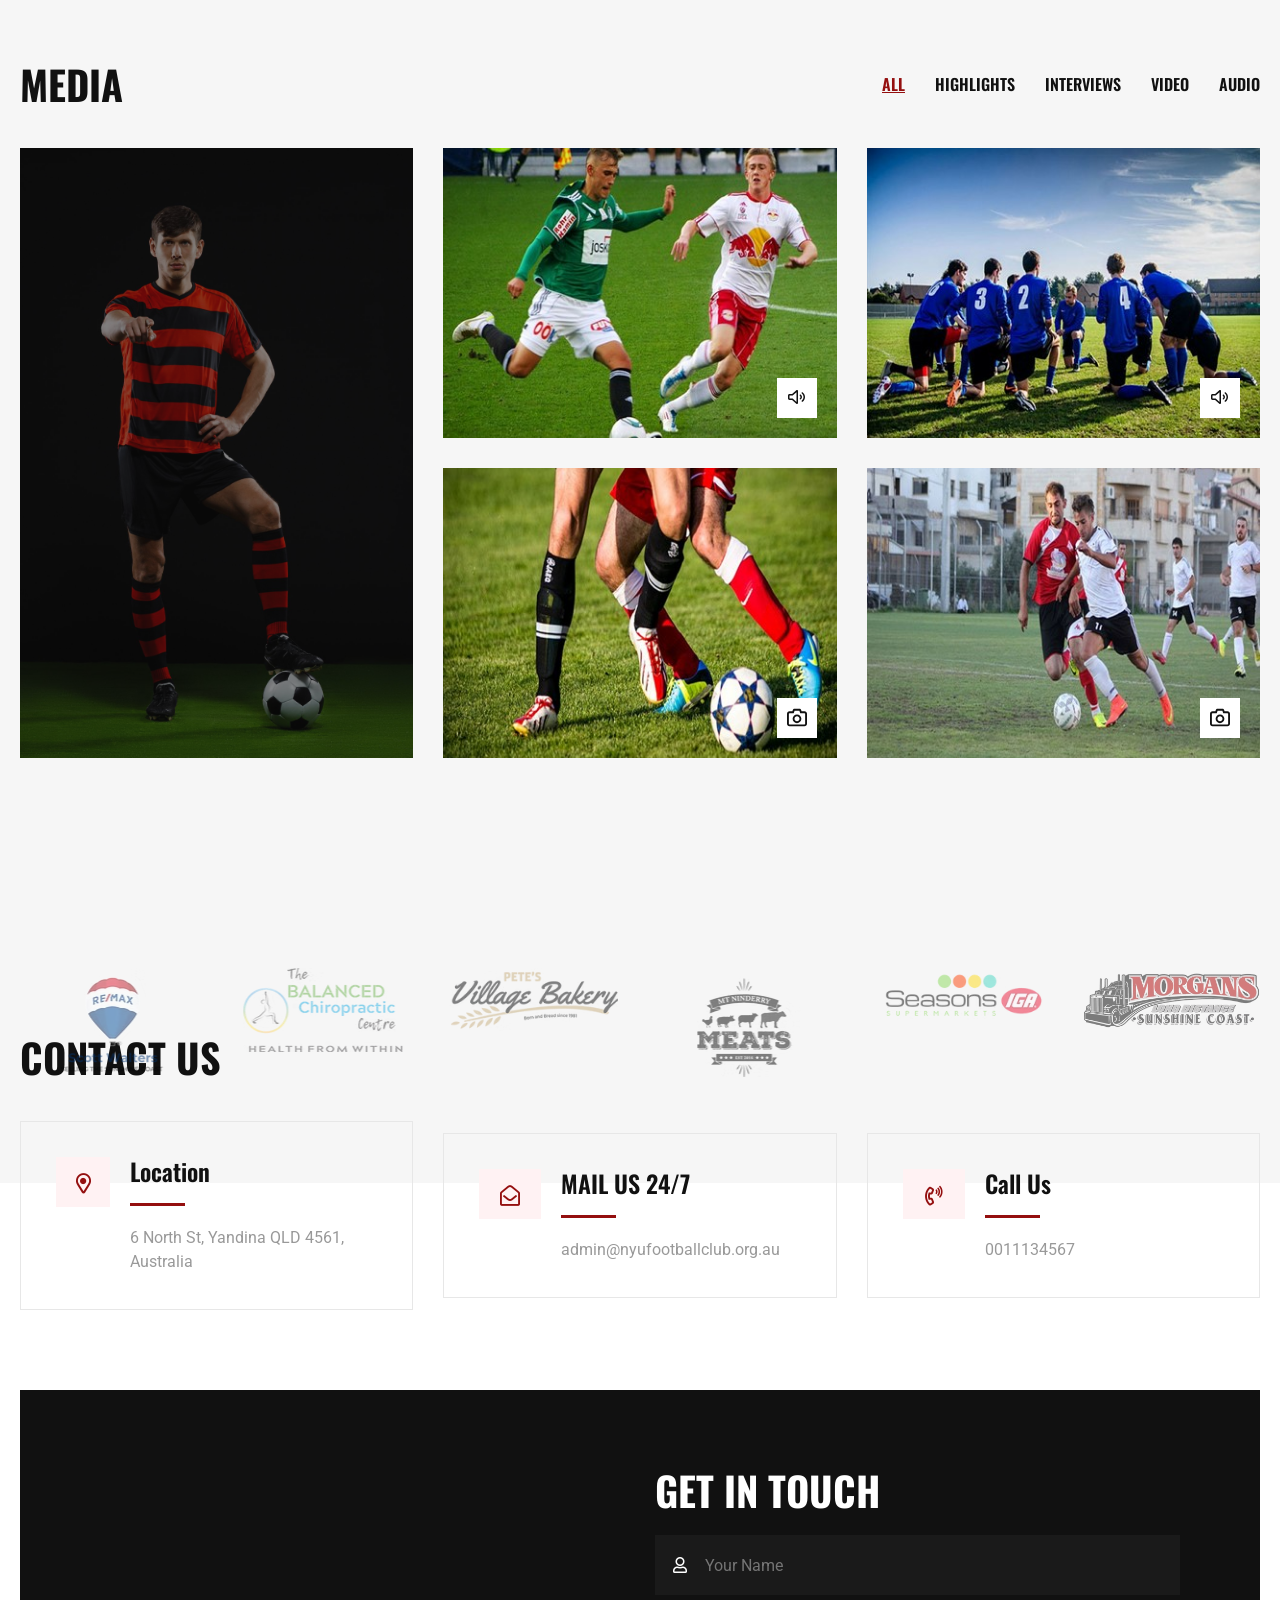
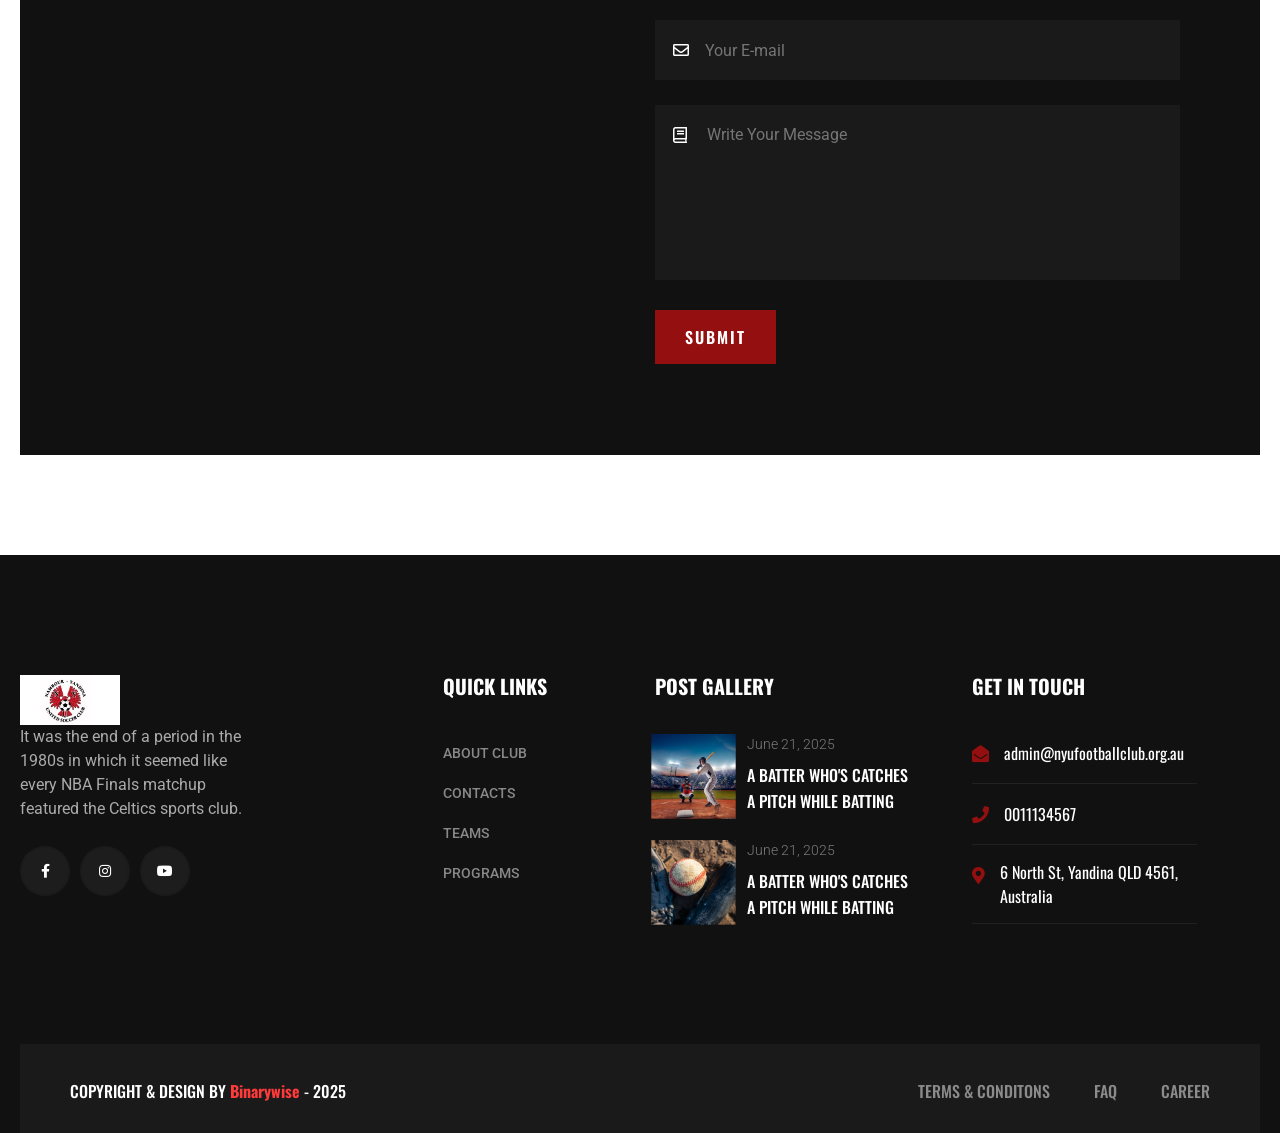
==== commit 5d1a9de7: "remove links" ====
--- a/index.html
+++ b/index.html
@@ -121,7 +121,7 @@
   </ul>
 </li>
 
-                                        <li><a class="menu-item" href="#team">Teams</a></li>
+                                        <li><a class="menu-item" href="#0">Teams</a></li>
                                        <li class="menu-item-dropdown">
   <a class="menu-item" href="#team">Join Us</a>
   <ul class="submenu">
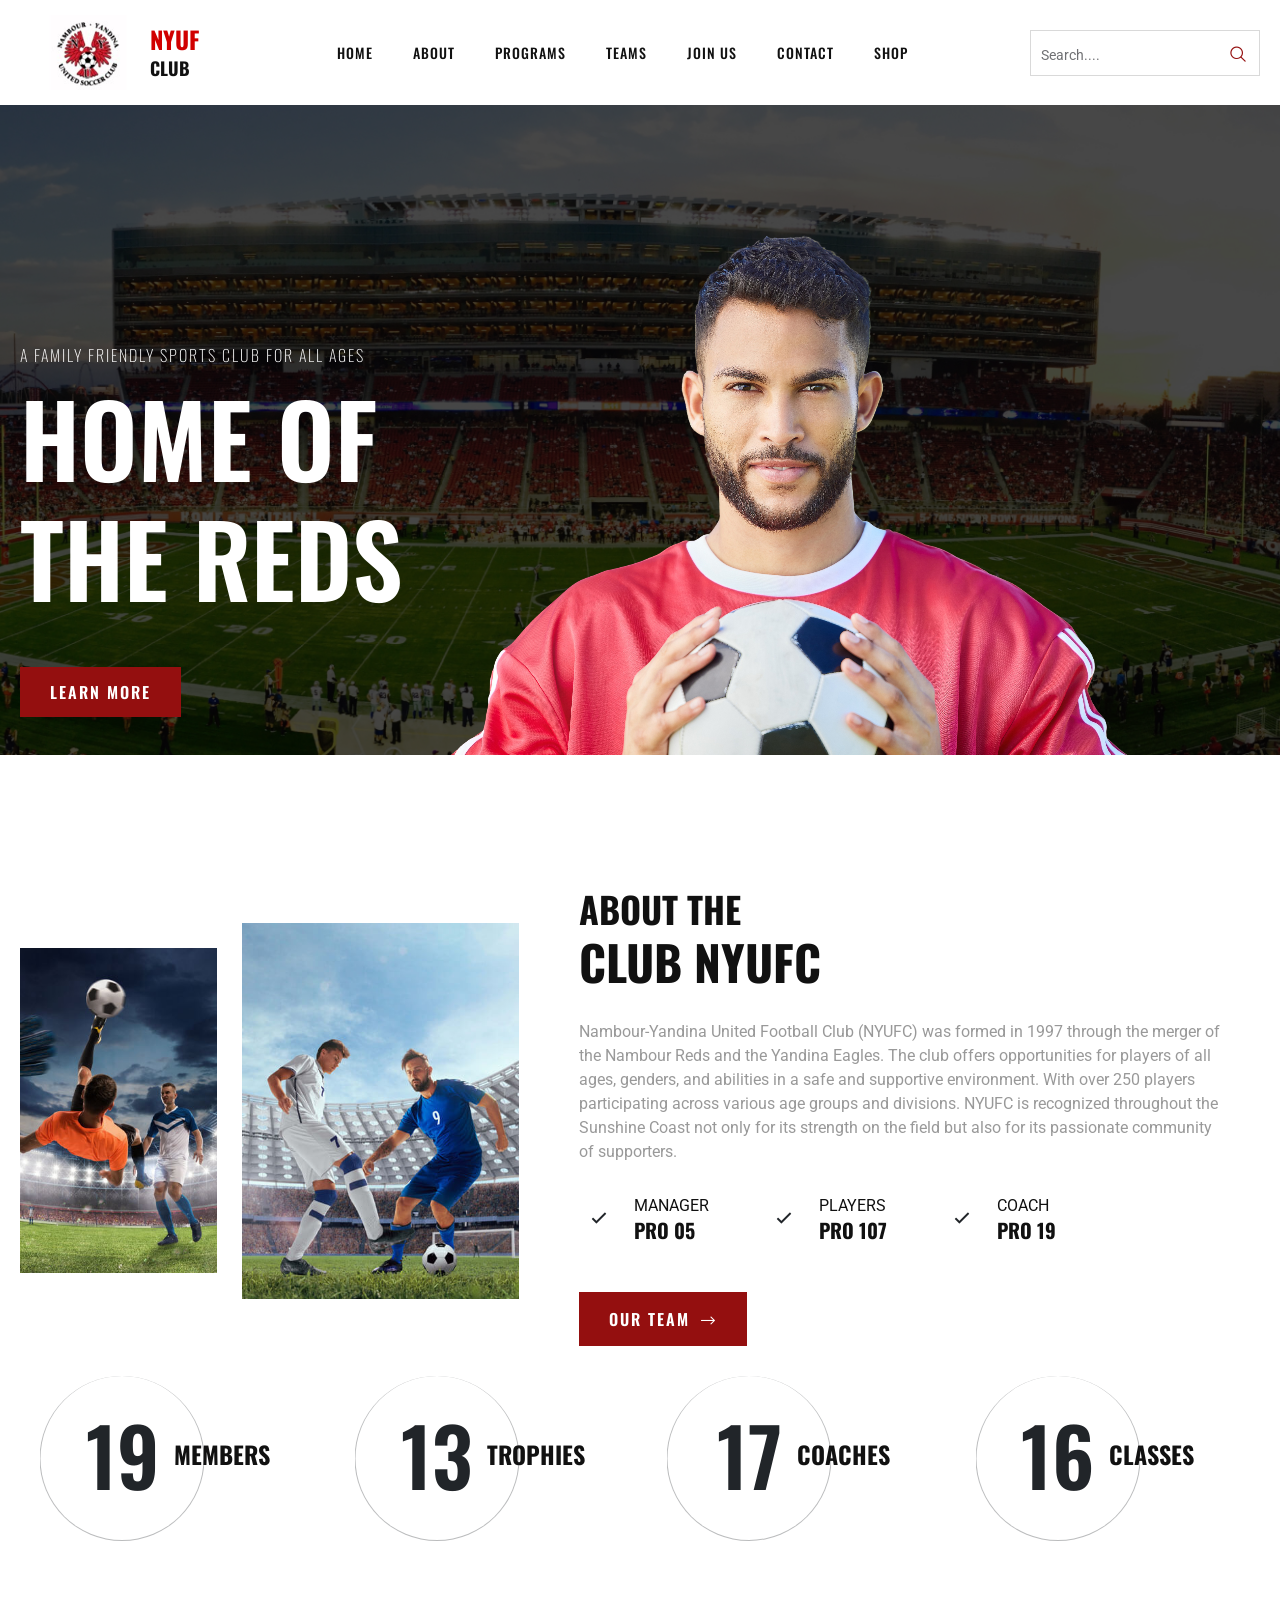
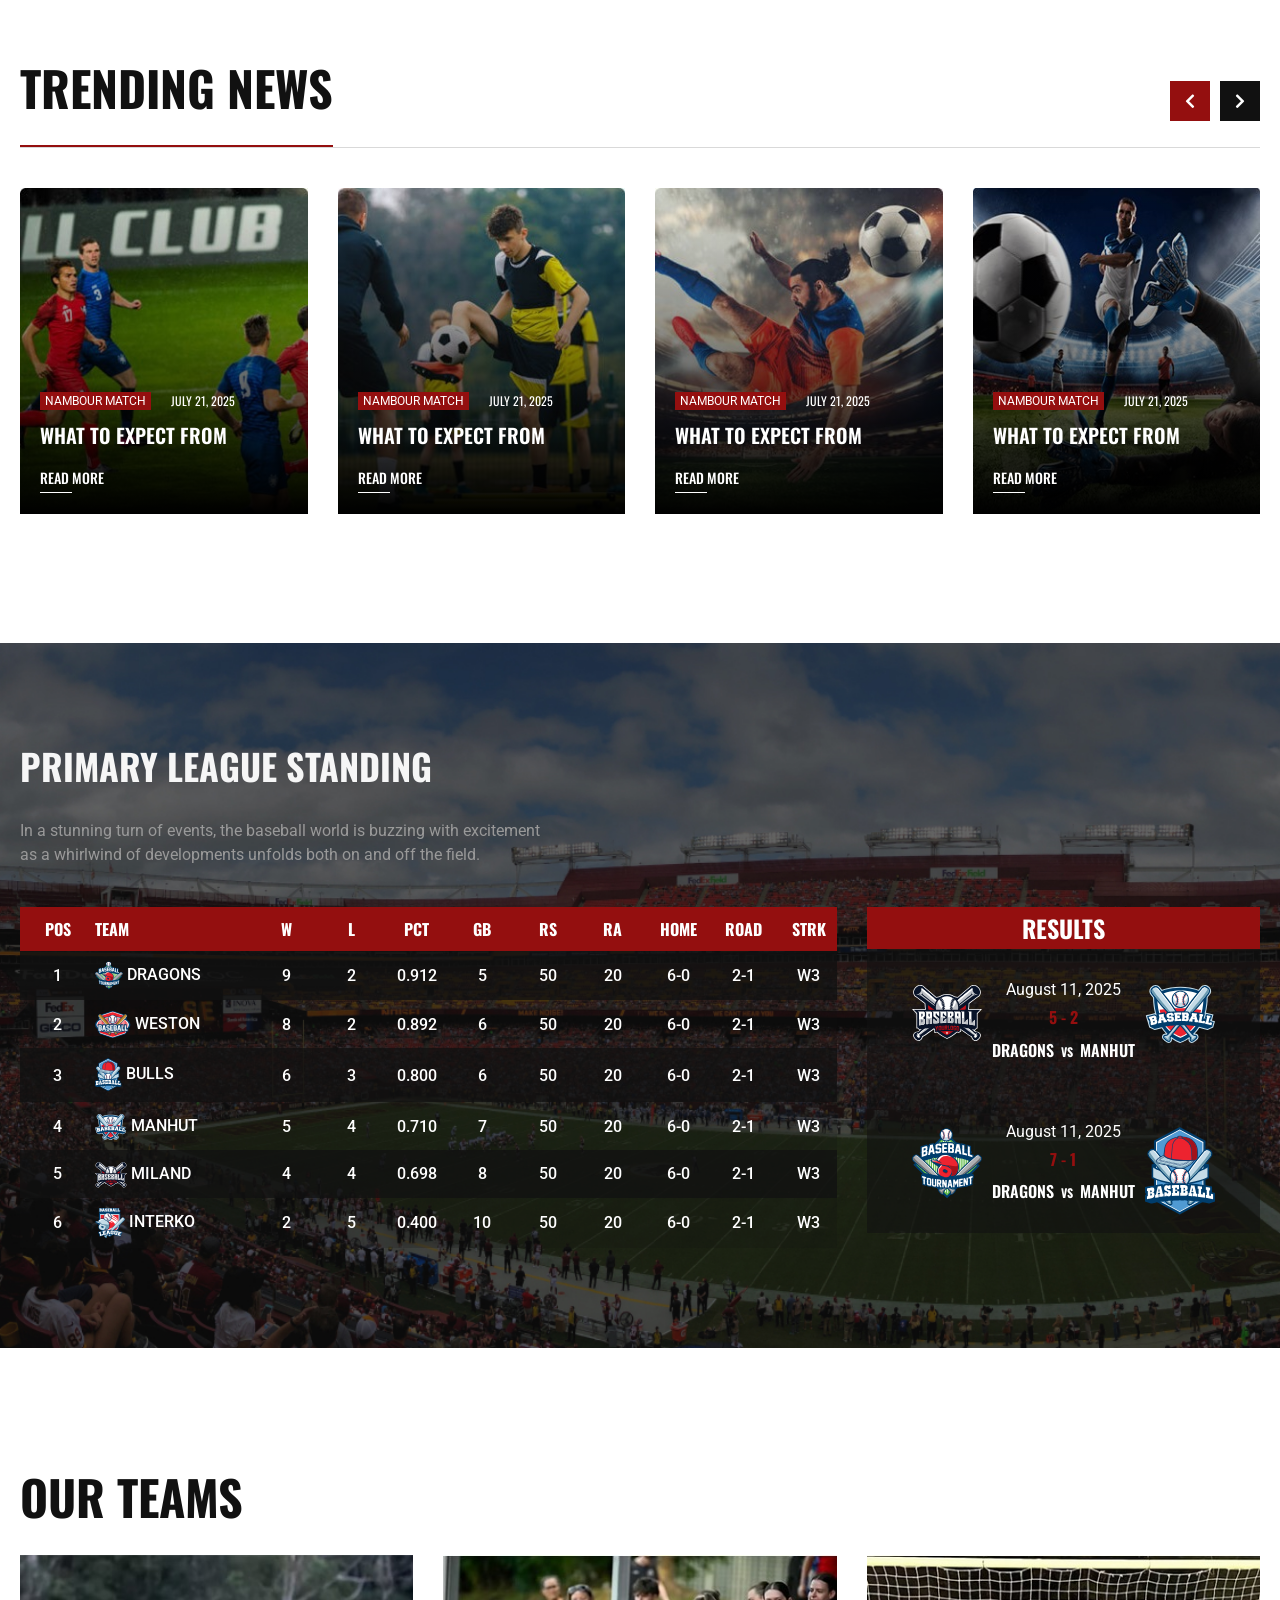
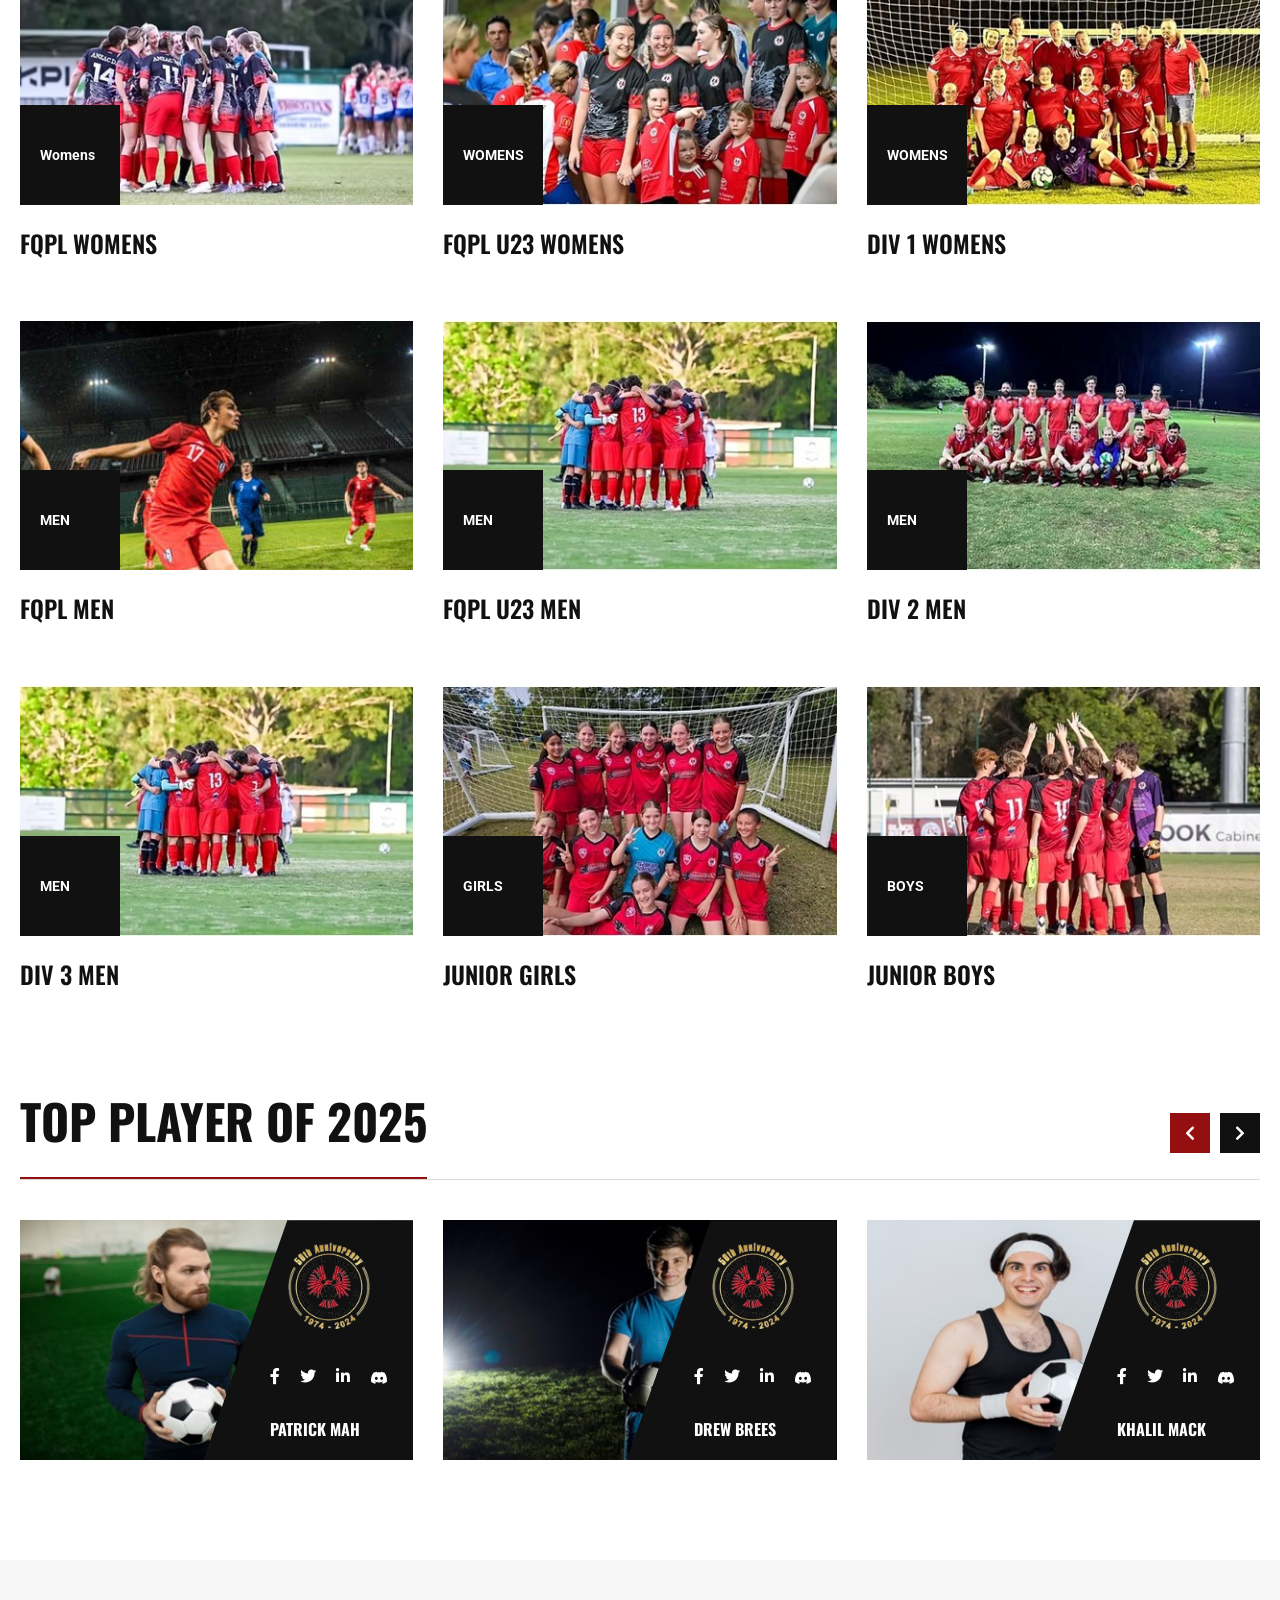
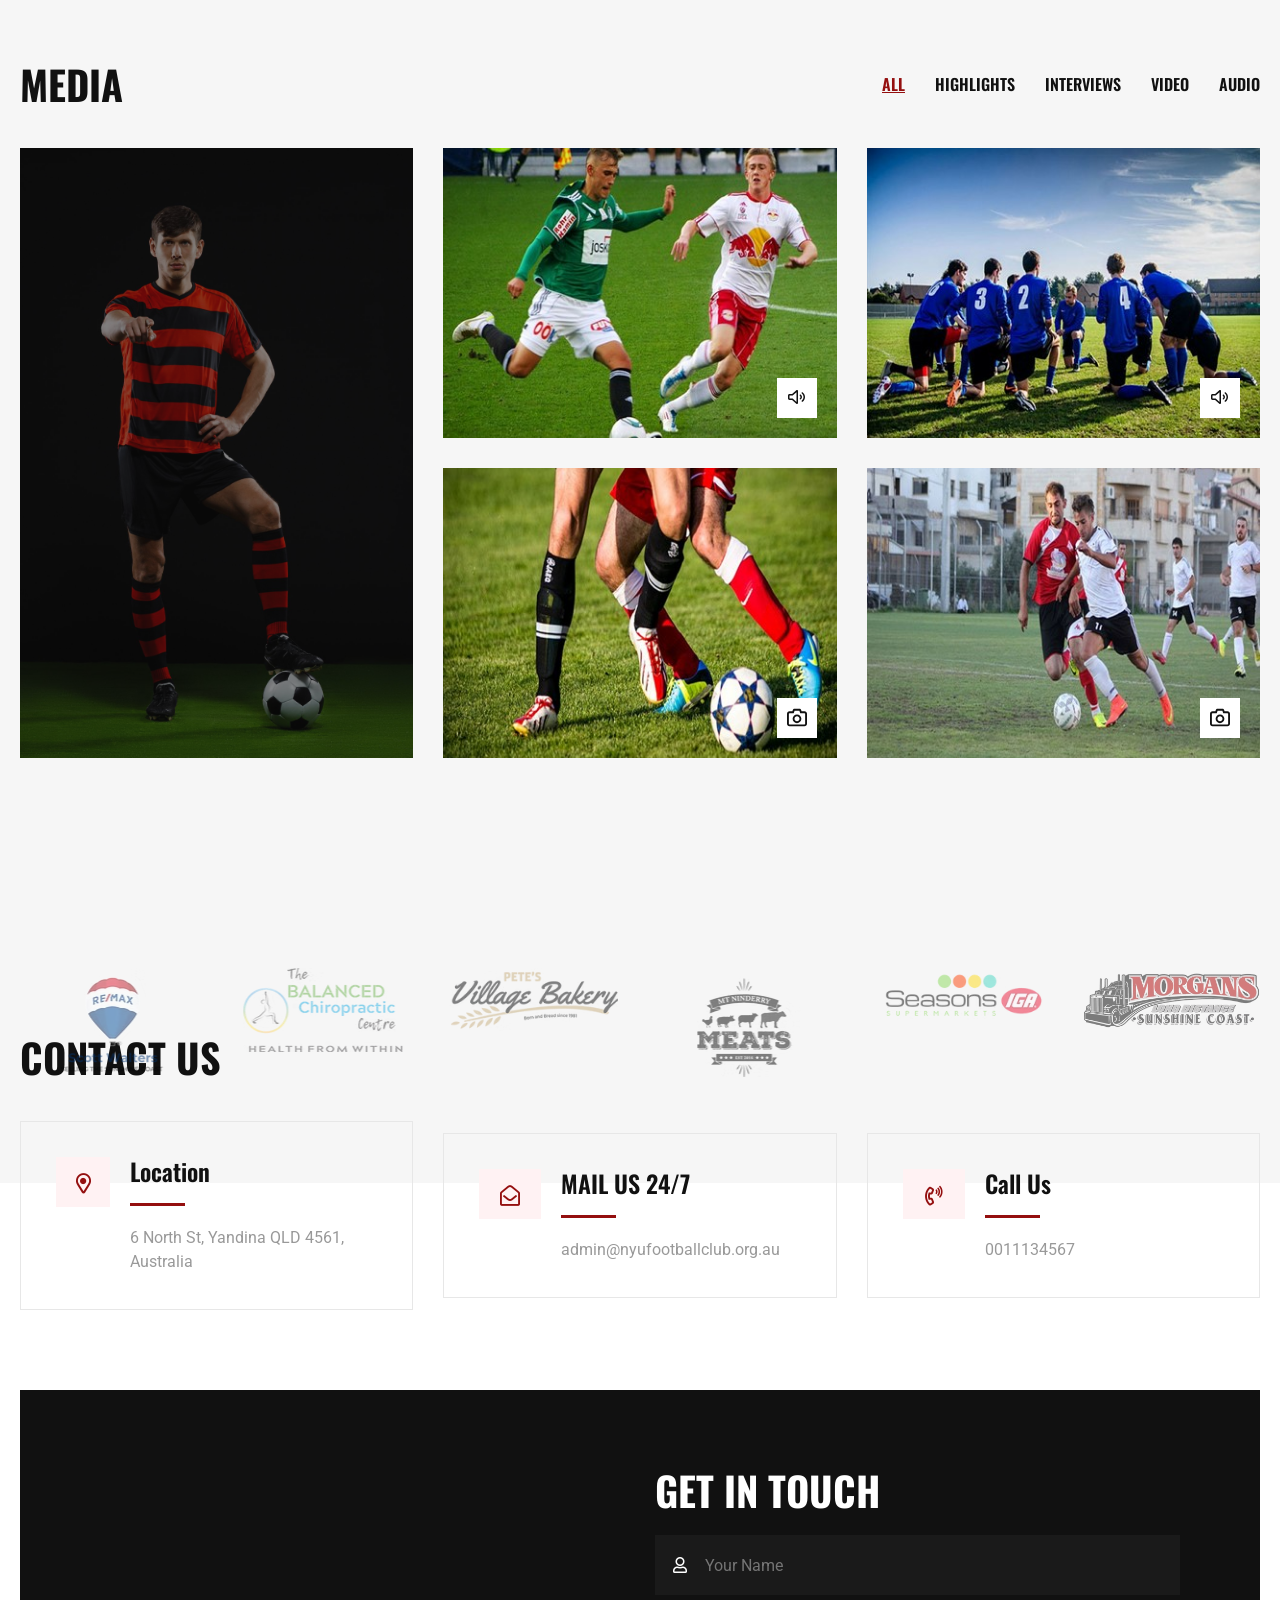
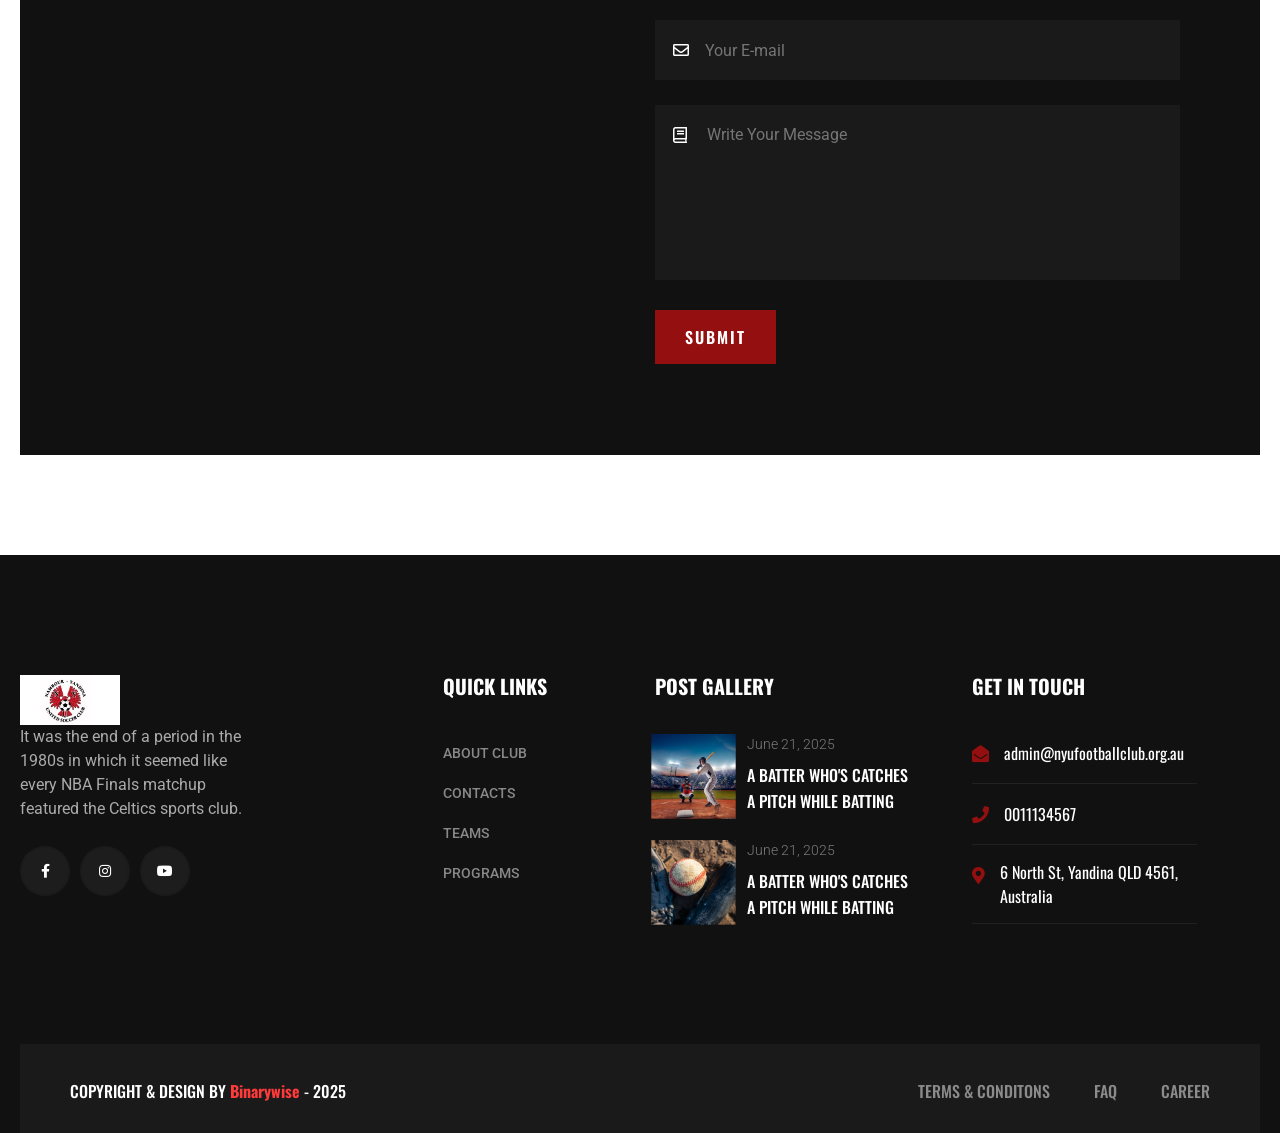
==== commit 326b7065: "ADD" ====
--- a/index.html
+++ b/index.html
@@ -227,7 +227,7 @@
                             
                         </ul>
                     </li>
-                      <li><a class="mm-link" href="contact.html">Contact</a></li>
+                      <li><a class="mm-link" href="#0">Contact</a></li>
 
                     <li class="has-dropdown firstlvl">
                         <a class="mm-link" href="#0">Shop <i class="rt-angle-down"></i></a>
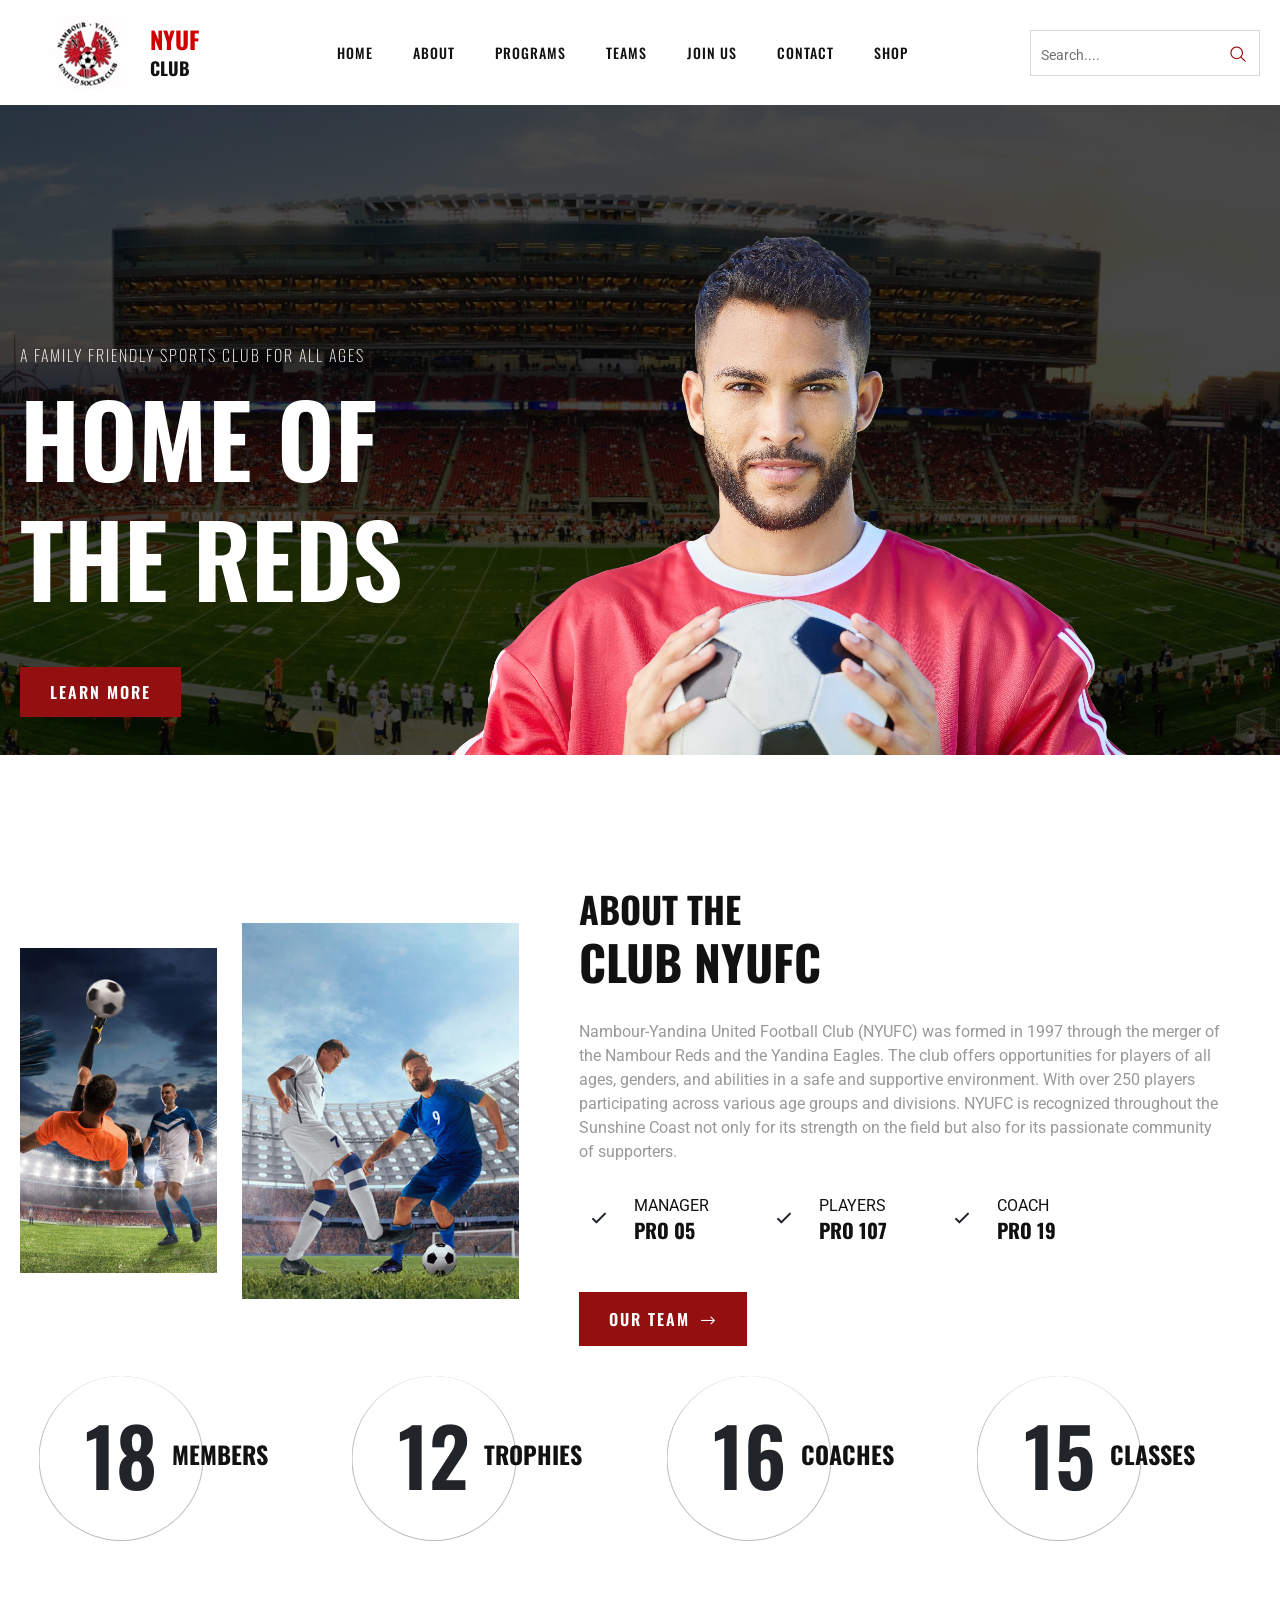
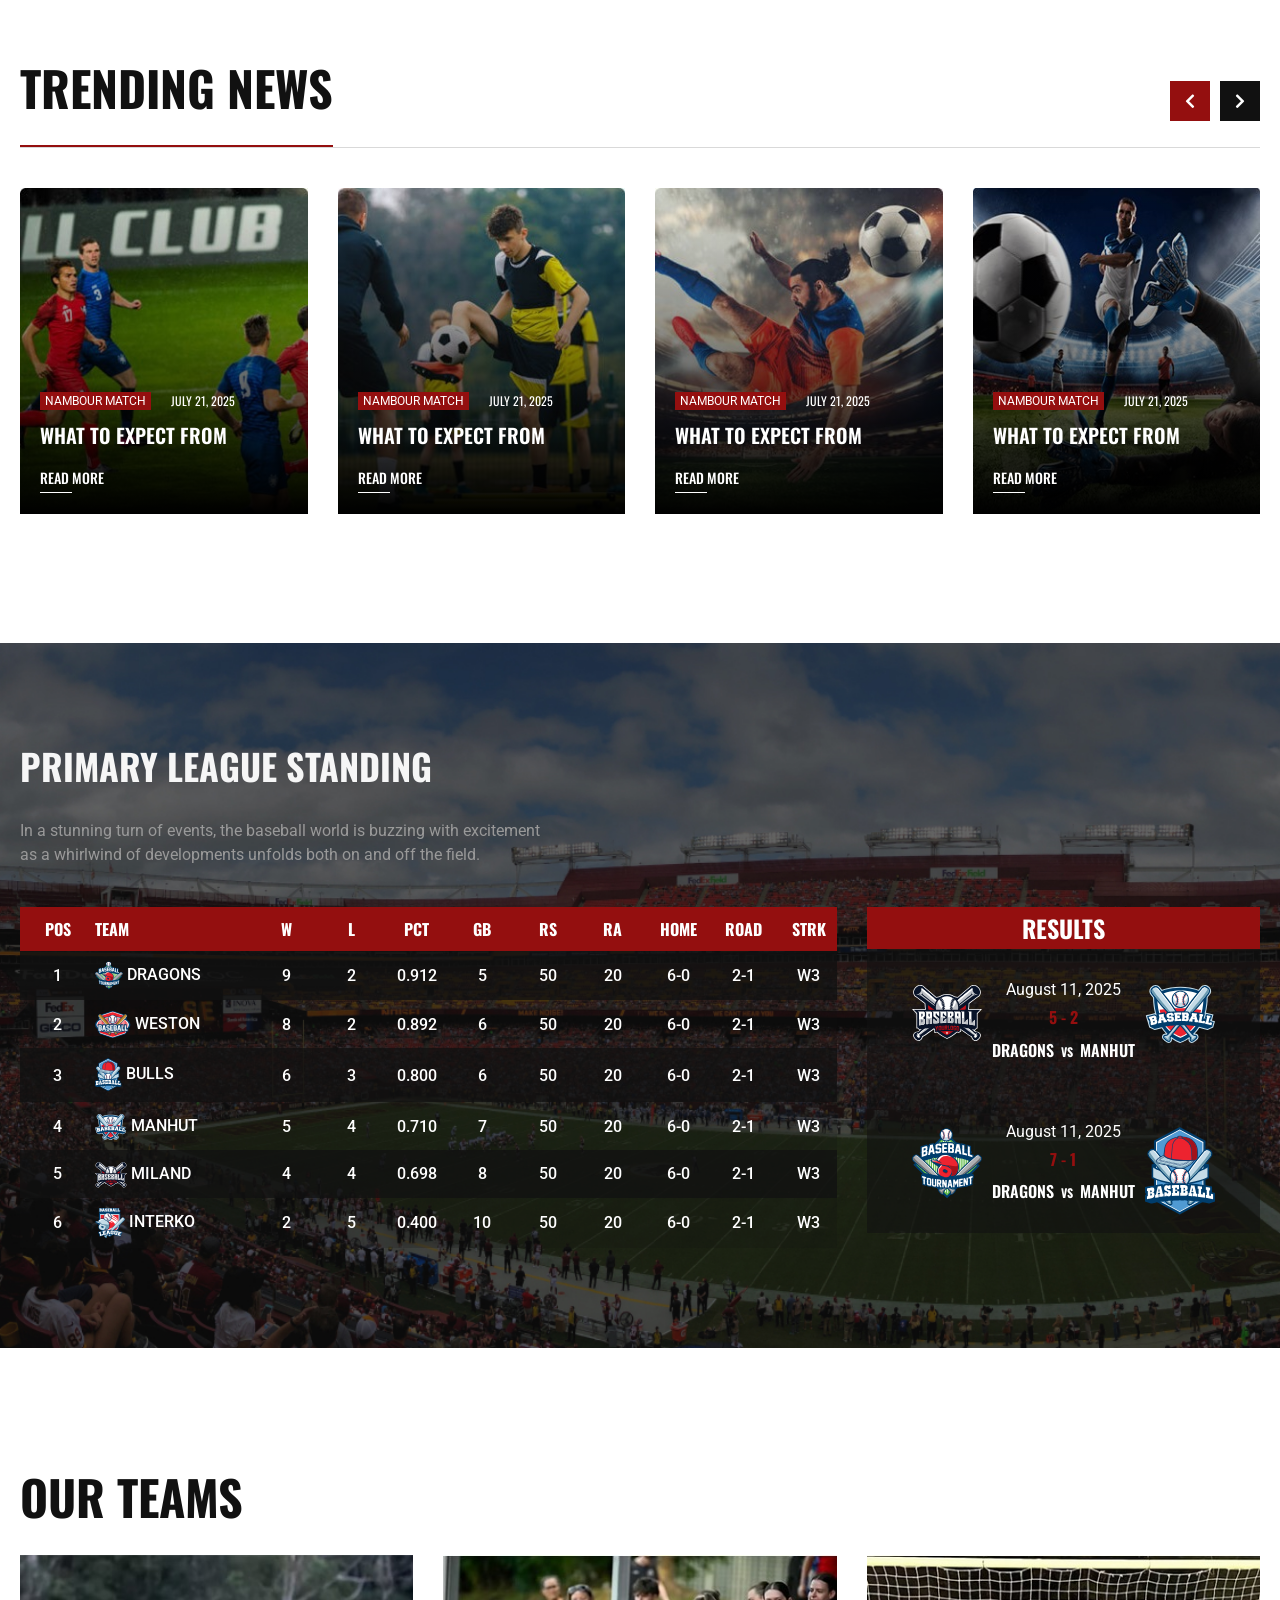
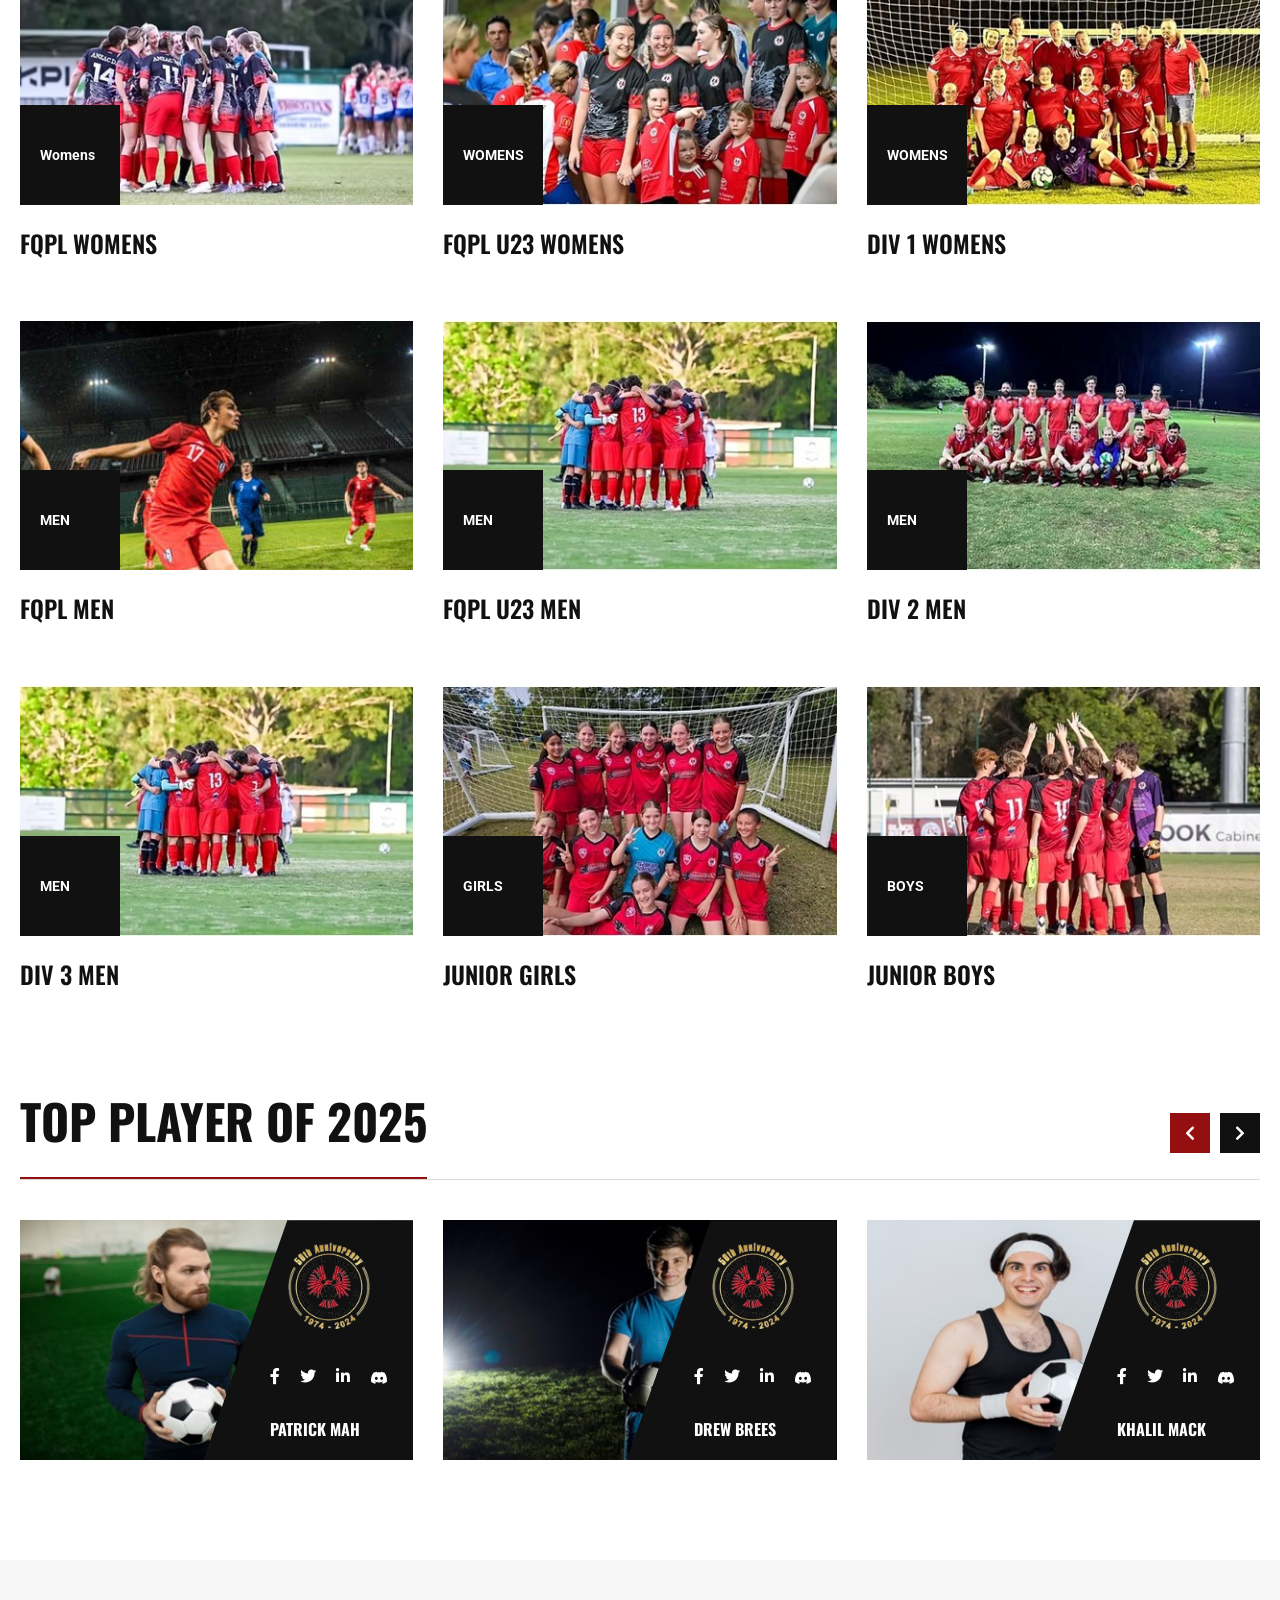
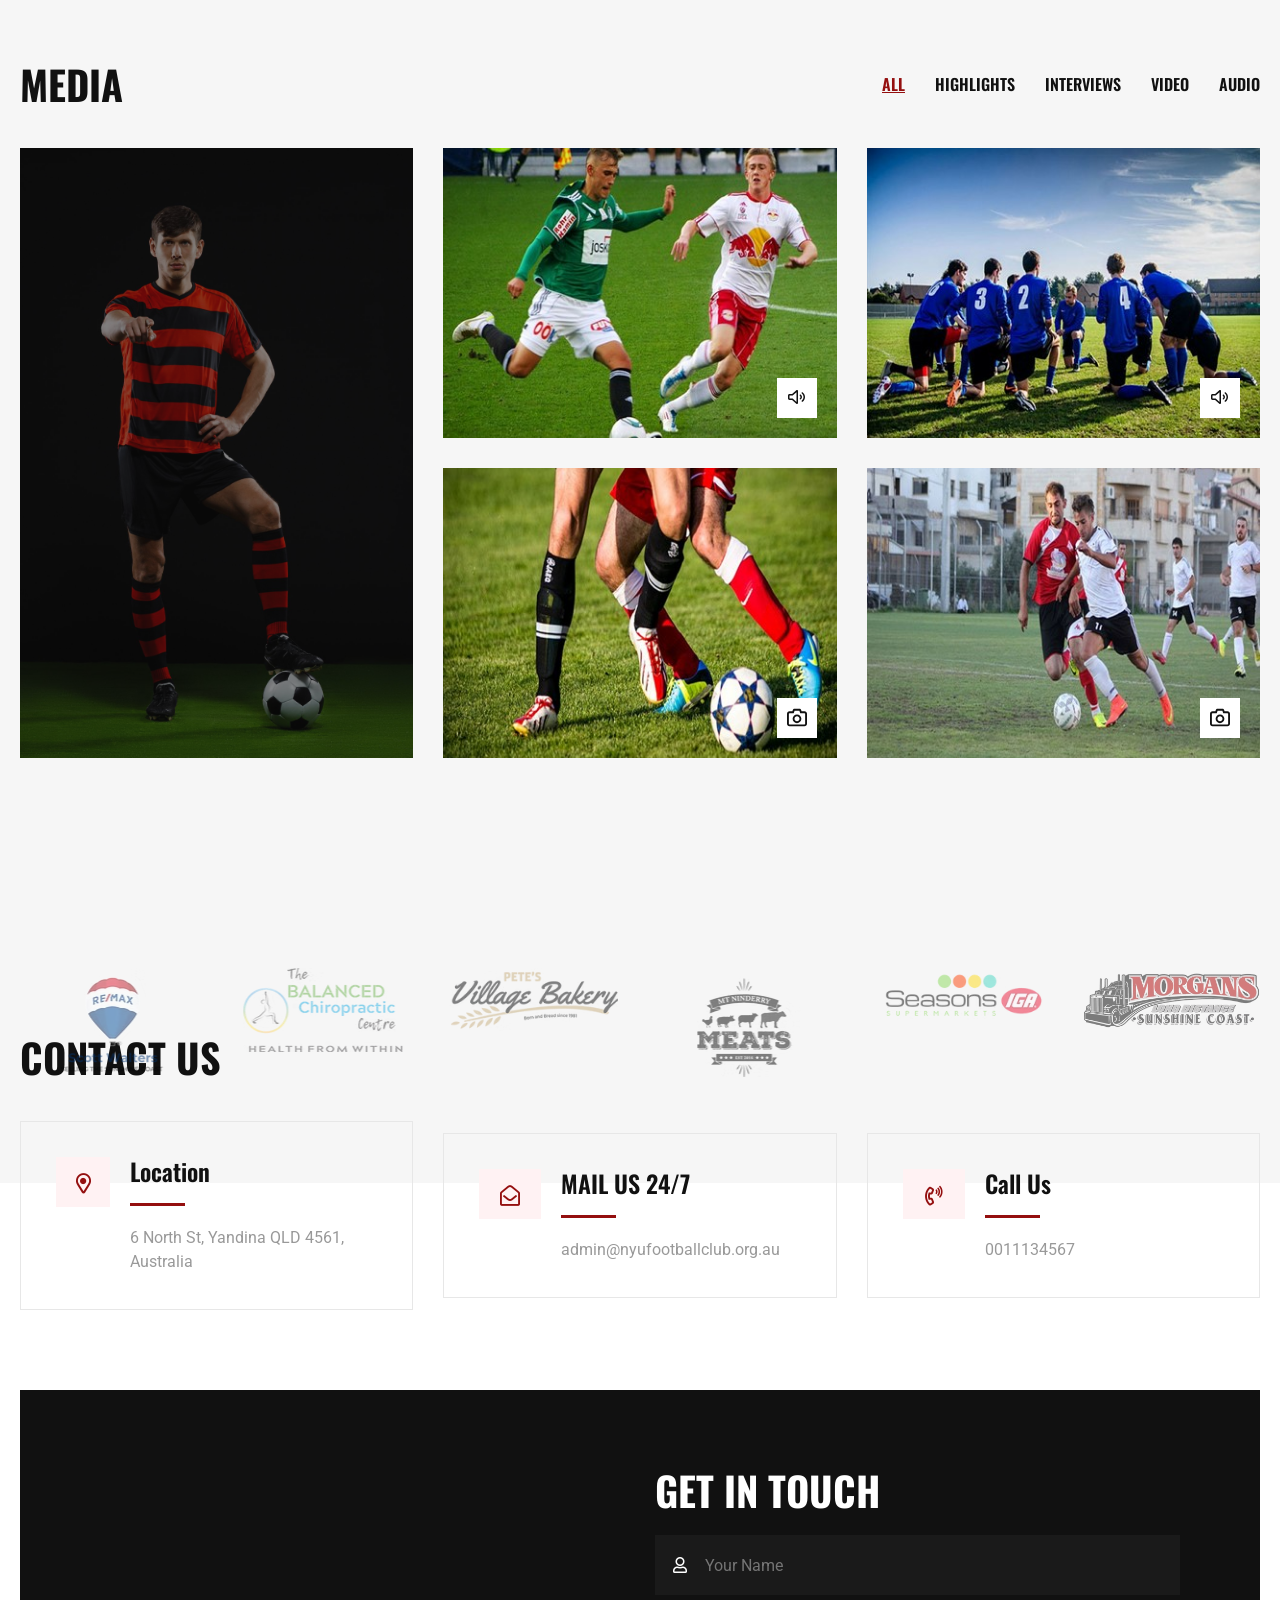
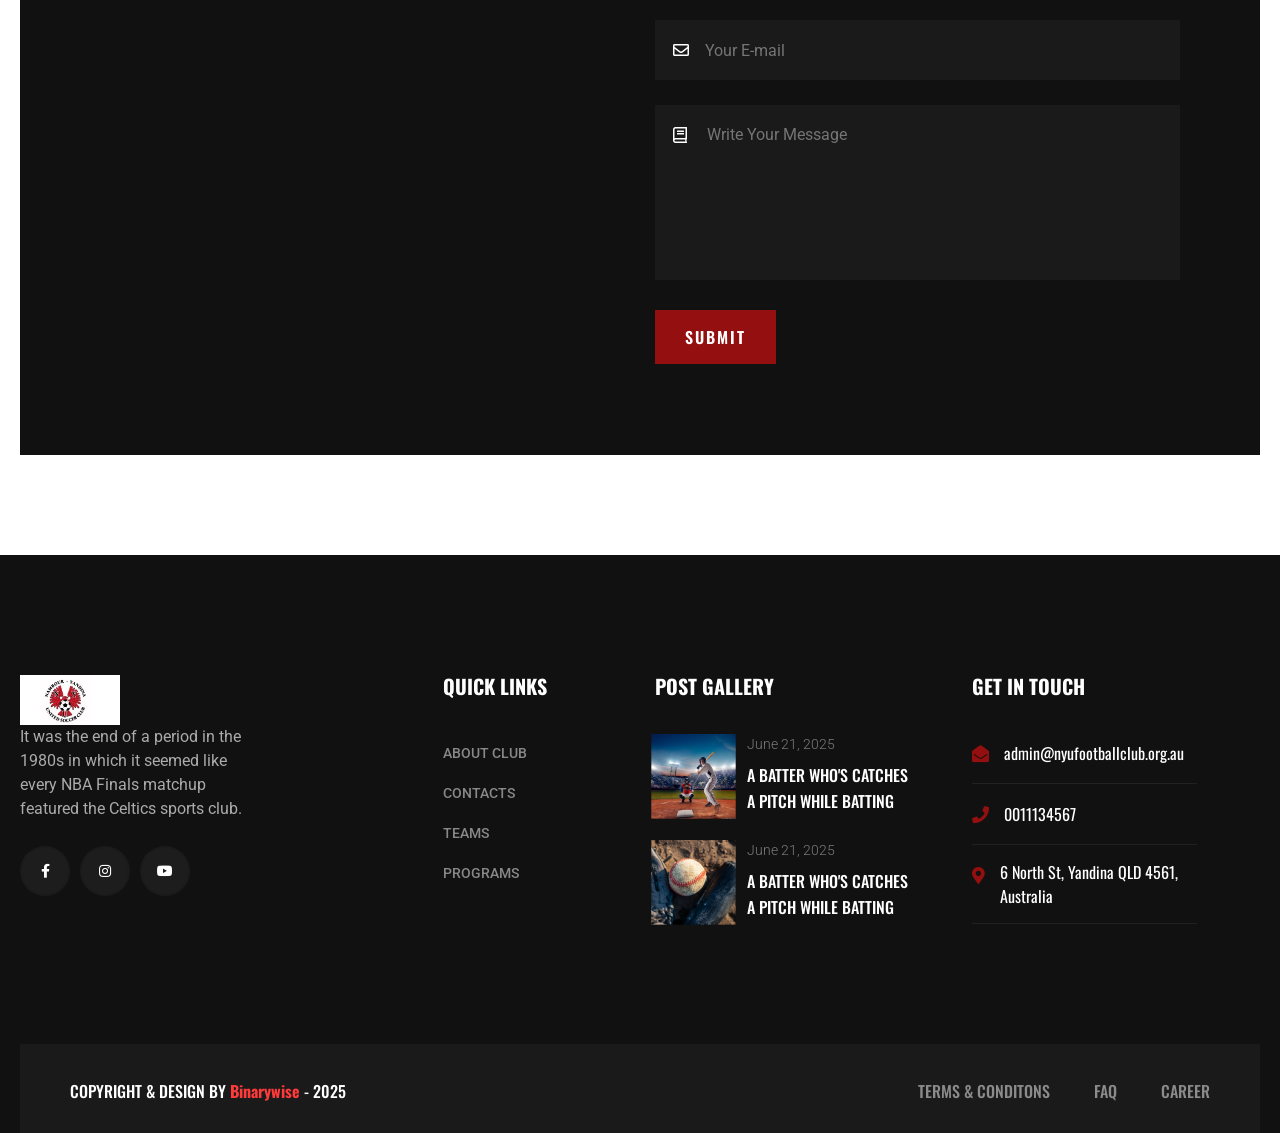
==== commit a5d677ed: "chane navbar" ====
--- a/index.html
+++ b/index.html
@@ -108,16 +108,16 @@
                                         <li class="menu-item-dropdown">
                                      <a class="menu-item" href="#0">About</a>
   <ul class="submenu">
-    <li><a href="#0">Club History</a></li>
-    <li><a href="#0">Girls with Goals</a></li>
+    <li><a href="#0">CLUB HISTORY </a></li>
+    <li><a href="#0">GIRLS WITH GOALS</a></li>
   </ul>
 </li>
 
                                        <li class="menu-item-dropdown">
   <a class="menu-item" href="#program">Programs</a>
   <ul class="submenu">
-    <li><a href="#0">School Holiday Programs</a></li>
-    <li><a href="#0">Little Reds Programs</a></li>
+    <li><a href="#0">SCHOOL HOLIDAY PROGRAMS</a></li>
+    <li><a href="#0">LITTLE REDS PROGRAMS</a></li>
   </ul>
 </li>
 
@@ -135,13 +135,13 @@
                                       <li class="menu-item-dropdown">
   <a class="menu-item" href="#contact">Shop</a>
   <ul class="submenu">
-    <li><a href="shop.html">Shop</a></li>
+    <li><a href="shop.html">SHOP</a></li>
     <!--<li><a href="#0">Product Details</a></li>
     <li><a href="#0">Cart</a></li>
     <li><a href="#0">Checkout</a></li>
     <li><a href="#0">My Account</a></li>
     <li><a href="#0">Thank You</a></li>-->
-    <li><a href="yandina.html">Yandina Market</a></li>
+    <li><a href="yandina.html">YANDINA MARKETS</a></li>
   </ul>
 </li>
 
@@ -192,10 +192,10 @@
         <li class="mega-dropdown-li">
             <ul class="mega-dropdown-ul">
                 <li class="dropdown-li">
-                    <a class="dropdown-link" href="#0">Club History</a>
+                    <a class="dropdown-link" href="#0">CLUB HISTORY</a>
                 </li>
                 <li class="dropdown-li">
-                    <a class="dropdown-link" href="#0">Girls With Goals</a>
+                    <a class="dropdown-link" href="#0">GIRLS WITH GOALS</a>
                 </li>
             </ul>
         </li>
@@ -207,10 +207,10 @@
         <li class="mega-dropdown-li">
             <ul class="mega-dropdown-ul">
                 <li class="dropdown-li">
-                    <a class="dropdown-link" href="#0">School Holiday Programs</a>
+                    <a class="dropdown-link" href="#0">SCHOOL HOLIDAY Programs</a>
                 </li>
                 <li class="dropdown-li">
-                    <a class="dropdown-link" href="#0">Little Reds Programs</a>
+                    <a class="dropdown-link" href="#0">LITTLE REDS PROGRAMS</a>
                 </li>
             </ul>
         </li>
@@ -220,10 +220,10 @@
   <li class="has-dropdown firstlvl">
                         <a class="mm-link" href="#0">Join Us <i class="rt-angle-down"></i></a>
                         <ul class="sub-menu">
-                            <li><a href="#0">Players</a></li>
-                            <li><a href="#0">Coaching</a></li>
-                            <li><a href="#0">Volunteer</a></li>
-                            <li><a href="#0">Sponsor</a></li>
+                            <li><a href="#0">PLAYERS</a></li>
+    <li><a href="#0">COACHING</a></li>
+    <li><a href="#0">VOLUNTEER</a></li>
+    <li><a href="#0">SPONSOR</a></li>
                             
                         </ul>
                     </li>
--- a/assets/css/main.css
+++ b/assets/css/main.css
@@ -27915,3 +27915,22 @@
 }
 
 
+
+/* Force submenu links to match main menu links */
+/* Main menu and submenu uniform style */
+/* Menu and Submenu links - unified style */
+/* Make submenu font same as main menu */
+/* Make submenu font same as main menu */
+.nav__menu a,
+.nav__menu .submenu a {
+   
+    font-size: 14px;                   /* Same size */
+    font-weight: 600;                  /* Bold like main menu */
+}
+
+/* Hover color for all menu and submenu links */
+.nav__menu a:hover,
+.nav__menu .submenu a:hover {
+    color: #c41d2d;  /* Dark red hover */
+}
+
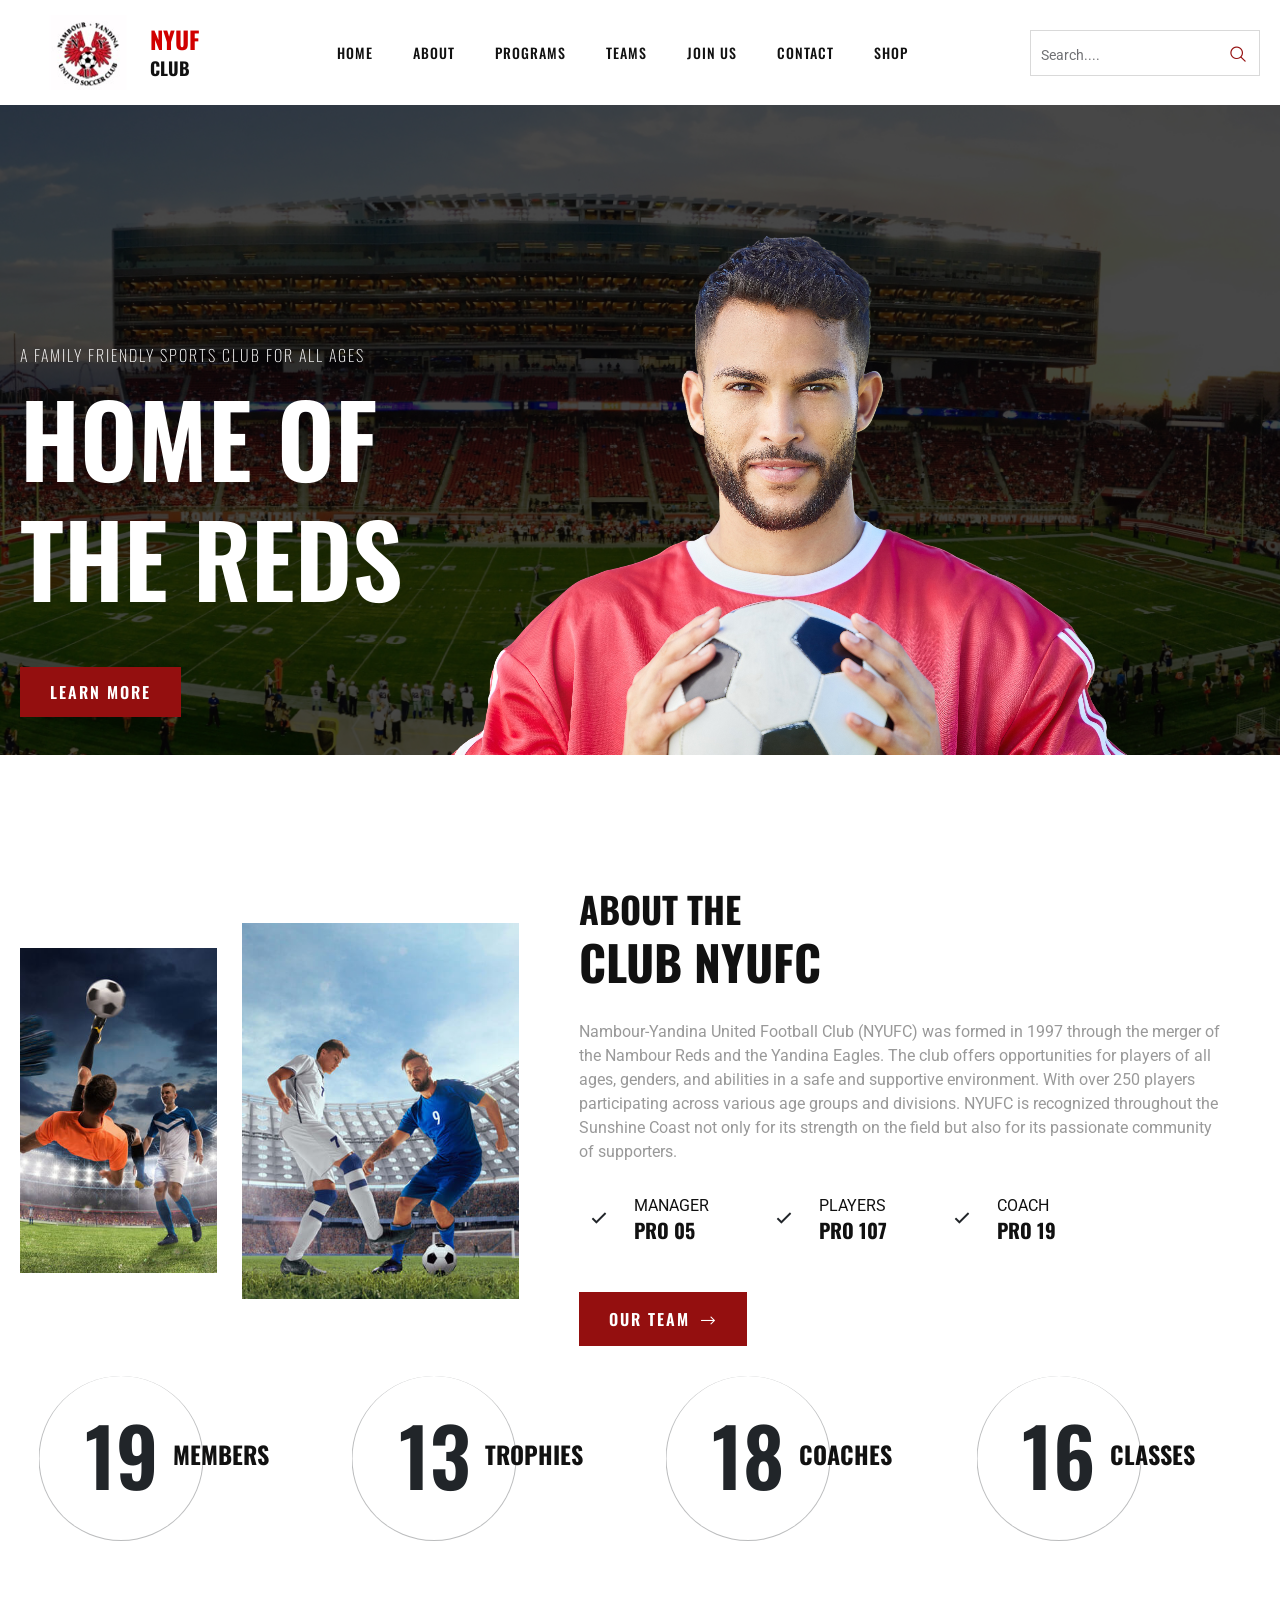
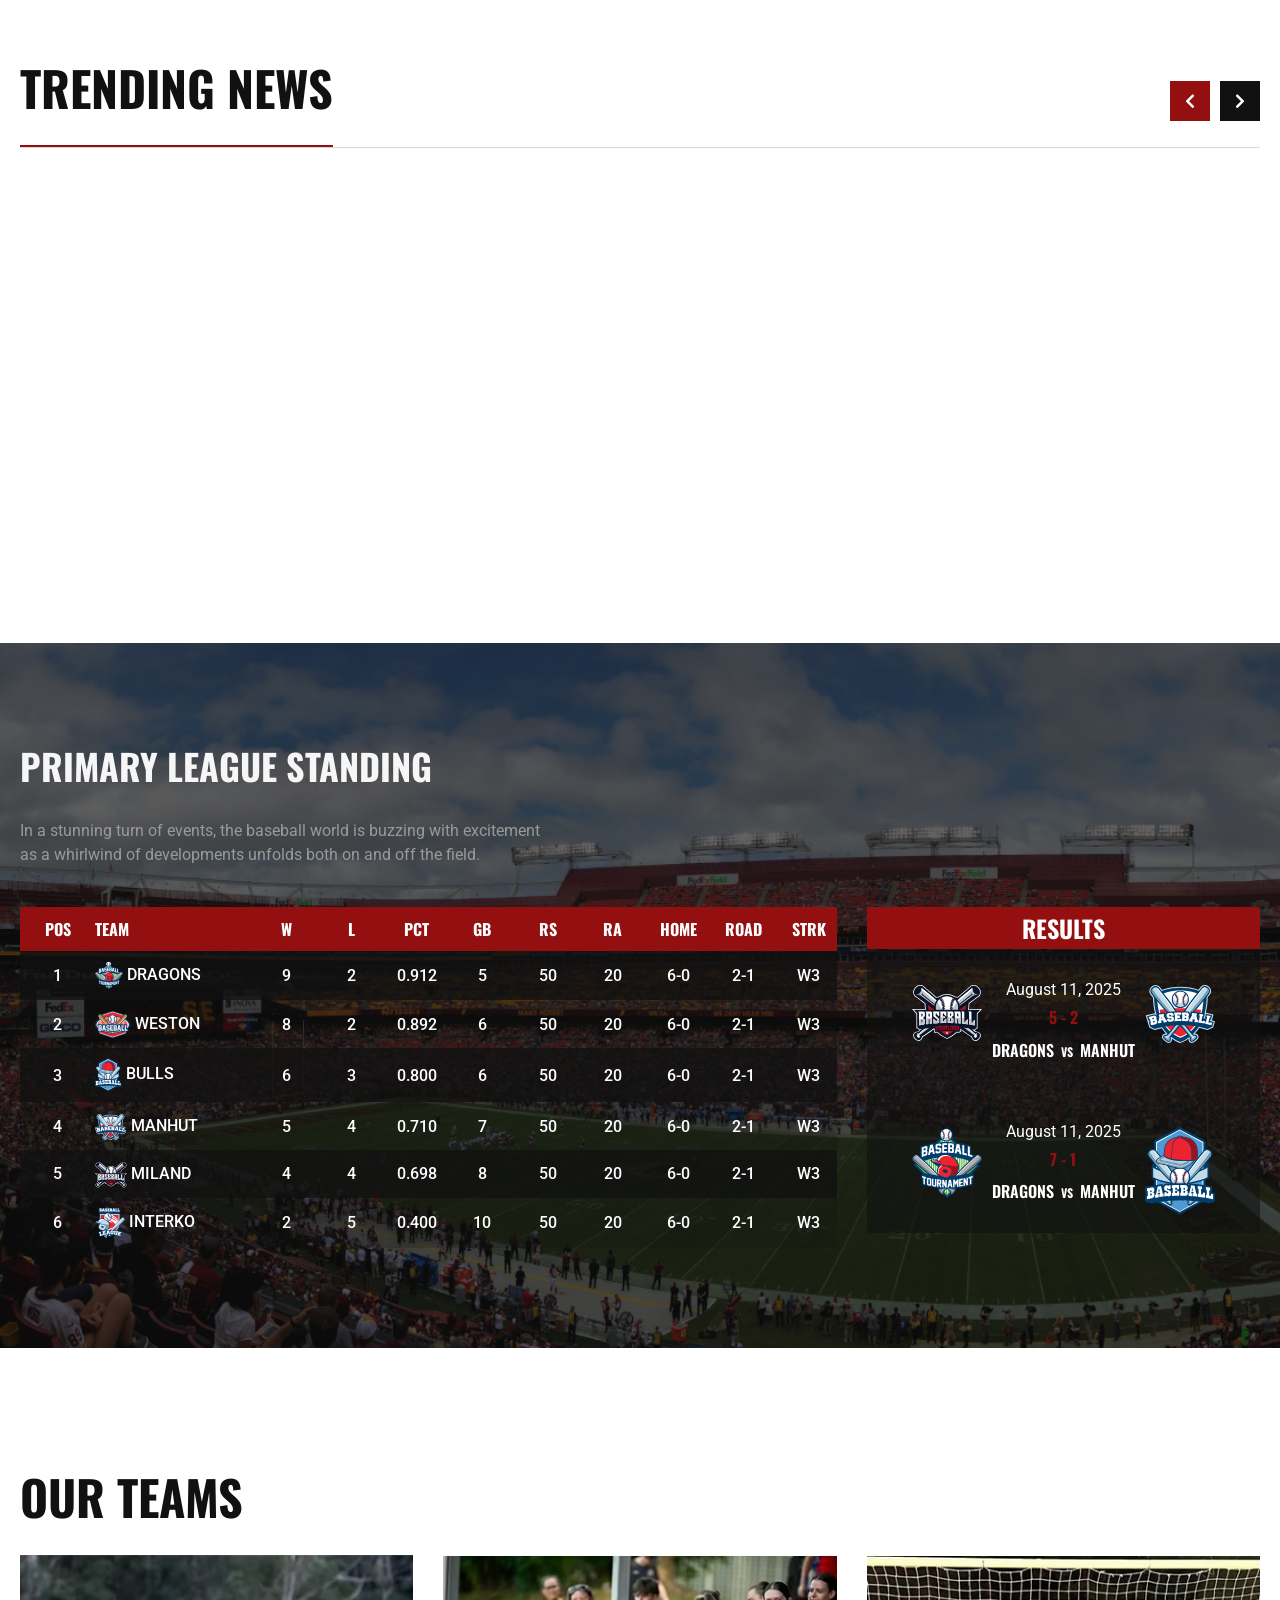
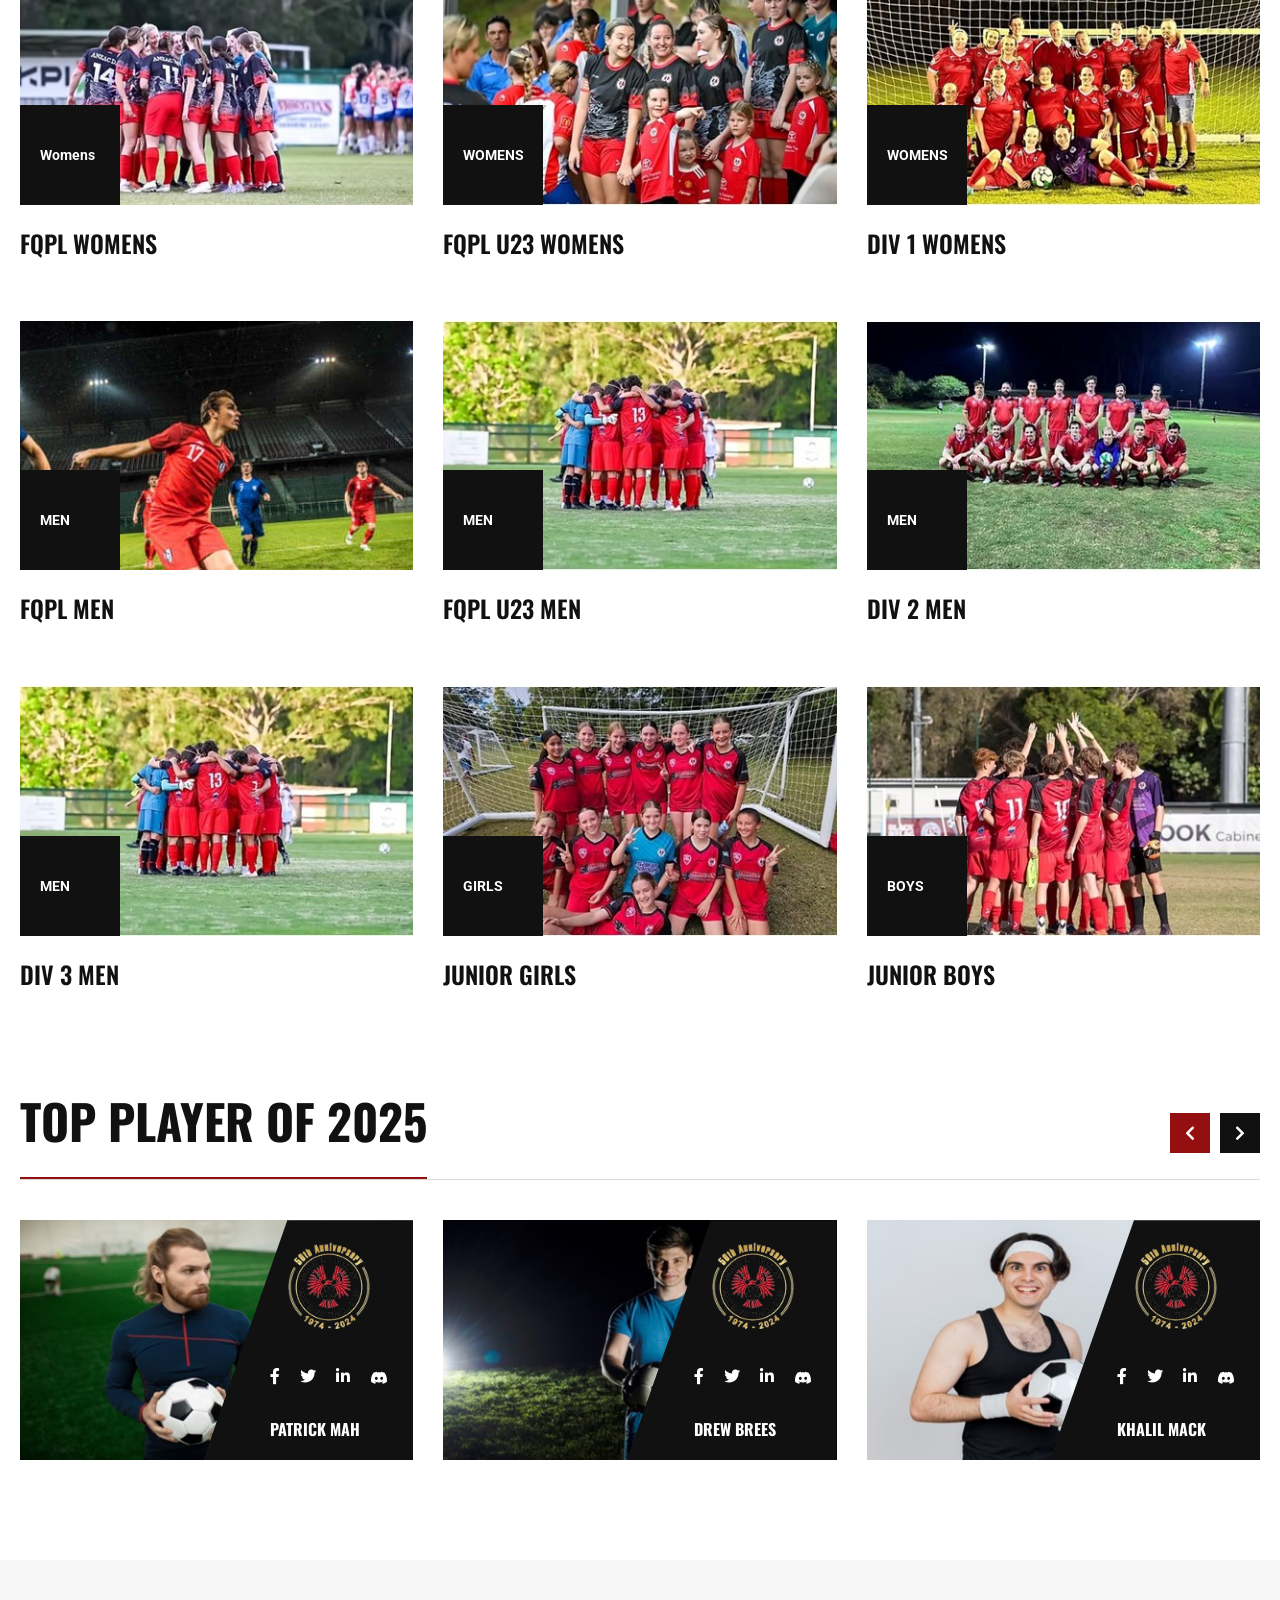
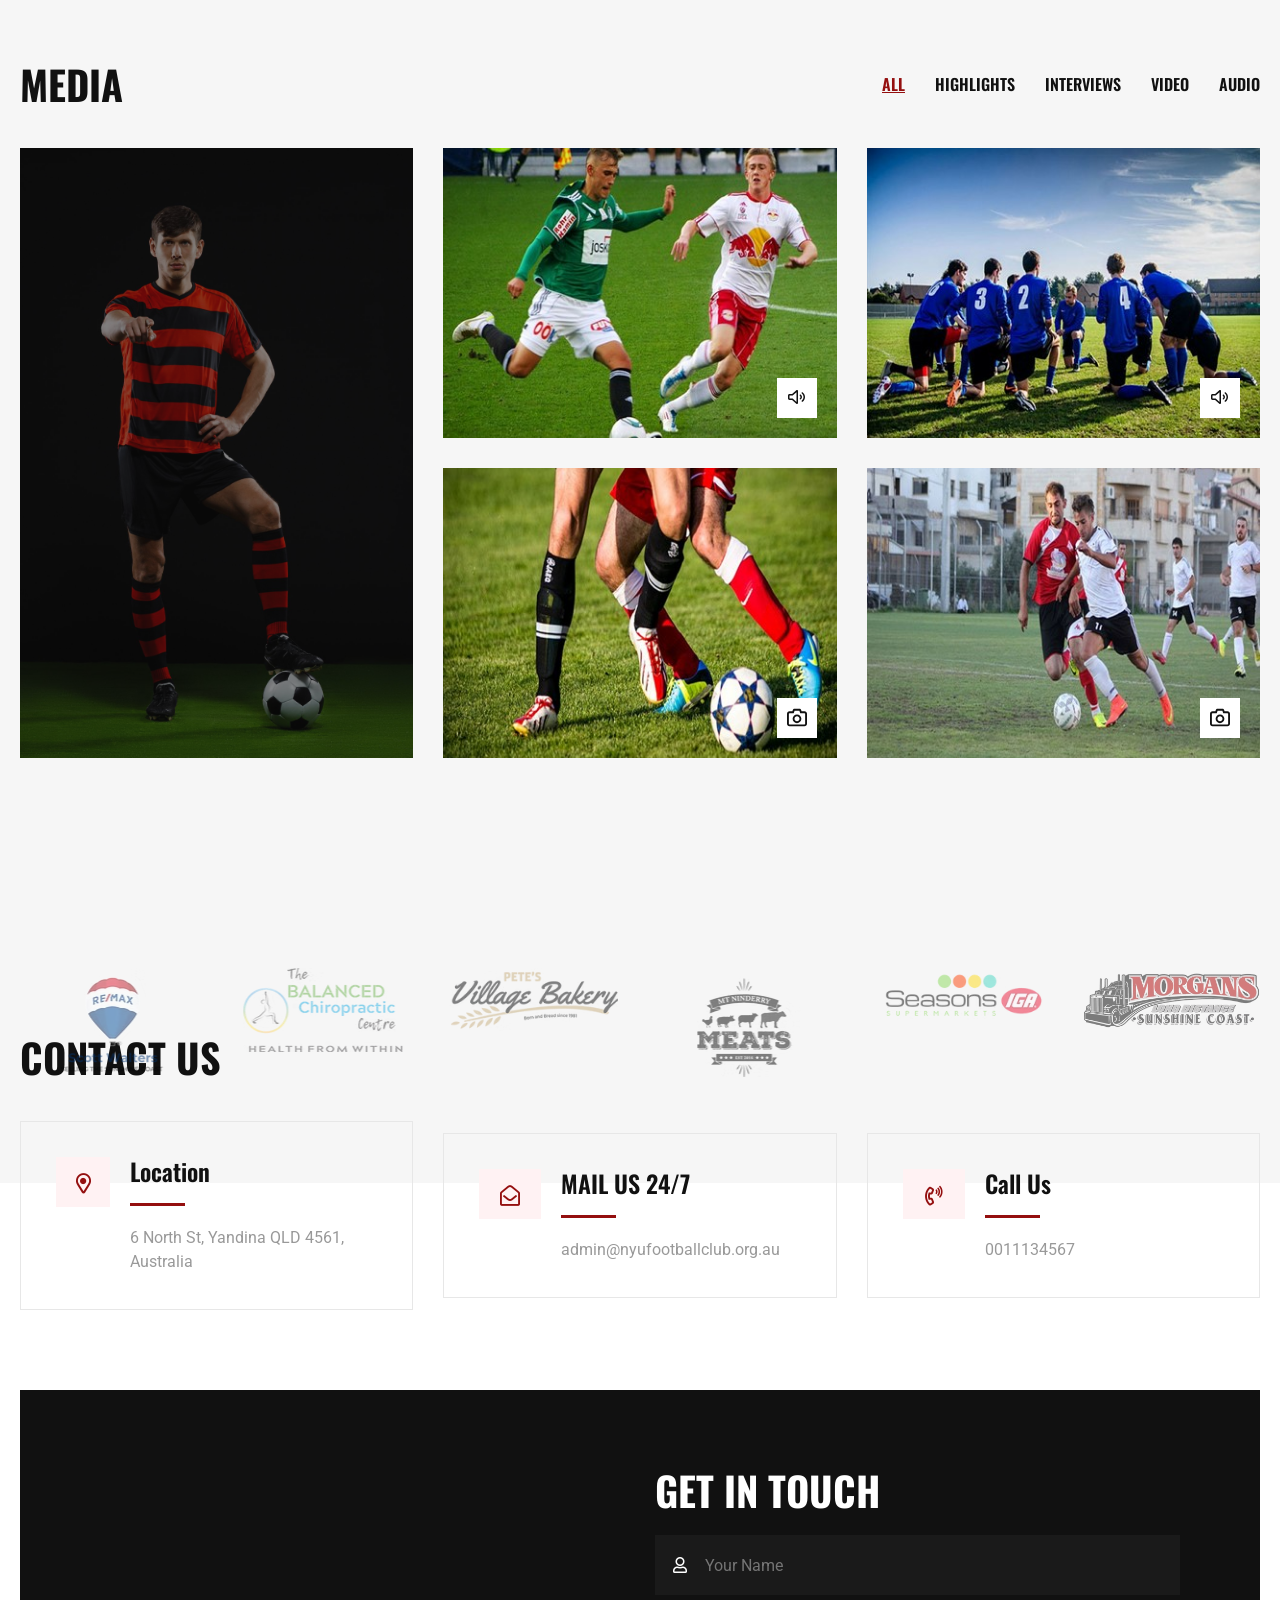
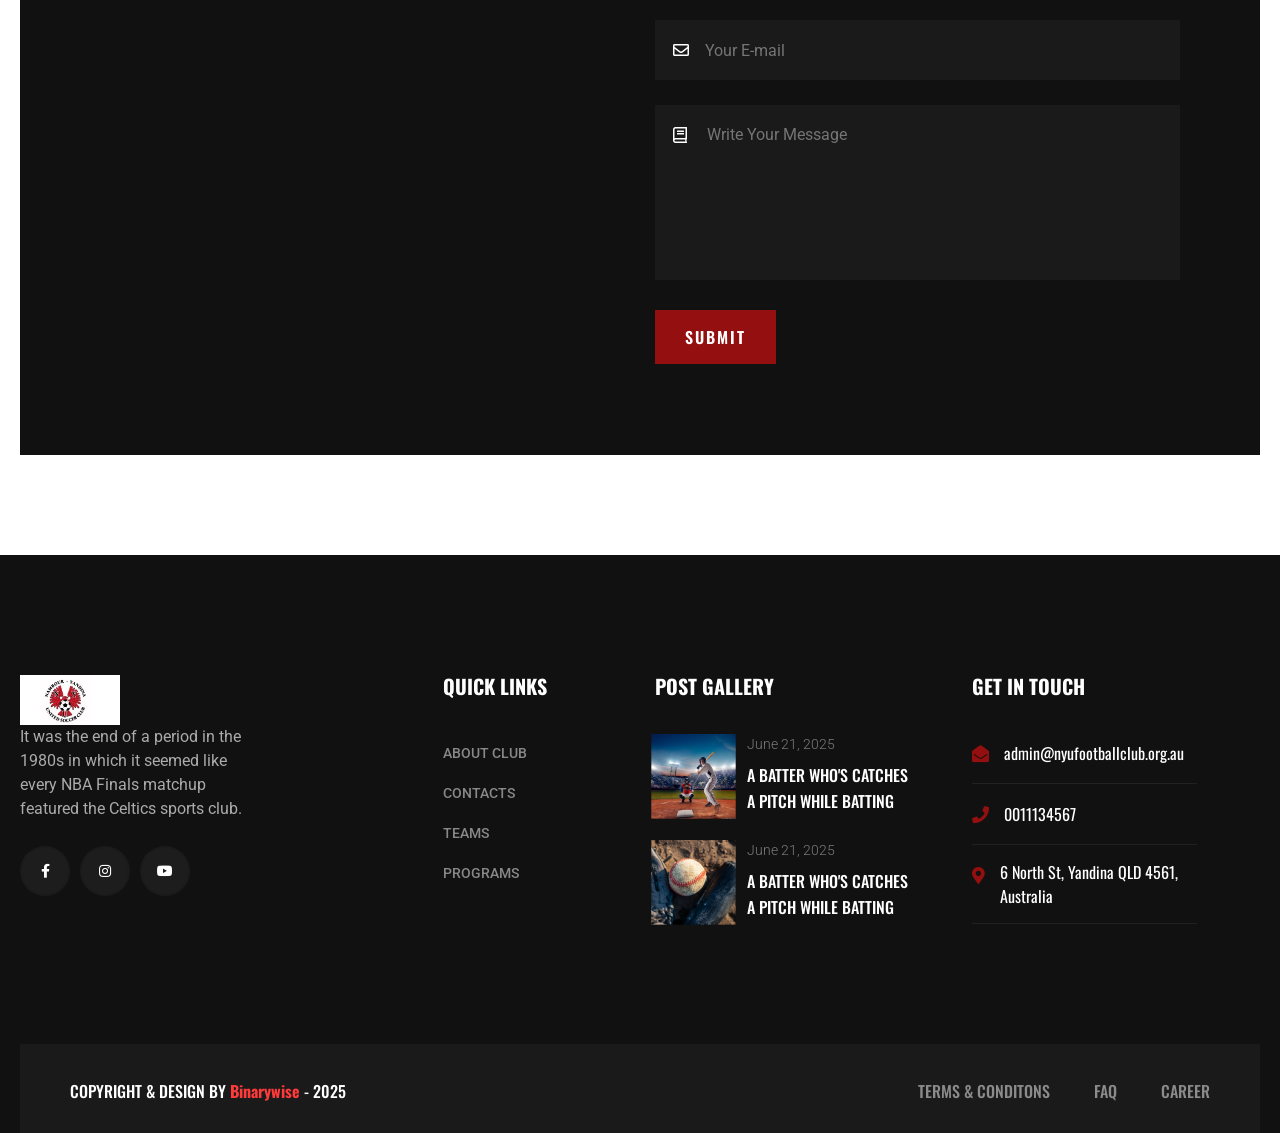
==== commit 8286fc9d: "change index" ====
--- a/index.html
+++ b/index.html
@@ -123,7 +123,7 @@
 
                                         <li><a class="menu-item" href="#0">Teams</a></li>
                                        <li class="menu-item-dropdown">
-  <a class="menu-item" href="#team">Join Us</a>
+  <a class="menu-item" href="#0">Join Us</a>
   <ul class="submenu">
     <li><a href="#0">PLAYERS</a></li>
     <li><a href="#0">COACHING</a></li>
--- a/assets/css/main.css
+++ b/assets/css/main.css
@@ -27931,6 +27931,7 @@
 /* Hover color for all menu and submenu links */
 .nav__menu a:hover,
 .nav__menu .submenu a:hover {
-    color: #c41d2d;  /* Dark red hover */
-}
-
+    color: #c41d2d !important;  /* Force hover color */
+}
+
+
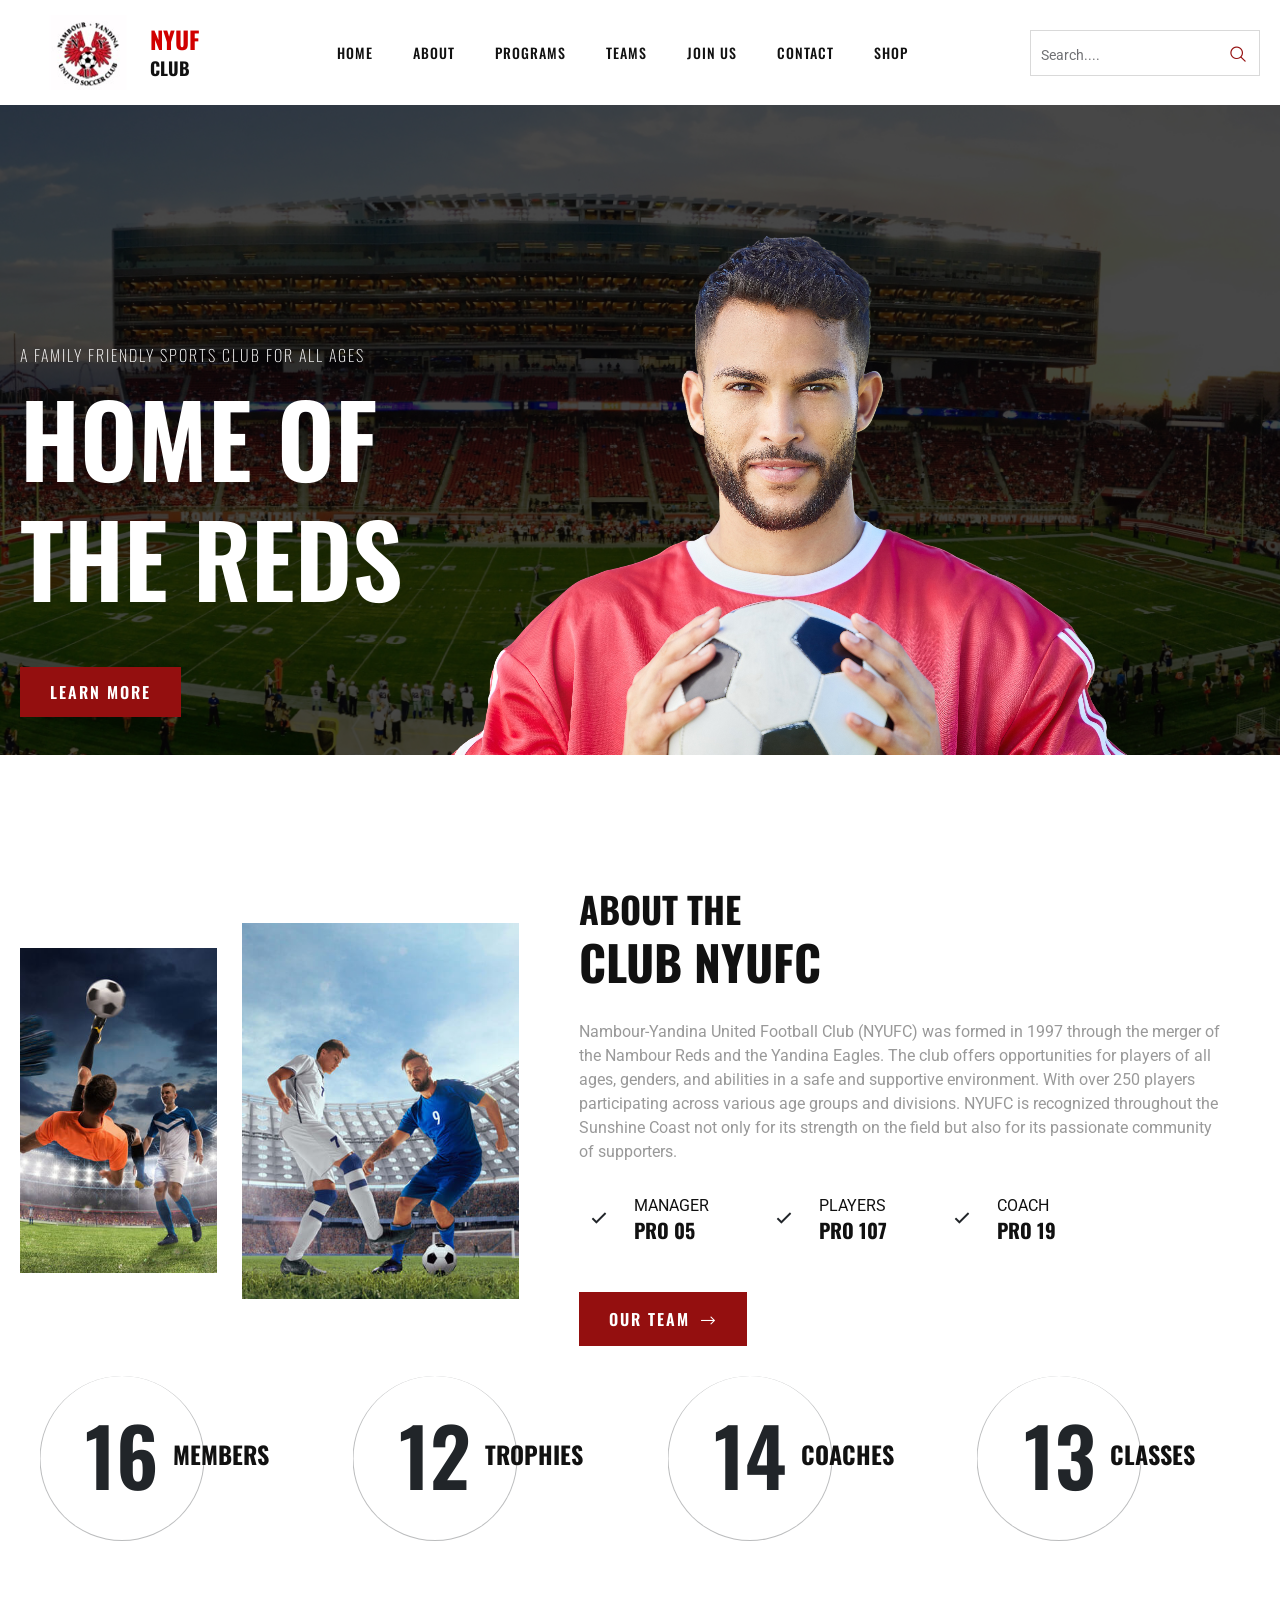
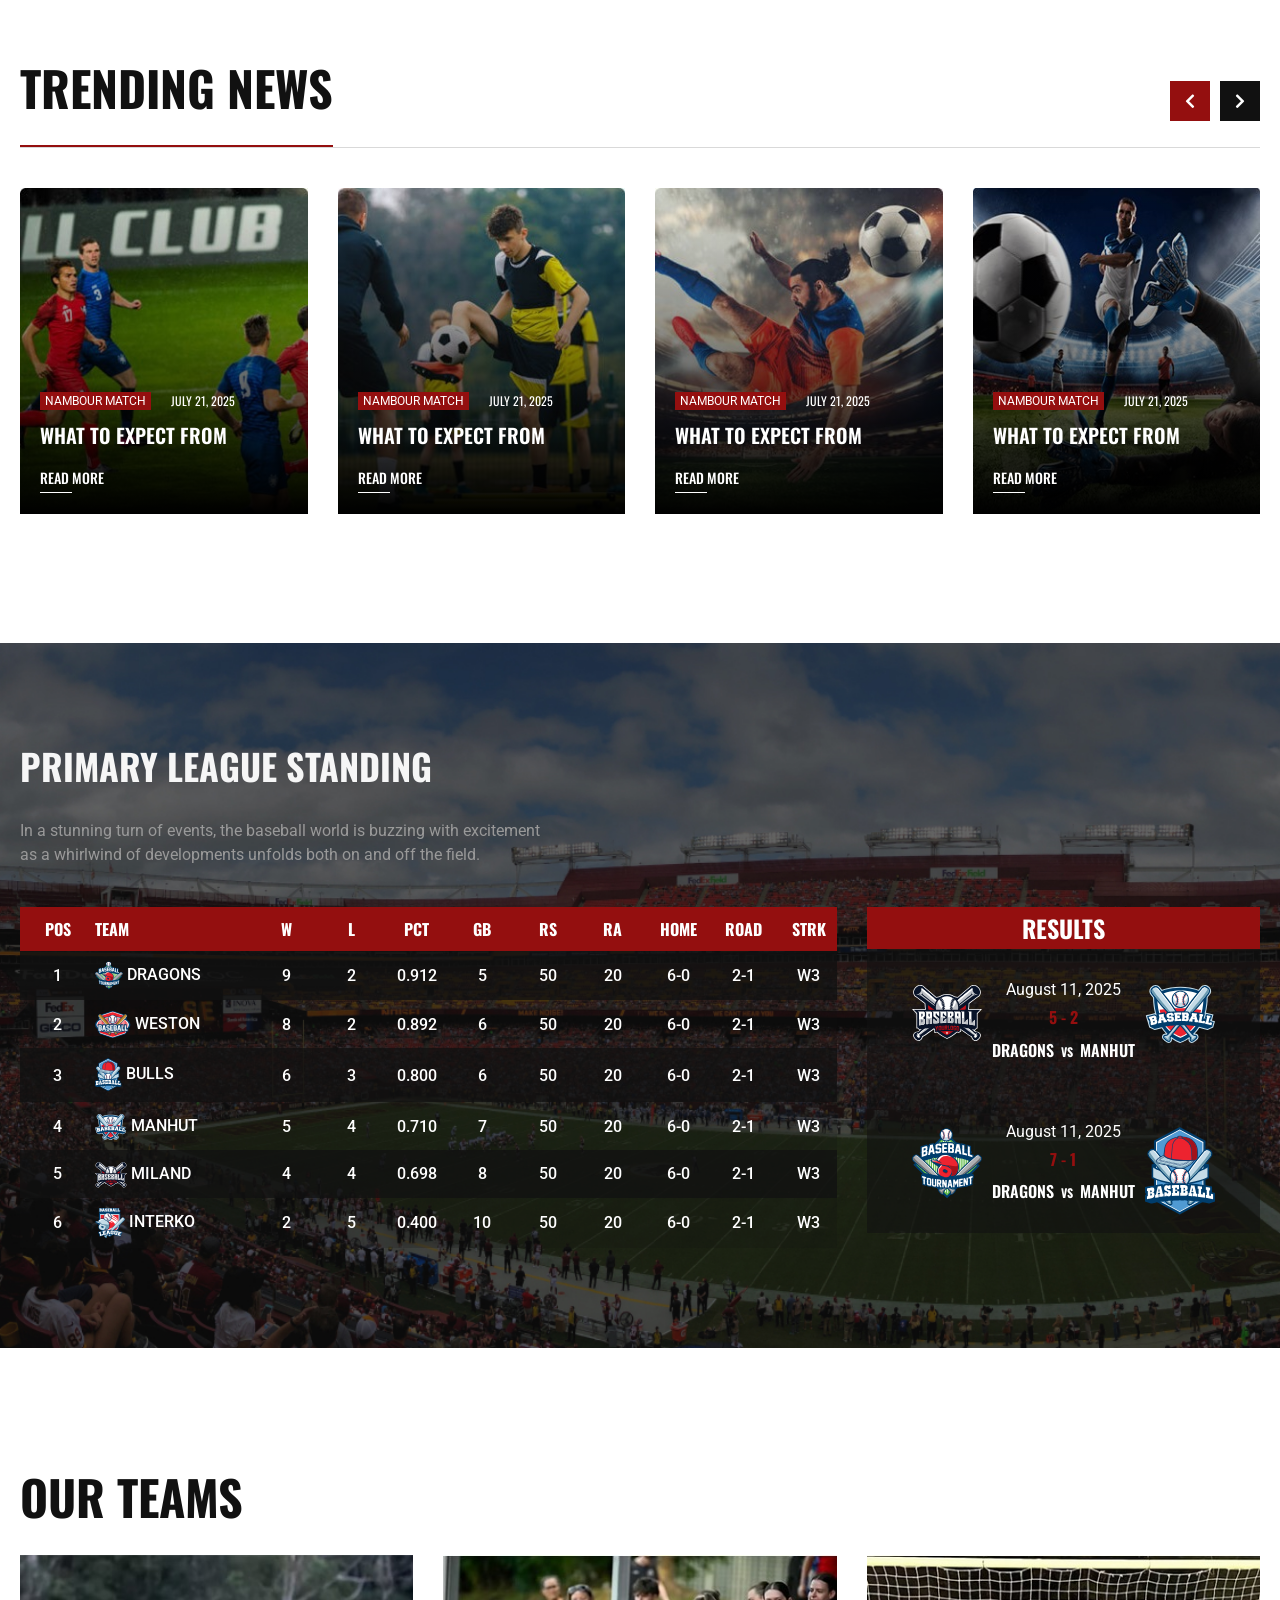
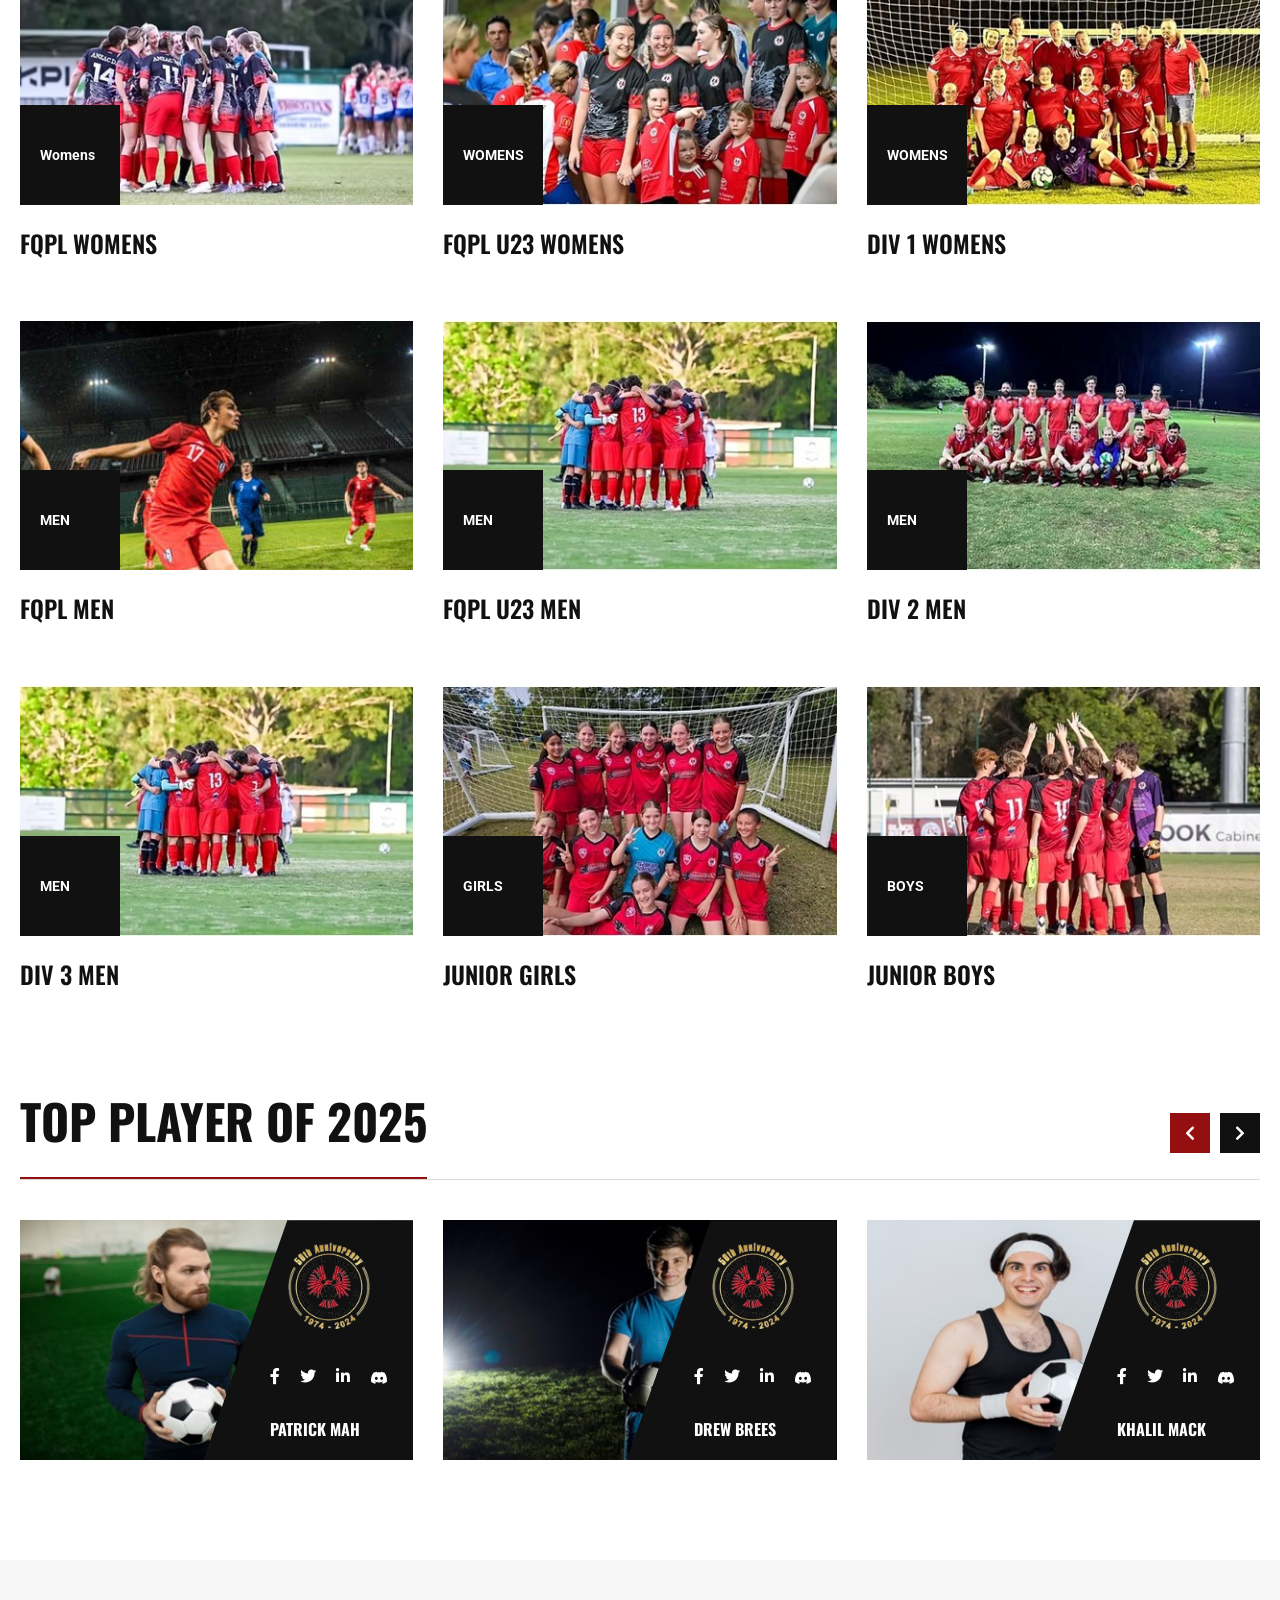
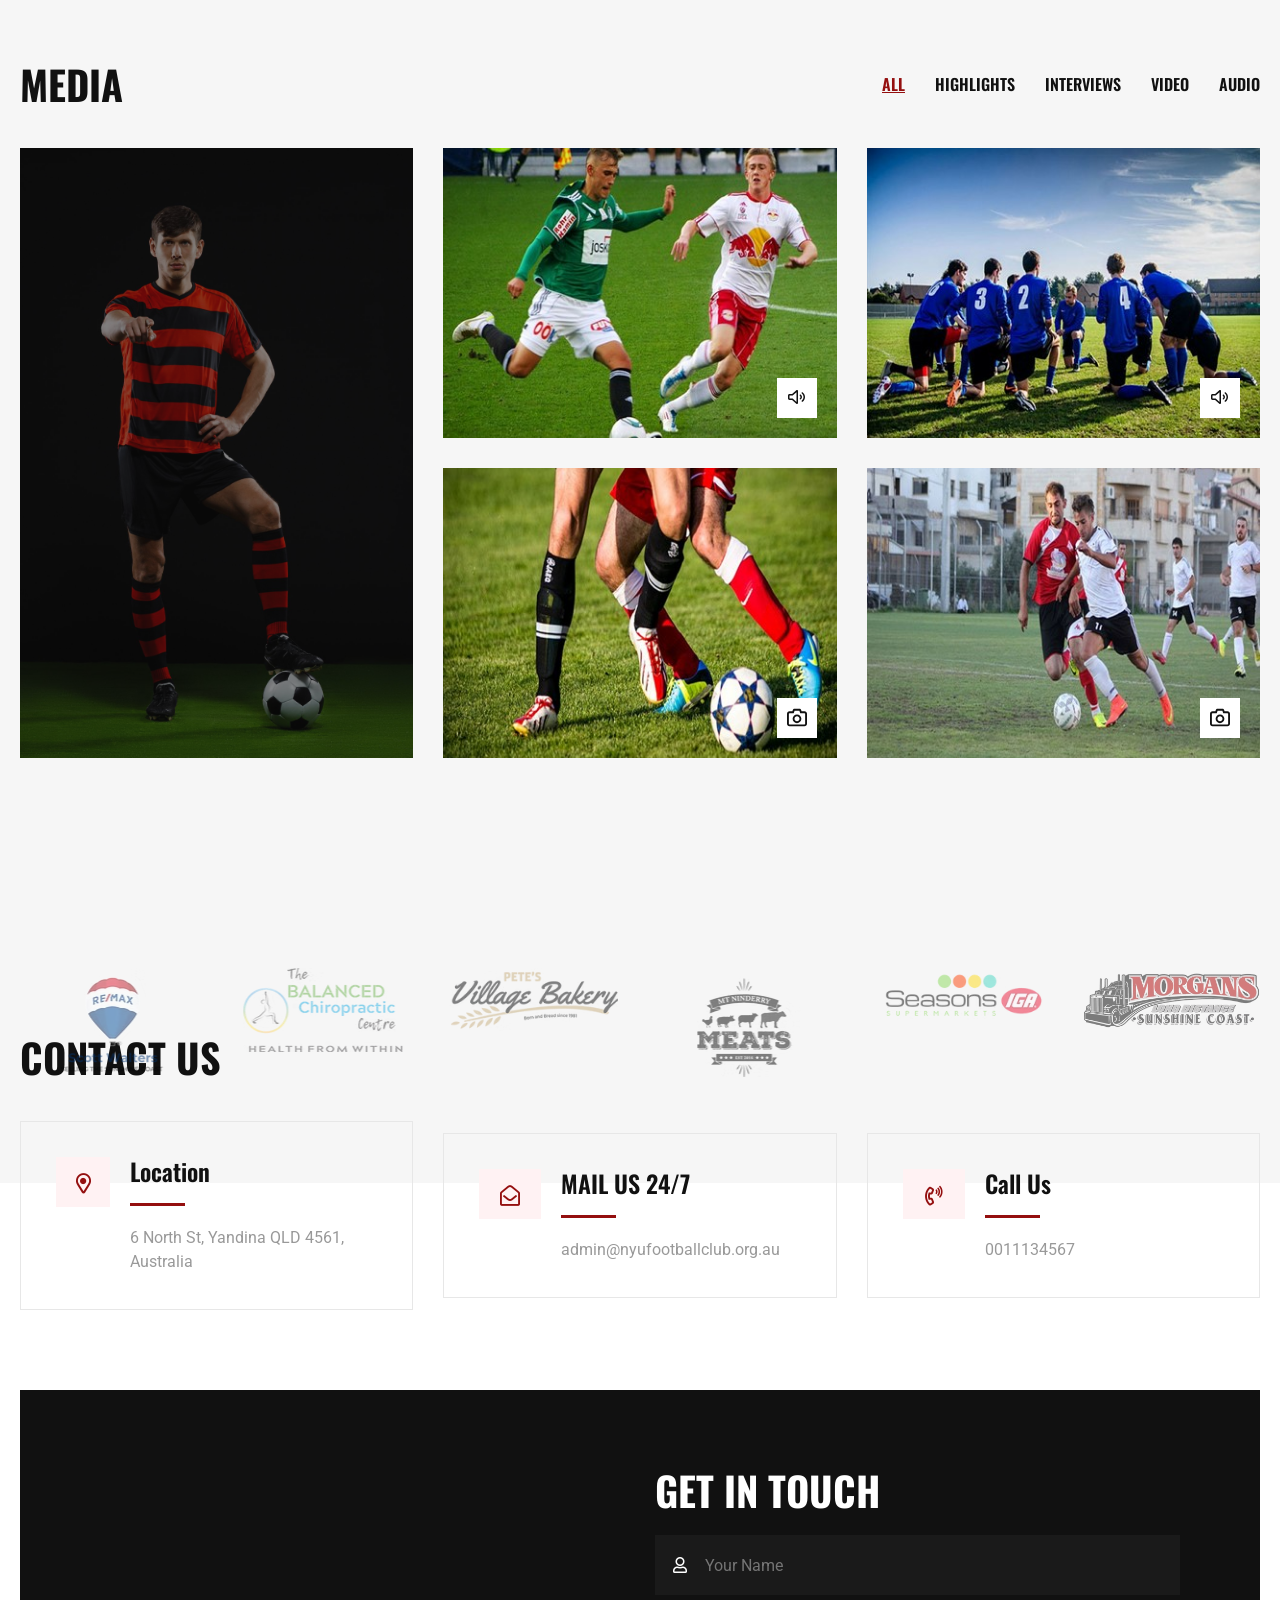
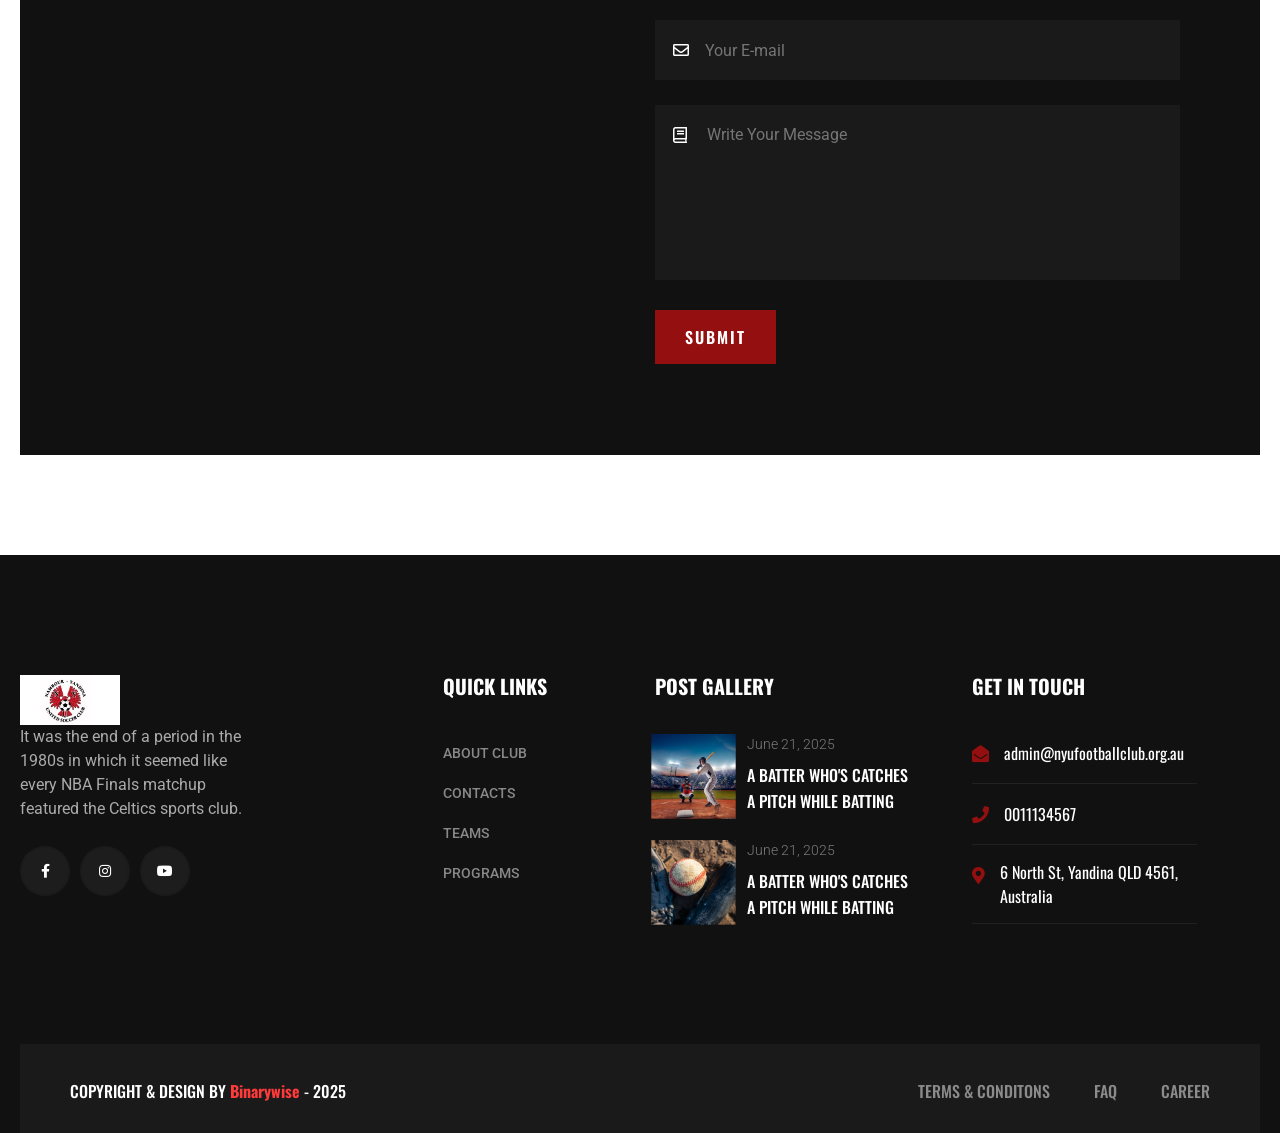
==== commit f69a478c: "comment" ====
--- a/index.html
+++ b/index.html
@@ -131,9 +131,9 @@
     <li><a href="#0">SPONSOR</a></li>
   </ul>
 </li>
-<li><a class="menu-item" href="#contact">Contact</a></li>
+<li><a class="menu-item" href="#0">Contact</a></li>
                                       <li class="menu-item-dropdown">
-  <a class="menu-item" href="#contact">Shop</a>
+  <a class="menu-item" href="#0">Shop</a>
   <ul class="submenu">
     <li><a href="shop.html">SHOP</a></li>
     <!--<li><a href="#0">Product Details</a></li>
